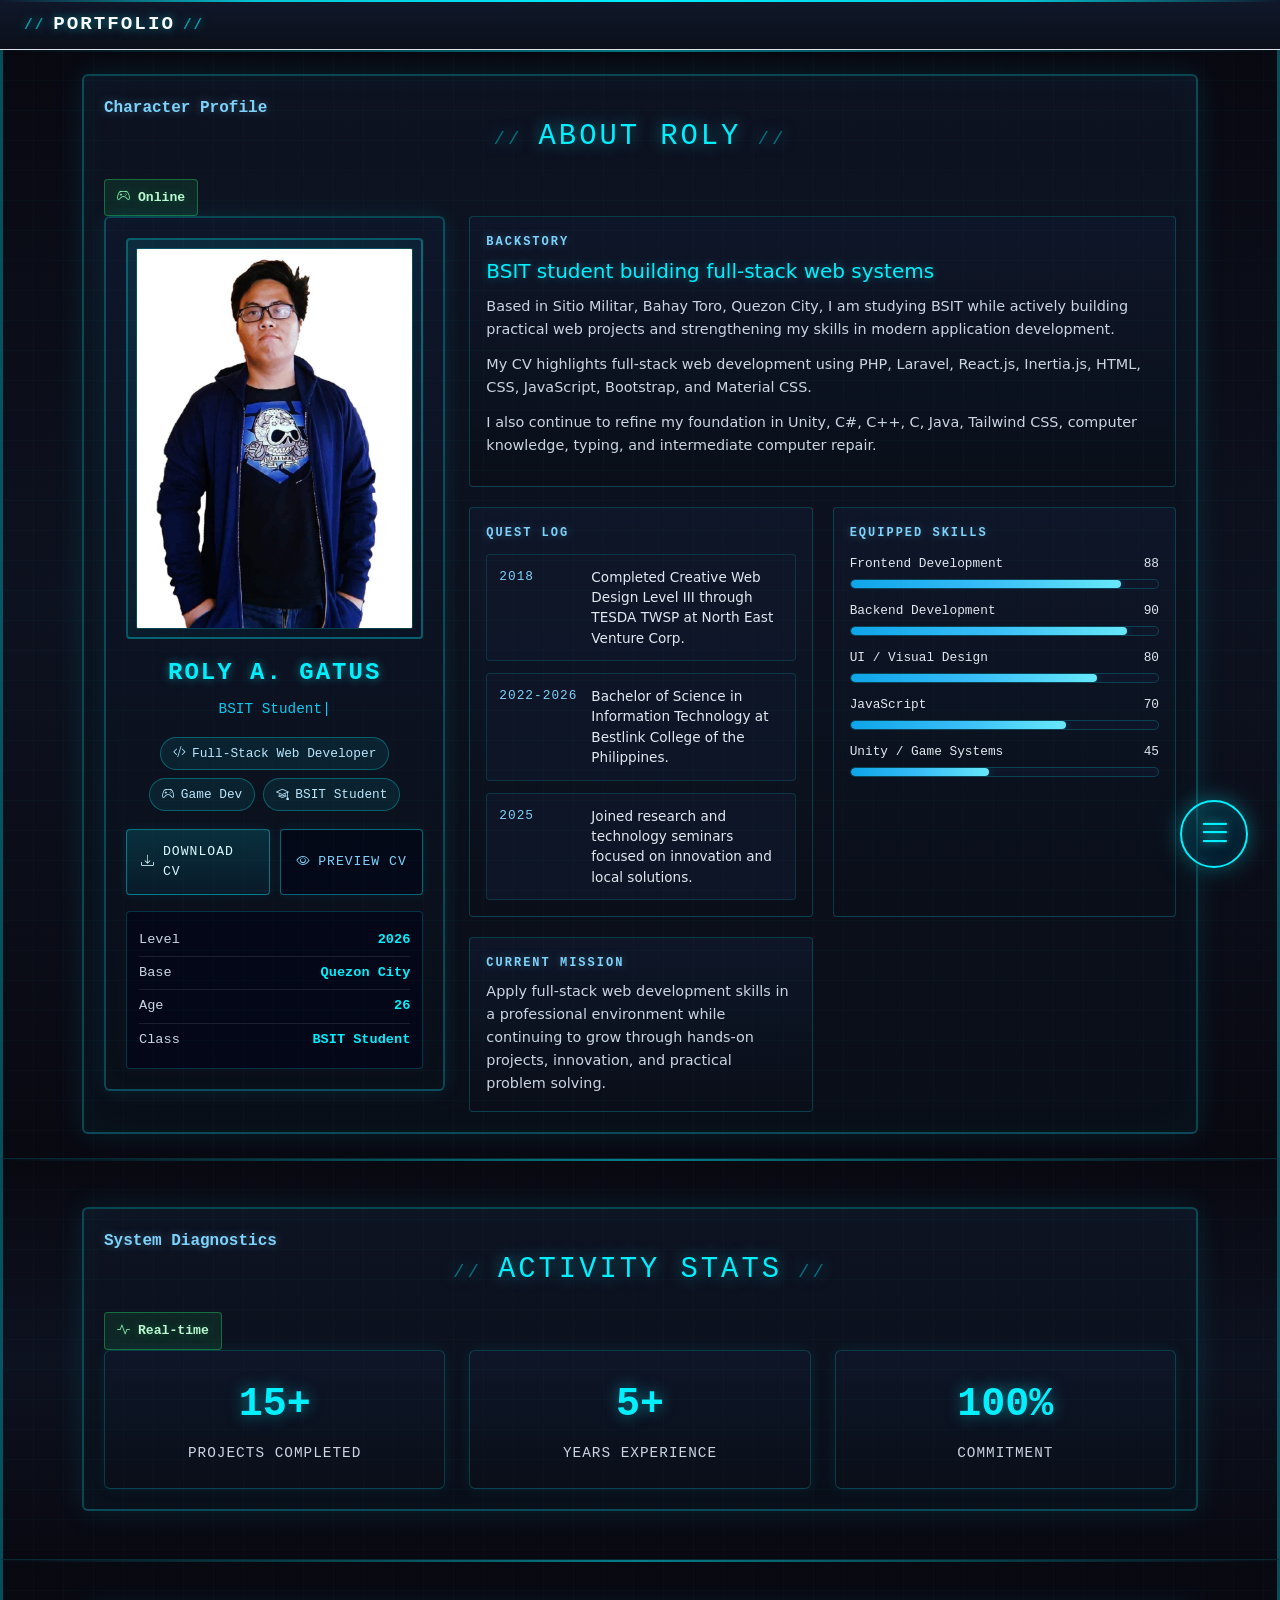
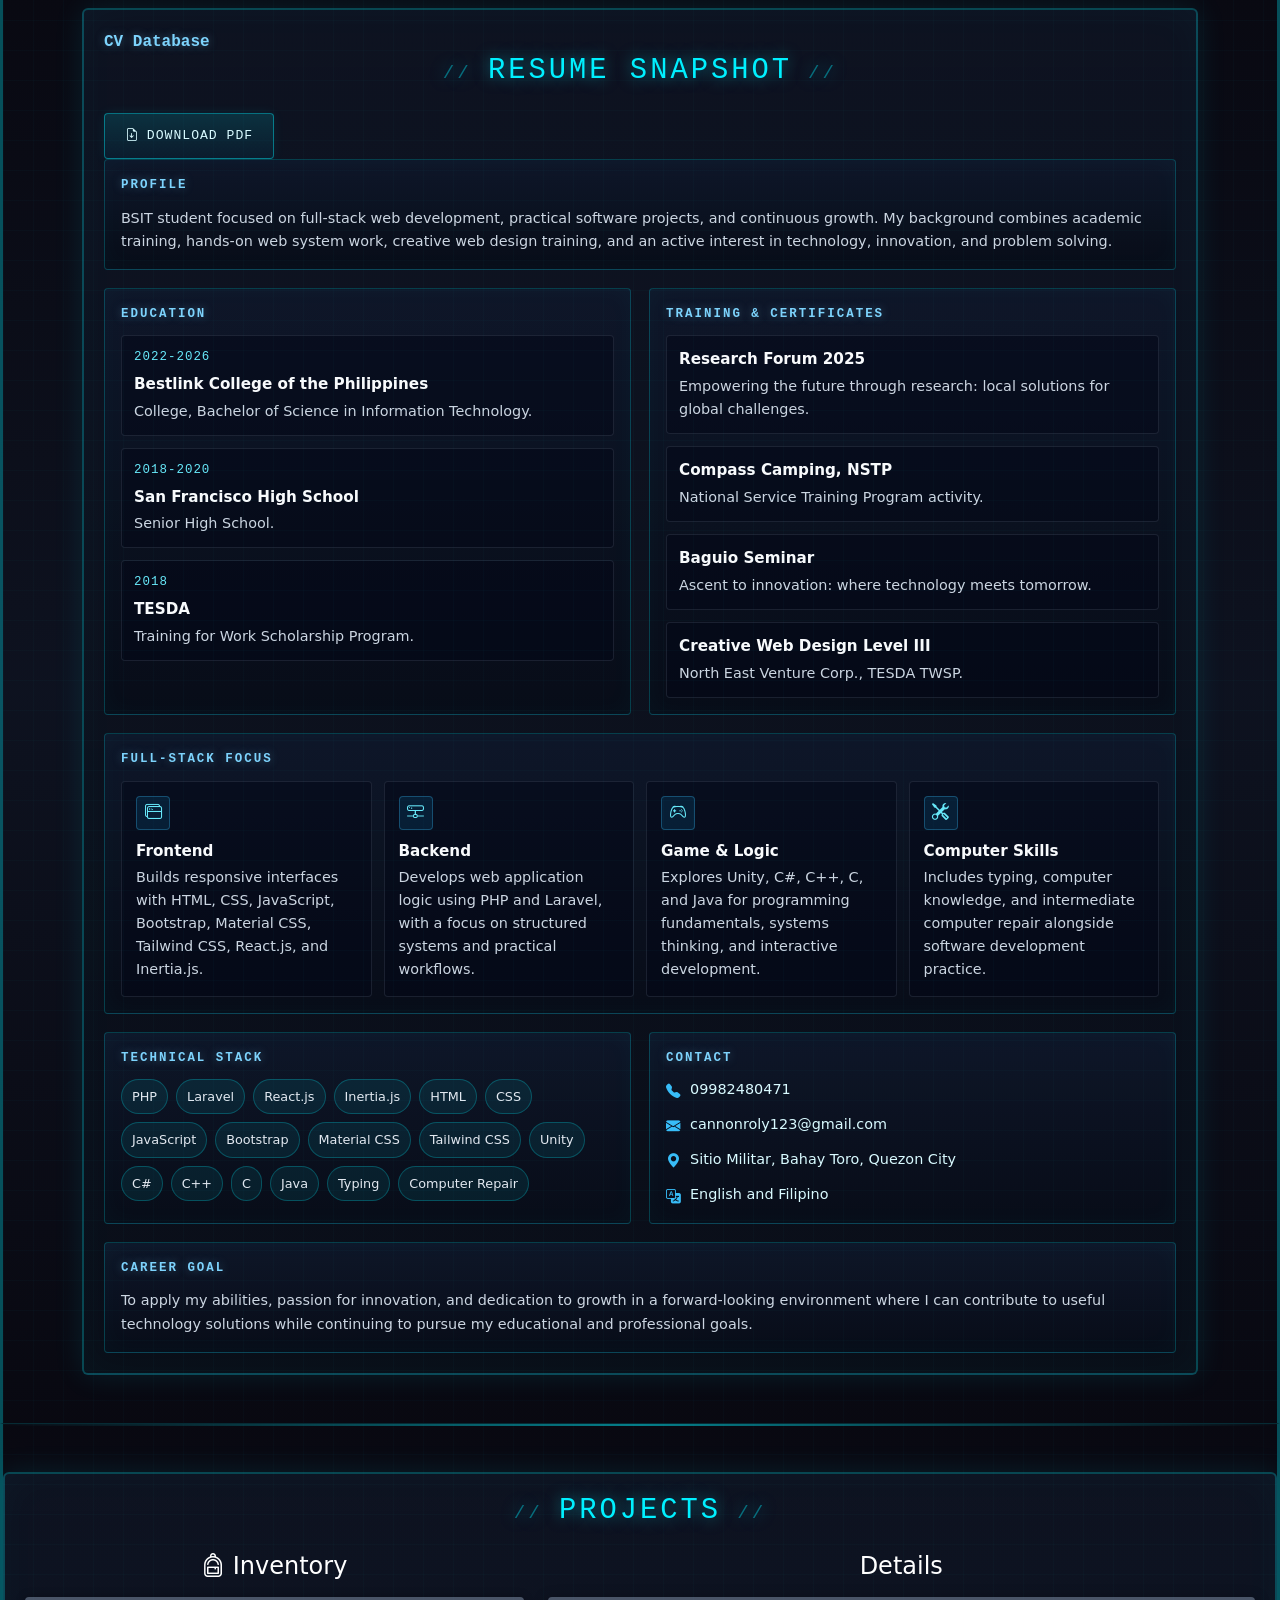
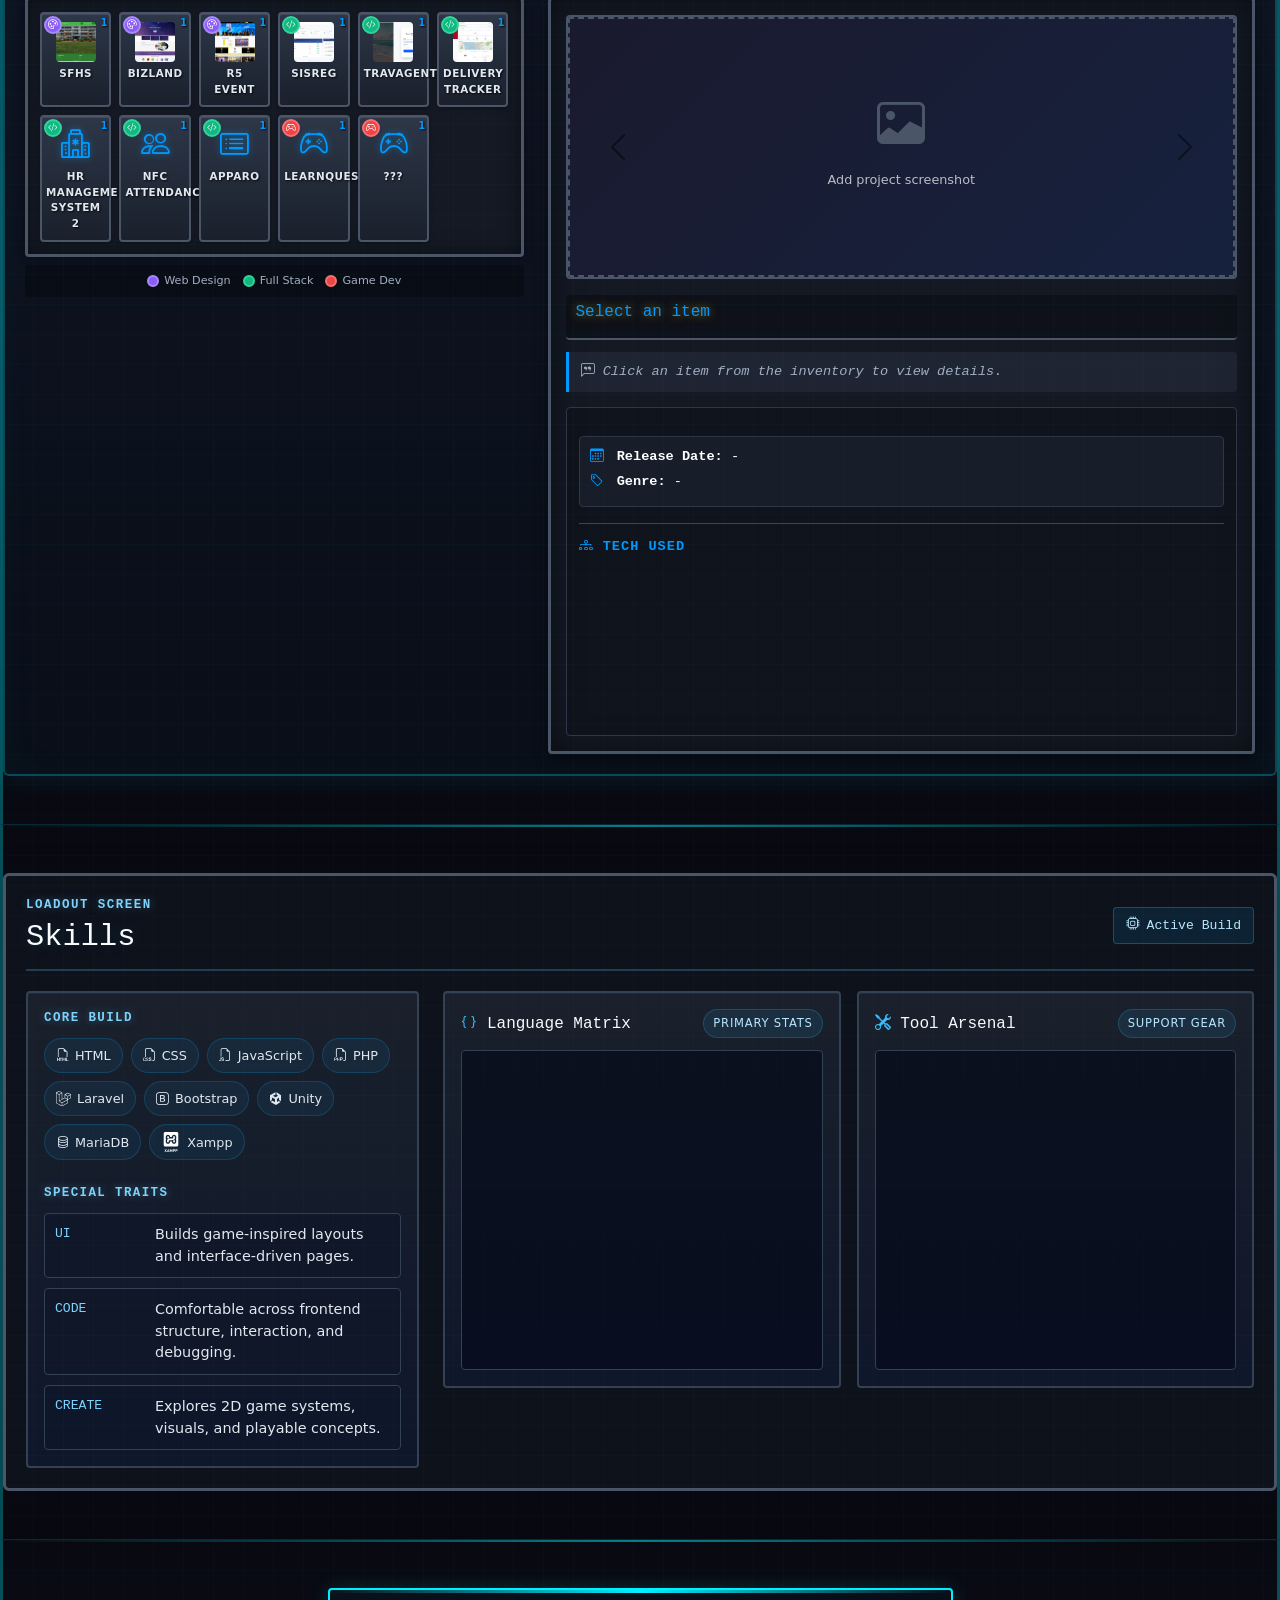
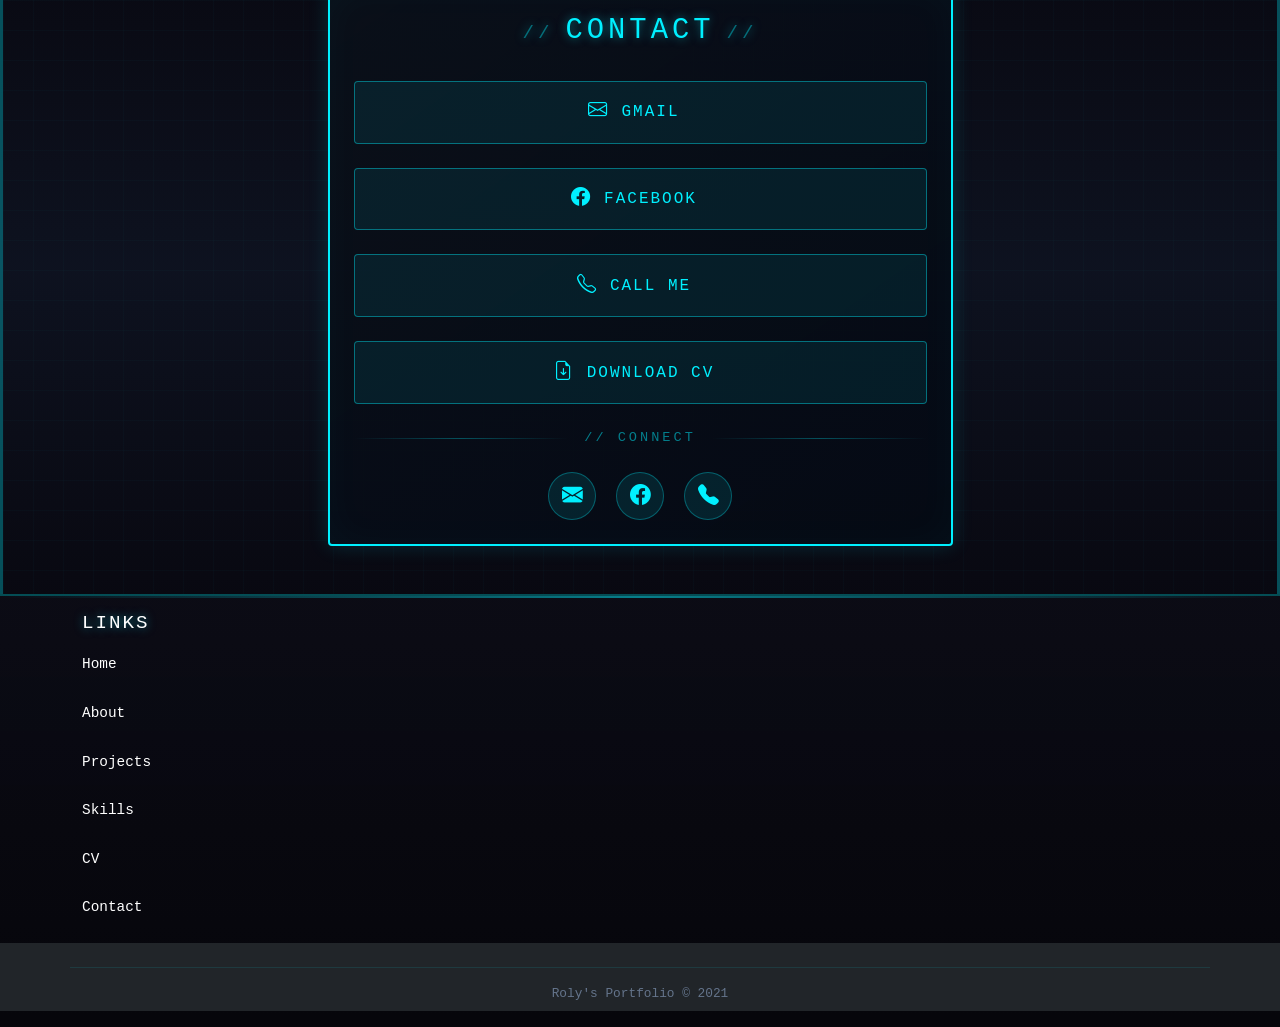
==== index.html @ f499dcb3 "finalize image" ====
<!DOCTYPE html>
<html>

<head>
    <!--Import Google Icon Font-->
    <link href="https://fonts.googleapis.com/icon?family=Material+Icons" rel="stylesheet">
    <!--Import materialize.css-->
    <link href="https://cdn.jsdelivr.net/npm/bootstrap@5.3.8/dist/css/bootstrap.min.css" rel="stylesheet"
        integrity="sha384-sRIl4kxILFvY47J16cr9ZwB07vP4J8+LH7qKQnuqkuIAvNWLzeN8tE5YBujZqJLB" crossorigin="anonymous">
    <link type="text/css" rel="stylesheet" href="css/main.css?v=1.6" />
    <link rel="stylesheet" href="https://cdn.jsdelivr.net/npm/bootstrap-icons@1.11.3/font/bootstrap-icons.min.css">
    <script src="https://cdn.jsdelivr.net/npm/chart.js"></script>


    <!--Let browser know website is optimized for mobile-->
    <meta name="viewport" content="width=device-width, initial-scale=1.0" />
    <title>Roly's Portfolio</title>
</head>

<body class="bg-black" style="background-color: #0a0a0f;">

    <nav id="navbar" class="navbar navbar-light fixed-top   border-bottom px-4 py-2 shadow-sm"
        style="position:sticky; top:0; z-index:1020; height: 50px; background-color: #212529;">
        <div class="d-flex w-100 justify-content-between align-items-center">
            <div class="d-flex align-items-center">

                <h5 class="fw-bold mb-0 text-light">Portfolio</h5>
            </div>

        </div>
    </nav>




    <div class="fab-radial-container">
        <!-- Main toggle button -->
        <button class="main-fab-btn" id="radialMainFab" aria-label="Open circular menu">
            <i class="bi bi-list"></i>
        </button>

        <!-- Circular positioned menu wrapper -->
        <div class="circular-menu" id="circularMenu">
            <!-- 5 action buttons, will be positioned dynamically in a circle -->

            <a href="#projects" class="circular-action text-white" data-action="Projects" data-bs-toggle="tooltip"
                data-bs-placement="left" title="Projects" aria-label="Projects">
                <i class="bi bi-briefcase-fill"></i>
            </a>
            <a href="#skills" class="circular-action text-white" data-action="Skills" data-bs-toggle="tooltip"
                data-bs-placement="left" title="Skills" aria-label="Skills">
                <i class="bi bi-gem"></i>
            </a>
            <a href="#cv" class="circular-action text-white" data-action="CV" data-bs-toggle="tooltip"
                data-bs-placement="left" title="CV" aria-label="CV">
                <i class="bi bi-file-earmark-person-fill"></i>
            </a>
            <a href="#contact" class="circular-action text-white" data-action="Contact" data-bs-toggle="tooltip"
                data-bs-placement="left" title="Contact" aria-label="Contact">
                <i class="bi bi-rss"></i>
            </a>
            <a href="#about" class="circular-action text-white" data-action="About" data-bs-toggle="tooltip"
                data-bs-placement="left" title="About" aria-label="About">
                <i class="bi bi-person-badge-fill"></i>
            </a>
        </div>
    </div>

    <div id="sidebarOverlay" class="position-fixed"
        style="top:0; left:0; width:100%; height:100%; background:rgba(0,0,0,0.5); z-index:1025; display:none;"></div>

    <div class="modal fade" id="projectLightboxModal" tabindex="-1" aria-labelledby="projectLightboxTitle"
        aria-hidden="true">
        <div class="modal-dialog modal-dialog-centered modal-xl">
            <div class="modal-content bg-dark border-secondary">
                <div class="modal-header border-secondary">
                    <h5 class="modal-title text-white" id="projectLightboxTitle">Project Preview</h5>
                    <button type="button" class="btn-close btn-close-white" data-bs-dismiss="modal"
                        aria-label="Close"></button>
                </div>
                <div class="modal-body text-center p-0">
                    <img id="projectLightboxImage" src="" alt="Project preview" class="img-fluid w-100">
                </div>
            </div>
        </div>
    </div>

    <main class="fadein" data-bs-spy="scroll" data-bs-target="#navbar" data-bs-offset="10">

        <!-- <div class="row scrollspy" id="home">
           
        </div> -->

        <section class="cyber-section py-2">
            <div class=" container scrollspy" id="about">
                <div class="row">
                    <div class="col-12">
                        <div class="py-3">
                            <div class="cyber-section-card">
                                <div class="cyber-section-card__header">
                                    <div>
                                        <div class="cyber-section-card__eyebrow">Character Profile</div>
                                        <h2 class="cyber-section-title">About Roly</h2>
                                    </div>
                                    <div class="cyber-section-card__signal">
                                        <i class="bi  bi-controller"></i> Online
                                    </div>
                                </div>

                                <div class="row g-4">
                                    <div class="col-12 col-lg-4">
                                        <div class="cyber-profile-card">
                                            <div class="cyber-profile-card__frame">
                                                <img src="img/optimized/profile_pic.jpg" alt="Profile picture of Roly Gatus"
                                                    class="cyber-profile-card__image img-fluid">
                                            </div>

                                            <div class="cyber-profile-card__name">Roly A. Gatus</div>
                                            <div class="cyber-profile-card__class">
                                                <span class="text-info" id="text"></span><span
                                                    class="blinking text-info">|</span>
                                            </div>

                                            <div class="cyber-profile-tags">
                                                <span class="cyber-profile-tag"><i class="bi bi-code-slash"></i>
                                                    Full-Stack Web Developer</span>
                                                <span class="cyber-profile-tag"><i class="bi bi-controller"></i> Game
                                                    Dev</span>
                                                <span class="cyber-profile-tag"><i class="bi bi-mortarboard"></i> BSIT
                                                    Student</span>
                                            </div>

                                            <div class="cyber-profile-actions">
                                                <a href="img/roly-gatus-cv.pdf" class="cyber-download-btn"
                                                    download aria-label="Download CV">
                                                    <i class="bi bi-download"></i>
                                                    <span>Download CV</span>
                                                </a>
                                                <a href="img/roly-gatus-cv.pdf" class="cyber-download-btn cyber-download-btn--ghost"
                                                    target="_blank" rel="noopener noreferrer" aria-label="Preview CV">
                                                    <i class="bi bi-eye"></i>
                                                    <span>Preview CV</span>
                                                </a>
                                            </div>

                                            <div class="cyber-status-card">
                                                <div class="cyber-status-card__row">
                                                    <span>Level</span>
                                                    <strong>2026</strong>
                                                </div>
                                                <div class="cyber-status-card__row">
                                                    <span>Base</span>
                                                    <strong>Quezon City</strong>
                                                </div>
                                                <div class="cyber-status-card__row">
                                                    <span>Age</span>
                                                    <strong><span id="age"></span></strong>
                                                </div>
                                                <div class="cyber-status-card__row">
                                                    <span>Class</span>
                                                    <strong>BSIT Student</strong>
                                                </div>
                                            </div>
                                        </div>
                                    </div>

                                    <div class="col-12 col-lg-8">
                                        <div class="cyber-about-grid ">
                                            <div class="cyber-about-card cyber-about-card--wide">
                                                <div class="cyber-about-card__label ">Backstory</div>
                                                <h3 class="cyber-about-card__heading">BSIT student building full-stack
                                                    web systems</h3>
                                                <p class="cyber-about-card__text">
                                                    Based in Sitio Militar, Bahay Toro, Quezon City, I am studying BSIT
                                                    while actively building practical web projects and strengthening my
                                                    skills in modern application development.
                                                </p>
                                                <p class="cyber-about-card__text">
                                                    My CV highlights full-stack web development using PHP, Laravel,
                                                    React.js, Inertia.js, HTML, CSS, JavaScript, Bootstrap, and
                                                    Material CSS.
                                                </p>
                                                <p class="cyber-about-card__text">
                                                    I also continue to refine my foundation in Unity, C#, C++, C,
                                                    Java, Tailwind CSS, computer knowledge, typing, and intermediate
                                                    computer repair.
                                                </p>
                                            </div>

                                            <div class="cyber-about-card">
                                                <div class="cyber-about-card__label">Quest Log</div>
                                                <div class="cyber-quest-list">
                                                    <div class="cyber-quest-item">
                                                        <span class="cyber-quest-item__year">2018</span>
                                                        <span class="cyber-quest-item__text">Completed Creative Web
                                                            Design Level III through TESDA TWSP at North East Venture
                                                            Corp.</span>
                                                    </div>
                                                    <div class="cyber-quest-item">
                                                        <span class="cyber-quest-item__year">2022-2026</span>
                                                        <span class="cyber-quest-item__text">Bachelor of Science in
                                                            Information Technology at Bestlink College of the
                                                            Philippines.</span>
                                                    </div>
                                                    <div class="cyber-quest-item">
                                                        <span class="cyber-quest-item__year">2025</span>
                                                        <span class="cyber-quest-item__text">Joined research and
                                                            technology seminars focused on innovation and local
                                                            solutions.</span>
                                                    </div>
                                                </div>
                                            </div>

                                            <div class="cyber-about-card">
                                                <div class="cyber-about-card__label">Equipped Skills</div>
                                                <div class="cyber-skill-meter">
                                                    <div class="cyber-skill-meter__top"><span>Frontend
                                                            Development</span><span>88</span></div>
                                                    <div class="cyber-skill-meter__bar"><span style="width: 88%"></span></div>
                                                </div>
                                                <div class="cyber-skill-meter">
                                                    <div class="cyber-skill-meter__top"><span>Backend
                                                            Development</span><span>90</span></div>
                                                    <div class="cyber-skill-meter__bar"><span style="width: 90%"></span></div>
                                                </div>
                                                <div class="cyber-skill-meter">
                                                    <div class="cyber-skill-meter__top"><span>UI / Visual
                                                            Design</span><span>80</span></div>
                                                    <div class="cyber-skill-meter__bar"><span style="width: 80%"></span></div>
                                                </div>
                                                <div class="cyber-skill-meter">
                                                    <div class="cyber-skill-meter__top"><span>JavaScript</span><span>70</span>
                                                    </div>
                                                    <div class="cyber-skill-meter__bar"><span style="width: 70%"></span></div>
                                                </div>
                                                <div class="cyber-skill-meter">
                                                    <div class="cyber-skill-meter__top"><span>Unity / Game
                                                            Systems</span><span>45</span></div>
                                                    <div class="cyber-skill-meter__bar"><span style="width: 45%"></span></div>
                                                </div>
                                            </div>

                                            <div class="cyber-about-card">
                                                <div class="cyber-about-card__label">Current Mission</div>
                                                <p class="cyber-about-card__text mb-0">
                                                    Apply full-stack web development skills in a professional
                                                    environment while continuing to grow through hands-on projects,
                                                    innovation, and practical problem solving.
                                                </p>
                                            </div>
                                        </div>
                                    </div>
                                </div>
                            </div>
                        </div>
                    </div>

                </div>
        </section>      
          <section class="cyber-section py-5">
            <div class="container scrollspy" id="stats">
                <div class="row">
                    <div class="col-12">
                        <div class="cyber-section-card">
                            <div class="cyber-section-card__header">
                                <div>
                                    <div class="cyber-section-card__eyebrow">System Diagnostics</div>
                                    <h2 class="cyber-section-title">Activity Stats</h2>
                                </div>
                                <div class="cyber-section-card__signal">
                                    <i class="bi bi-activity"></i> Real-time
                                </div>
                            </div>
                            <div class="row g-4">
                                <div class="col-12 col-md-4">
                                    <div class="cyber-stat-box">
                                        <div class="cyber-stat-box__value">15+</div>
                                        <div class="cyber-stat-box__label">Projects Completed</div>
                                    </div>
                                </div>
                                <div class="col-12 col-md-4">
                                    <div class="cyber-stat-box">
                                        <div class="cyber-stat-box__value">5+</div>
                                        <div class="cyber-stat-box__label">Years Experience</div>
                                    </div>
                                </div>
                                <div class="col-12 col-md-4">
                                    <div class="cyber-stat-box">
                                        <div class="cyber-stat-box__value">100%</div>
                                        <div class="cyber-stat-box__label">Commitment</div>
                                    </div>
                                </div>
                            </div>
                        </div>
                    </div>
                </div>
            </div>
        </section>
        <section class="cyber-section py-5">
            <div class="container scrollspy" id="cv">
                <div class="row">
                    <div class="col-12">
                        <div class="cyber-section-card">
                            <div class="cyber-section-card__header">
                                <div>
                                    <div class="cyber-section-card__eyebrow">CV Database</div>
                                    <h2 class="cyber-section-title">Resume Snapshot</h2>
                                </div>
                                <a href="img/roly-gatus-cv.pdf" class="cyber-download-btn cyber-cv-header-btn" download>
                                    <i class="bi bi-file-earmark-arrow-down"></i>
                                    <span>Download PDF</span>
                                </a>
                            </div>

                            <div class="cv-grid">
                                <div class="cv-panel cv-panel--wide">
                                    <div class="cv-panel__label">Profile</div>
                                    <p>
                                        BSIT student focused on full-stack web development, practical software
                                        projects, and continuous growth. My background combines academic training,
                                        hands-on web system work, creative web design training, and an active interest
                                        in technology, innovation, and problem solving.
                                    </p>
                                </div>

                                <div class="cv-panel">
                                    <div class="cv-panel__label">Education</div>
                                    <div class="cv-timeline">
                                        <div class="cv-timeline__item">
                                            <span>2022-2026</span>
                                            <strong>Bestlink College of the Philippines</strong>
                                            <p>College, Bachelor of Science in Information Technology.</p>
                                        </div>
                                        <div class="cv-timeline__item">
                                            <span>2018-2020</span>
                                            <strong>San Francisco High School</strong>
                                            <p>Senior High School.</p>
                                        </div>
                                        <div class="cv-timeline__item">
                                            <span>2018</span>
                                            <strong>TESDA</strong>
                                            <p>Training for Work Scholarship Program.</p>
                                        </div>
                                    </div>
                                </div>

                                <div class="cv-panel">
                                    <div class="cv-panel__label">Training & Certificates</div>
                                    <div class="cv-list">
                                        <div>
                                            <strong>Research Forum 2025</strong>
                                            <p>Empowering the future through research: local solutions for global
                                                challenges.</p>
                                        </div>
                                        <div>
                                            <strong>Compass Camping, NSTP</strong>
                                            <p>National Service Training Program activity.</p>
                                        </div>
                                        <div>
                                            <strong>Baguio Seminar</strong>
                                            <p>Ascent to innovation: where technology meets tomorrow.</p>
                                        </div>
                                        <div>
                                            <strong>Creative Web Design Level III</strong>
                                            <p>North East Venture Corp., TESDA TWSP.</p>
                                        </div>
                                    </div>
                                </div>

                                <div class="cv-panel cv-panel--wide">
                                    <div class="cv-panel__label">Full-Stack Focus</div>
                                    <div class="cv-feature-grid">
                                        <div>
                                            <i class="bi bi-window-stack"></i>
                                            <strong>Frontend</strong>
                                            <p>Builds responsive interfaces with HTML, CSS, JavaScript, Bootstrap,
                                                Material CSS, Tailwind CSS, React.js, and Inertia.js.</p>
                                        </div>
                                        <div>
                                            <i class="bi bi-hdd-network"></i>
                                            <strong>Backend</strong>
                                            <p>Develops web application logic using PHP and Laravel, with a focus on
                                                structured systems and practical workflows.</p>
                                        </div>
                                        <div>
                                            <i class="bi bi-controller"></i>
                                            <strong>Game & Logic</strong>
                                            <p>Explores Unity, C#, C++, C, and Java for programming fundamentals,
                                                systems thinking, and interactive development.</p>
                                        </div>
                                        <div>
                                            <i class="bi bi-tools"></i>
                                            <strong>Computer Skills</strong>
                                            <p>Includes typing, computer knowledge, and intermediate computer repair
                                                alongside software development practice.</p>
                                        </div>
                                    </div>
                                </div>

                                <div class="cv-panel">
                                    <div class="cv-panel__label">Technical Stack</div>
                                    <div class="cv-chip-list">
                                        <span>PHP</span>
                                        <span>Laravel</span>
                                        <span>React.js</span>
                                        <span>Inertia.js</span>
                                        <span>HTML</span>
                                        <span>CSS</span>
                                        <span>JavaScript</span>
                                        <span>Bootstrap</span>
                                        <span>Material CSS</span>
                                        <span>Tailwind CSS</span>
                                        <span>Unity</span>
                                        <span>C#</span>
                                        <span>C++</span>
                                        <span>C</span>
                                        <span>Java</span>
                                        <span>Typing</span>
                                        <span>Computer Repair</span>
                                    </div>
                                </div>

                                <div class="cv-panel">
                                    <div class="cv-panel__label">Contact</div>
                                    <div class="cv-contact-list">
                                        <a href="tel:09982480471"><i class="bi bi-telephone-fill"></i> 09982480471</a>
                                        <a href="mailto:cannonroly123@gmail.com"><i class="bi bi-envelope-fill"></i>
                                            cannonroly123@gmail.com</a>
                                        <span><i class="bi bi-geo-alt-fill"></i> Sitio Militar, Bahay Toro, Quezon City</span>
                                        <span><i class="bi bi-translate"></i> English and Filipino</span>
                                    </div>
                                </div>

                                <div class="cv-panel cv-panel--wide">
                                    <div class="cv-panel__label">Career Goal</div>
                                    <p>
                                        To apply my abilities, passion for innovation, and dedication to growth in a
                                        forward-looking environment where I can contribute to useful technology
                                        solutions while continuing to pursue my educational and professional goals.
                                    </p>
                                </div>
                            </div>
                        </div>
                    </div>
                </div>
            </div>
        </section>
        

        <section class="cyber-section py-5">
            <div class="row scrollspy" id="projects">
                <div class="col-12">
                    <div class="cyber-section-card">
                        <h3 class="cyber-section-title">Projects</h3>
                        <div class="row">
                            <!-- Left: Inventory UI -->
                            <div class="col-12 col-lg-5">
                                <h4 class="text-white text-center mb-3"><i class="bi bi-backpack"></i> Inventory</h4>
                                <div class="inventory-grid" id="projectInventory">
                                    <!-- Web Design Projects -->
                                    <div class="inventory-item" data-project="sfhs" data-category="web-design">
                                        <div class="item-category-badge web-design"><i class="bi bi-palette"></i></div>
                                        <div class="item-icon">
                                            <img src="img/optimized/sfhs/FireShot Capture 083 - San Francisco High School - [sfhs.netlify.app].jpg" alt="SFHS" class="item-img"
                                                onerror="this.style.display='none';this.nextElementSibling.style.display='block'">
                                            <i class="bi bi-globe" style="display:none"></i>
                                        </div>
                                        <div class="item-name">SFHS</div>
                                        <div class="item-qty">1</div>
                                    </div>
                                    <div class="inventory-item" data-project="bizland" data-category="web-design">
                                        <div class="item-category-badge web-design"><i class="bi bi-palette"></i></div>
                                        <div class="item-icon">
                                            <img src="img/optimized/bizland/FireShot Capture 080 - Quazzu Theme test - [objective-mccarthy-39abe1.netlify.app].jpg" alt="Bizland" class="item-img"
                                                onerror="this.style.display='none';this.nextElementSibling.style.display='block'">
                                            <i class="bi bi-building" style="display:none"></i>
                                        </div>
                                        <div class="item-name">Bizland</div>
                                        <div class="item-qty">1</div>
                                    </div>
                                    <div class="inventory-item" data-project="r5event" data-category="web-design">
                                        <div class="item-category-badge web-design"><i class="bi bi-palette"></i></div>
                                        <div class="item-icon">
                                            <img src="img/optimized/r5/FireShot Capture 088 - R5 Event Management - [r5eventmanagement.netlify.app].jpg" alt="R5 Event" class="item-img"
                                                onerror="this.style.display='none';this.nextElementSibling.style.display='block'">
                                            <i class="bi bi-calendar-event" style="display:none"></i>
                                        </div>
                                        <div class="item-name">R5 Event</div>
                                        <div class="item-qty">1</div>
                                    </div>
                                    <!-- Full Stack Web Development Projects -->
                                    <div class="inventory-item" data-project="fullstack1" data-category="fullstack">
                                        <div class="item-category-badge fullstack"><i class="bi bi-code-slash"></i>
                                        </div>
                                        <div class="item-icon">
                                            <img src="img/optimized/sisreg/dashboard.jpg" alt="Full Stack"
                                                class="item-img"
                                                onerror="this.style.display='none';this.nextElementSibling.style.display='block'">
                                            <i class="bi bi-mortarboard" style="display: none;"></i>
                                        </div>
                                        <div class="item-name">Sisreg</div>
                                        <div class="item-qty">1</div>
                                    </div>
                                    <!-- Travel Agent Projects -->
                                    <div class="inventory-item" data-project="travagent" data-category="fullstack">
                                        <div class="item-category-badge fullstack"><i class="bi bi-code-slash"></i>
                                        </div>
                                        <div class="item-icon">
                                            <img src="img/optimized/travagent/637226289_4195584834029692_4021430590856922467_n.jpg" alt="TravAgent" class="item-img"
                                                onerror="this.style.display='none';this.nextElementSibling.style.display='block'">
                                            <i class="bi bi-airplane" style="display: none;"></i>
                                        </div>
                                        <div class="item-name">TravAgent</div>
                                        <div class="item-qty">1</div>
                                    </div>
                                    <!-- delivery tracker -->
                                    <div class="inventory-item" data-project="delivery_tracker"
                                        data-category="fullstack">
                                        <div class="item-category-badge fullstack"><i class="bi bi-code-slash"></i>
                                        </div>
                                        <div class="item-icon">
                                            <img src="img/optimized/delivery_tracker/FireShot Capture 095 - (6) Delivery Operations Dashboard - MIS - [localhost].jpg" alt="delivery tracker" class="item-img"
                                                onerror="this.style.display='none';this.nextElementSibling.style.display='block'">
                                            <i class="bi bi-truck" style="display: none;"></i>
                                        </div>
                                        <div class="item-name">Delivery Tracker</div>
                                        <div class="item-qty">1</div>
                                    </div>
                                    <!-- HR2: Human Resource Management System -->
                                    <div class="inventory-item" data-project="hr2" data-category="fullstack">
                                        <div class="item-category-badge fullstack"><i class="bi bi-code-slash"></i>
                                        </div>
                                        <div class="item-icon">
                                            <img src="" alt="HR2" class="item-img"
                                                onerror="this.style.display='none';this.nextElementSibling.style.display='block'">
                                            <i class="bi bi-hospital" style="display: none;"></i>
                                        </div>
                                        <div class="item-name">HR Management System 2</div>
                                        <div class="item-qty">1</div>
                                    </div>
                                    <!-- NFC Attendance System -->
                                    <div class="inventory-item" data-project="nfc_attendance" data-category="fullstack">
                                        <div class="item-category-badge fullstack"><i class="bi bi-code-slash"></i>
                                        </div>
                                        <div class="item-icon">
                                            <img src="" alt="NFC Attendance"
                                                class="item-img"
                                                onerror="this.style.display='none';this.nextElementSibling.style.display='block'">
                                            <i class="bi bi-people" style="display: none;"></i>
                                        </div>
                                        <div class="item-name">NFC Attendance</div>
                                        <div class="item-qty">1</div>
                                    </div>
                                    <!-- Apparo -->
                                    <div class="inventory-item" data-project="Apparo" data-category="fullstack">
                                        <div class="item-category-badge fullstack"><i class="bi bi-code-slash"></i>
                                        </div>
                                        <div class="item-icon">
                                            <img src="" alt="Apparo" class="item-img"
                                                onerror="this.style.display='none';this.nextElementSibling.style.display='block'">
                                            <i class="bi bi-card-list" style="display: none;"></i>
                                        </div>
                                        <div class="item-name">Apparo</div>
                                        <div class="item-qty">1</div>
                                    </div>
                                    <!-- LearnQuest -->
                                    <div class="inventory-item" data-project="learnquest" data-category="game">
                                        <div class="item-category-badge game"><i class="bi bi-controller"></i></div>
                                        <div class="item-icon">
                                            <img src="" alt="LearnQuest" class="item-img"
                                                onerror="this.style.display='none';this.nextElementSibling.style.display='block'">
                                            <i class="bi bi-controller" style="display:none"></i>
                                        </div>
                                        <div class="item-name">LearnQuest</div>
                                        <div class="item-qty">1</div>
                                    </div>
                                    <!-- Game Development Projects -->
                                    <div class="inventory-item" data-project="game1" data-category="game">
                                        <div class="item-category-badge game"><i class="bi bi-controller"></i></div>
                                        <div class="item-icon">
                                            <img src="" alt="Game" class="item-img"
                                                onerror="this.style.display='none';this.nextElementSibling.style.display='block'">
                                            <i class="bi bi-controller" style="display:none"></i>
                                        </div>
                                        <div class="item-name">???</div>
                                        <div class="item-qty">1</div>
                                    </div>
                                </div>
                                <!-- Category Legend -->
                                <div class="category-legend mt-2">
                                    <span class="legend-item"><span class="legend-dot web-design"></span> Web
                                        Design</span>
                                    <span class="legend-item"><span class="legend-dot fullstack"></span> Full
                                        Stack</span>
                                    <span class="legend-item"><span class="legend-dot game"></span> Game Dev</span>
                                </div>
                            </div>
                            <!-- Right: Description Panel -->
                            <div class="col-12 col-lg-7">
                                <h4 class="text-white text-center mb-3"><i class="bi bi-scroll"></i> Details</h4>
                                <div class="project-details-panel" id="projectDetails">
                                    <!-- Project Image Slider -->
                                    <div class="details-image mb-3">
                                        <div id="projectCarousel" class="carousel slide" data-bs-ride="carousel">
                                            <div class="carousel-inner" id="projectCarouselInner">
                                                <div class="carousel-item active">
                                                    <div class="project-placeholder-img">
                                                        <i class="bi bi-image"></i>
                                                        <p class="text-white">Add project screenshot</p>
                                                    </div>
                                                </div>
                                            </div>
                                            <button class="carousel-control-prev" type="button"
                                                data-bs-target="#projectCarousel" data-bs-slide="prev">
                                                <span class="carousel-control-prev-icon"></span>
                                            </button>
                                            <button class="carousel-control-next" type="button"
                                                data-bs-target="#projectCarousel" data-bs-slide="next">
                                                <span class="carousel-control-next-icon"></span>
                                            </button>
                                        </div>
                                    </div>
                                    <div class="details-header">
                                        <h5 class="text-white" id="detailTitle">Select an item</h5>
                                        <span class="badge bg-primary" id="detailCategory"></span>
                                    </div>
                                    <div class="details-caption" id="detailCaption">
                                        <i class="bi bi-chat-left-quote"></i> Click an item from the inventory to view
                                        details.
                                    </div>
                                    <div class="details-body">
                                        <p class="text-white" id="detailDescription"></p>
                                        <div class="details-meta">
                                            <p class="text-white mb-1"><i class="bi bi-calendar3"></i> <strong>Release
                                                    Date:</strong> <span id="detailDate">-</span></p>
                                            <p class="text-white mb-1"><i class="bi bi-tag"></i> <strong>Genre:</strong>
                                                <span id="detailGenre">-</span></p>
                                        </div>
                                        <div class="details-links" id="detailLinks"></div>
                                        <!-- Radar Chart for Languages & Tools -->
                                        <div class="details-chart mt-3">
                                            <h6 class="text-white"><i class="bi bi-diagram-3"></i> Tech Used</h6>
                                            <canvas id="projectTechRadar"></canvas>
                                        </div>
                                    </div>
                                </div>
                            </div>
                        </div>
                    </div>
                </div>
            </div>
            </tbody>
            </table>
            </div>
            </div>

            </div>
            </div>
            </div>


            </div>

            </div>
            </div>
        </section>
        <section class="cyber-section py-5">
            <div class="row scrollspy" id="skills">
                <div class="col-12">
                    <div class="skills-panel shadow-lg">
                        <div class="skills-panel__header">
                            <div>
                                <div class="skills-panel__eyebrow">Loadout Screen</div>
                                <h3 class="skills-panel__title">Skills</h3>
                            </div>
                            <div class="skills-panel__status">
                                <i class="bi bi-cpu"></i> Active Build
                            </div>
                        </div>

                        <div class="row g-4">
                            <div class="col-12 col-lg-4">
                                <div class="skills-sidecard">
                                    <div class="skills-sidecard__label">Core Build</div>
                                    <div class="skills-chip-list">
                                        <span class="skills-chip"><i class="bi bi-filetype-html"></i> HTML</span>
                                        <span class="skills-chip"><i class="bi bi-filetype-css"></i> CSS</span>
                                        <span class="skills-chip"><i class="bi bi-filetype-js"></i> JavaScript</span>
                                        <span class="skills-chip"><i class="bi bi-filetype-php"></i> PHP</span>
                                        <span class="skills-chip"><?xml version="1.0" encoding="UTF-8"?>
<svg xmlns="http://www.w3.org/2000/svg" xmlns:xlink="http://www.w3.org/1999/xlink" width="15px" height="15px" viewBox="0 0 128 128" version="1.1">
<g id="surface1">
<path style=" stroke:none;fill-rule:nonzero;fill:rgb(255, 255, 255);fill-opacity:1;" d="M 26.027344 0.136719 C 25.824219 0.214844 20.085938 3.484375 13.28125 7.394531 C 5.035156 12.136719 0.800781 14.632812 0.574219 14.867188 C 0.394531 15.070312 0.191406 15.421875 0.128906 15.644531 C -0.0429688 16.21875 -0.0546875 100.347656 0.117188 100.953125 C 0.179688 101.1875 0.382812 101.53125 0.566406 101.722656 C 1.011719 102.191406 50.238281 130.496094 50.835938 130.632812 C 51.113281 130.699219 51.425781 130.6875 51.734375 130.601562 C 52.40625 130.433594 101.503906 102.191406 101.941406 101.730469 C 102.121094 101.53125 102.324219 101.1875 102.390625 100.953125 C 102.476562 100.675781 102.507812 96.277344 102.507812 87.015625 L 102.507812 73.480469 L 114.476562 66.605469 C 125.761719 60.117188 126.453125 59.710938 126.742188 59.265625 L 127.039062 58.785156 L 127.039062 44.207031 C 127.039062 28.335938 127.070312 29.230469 126.441406 28.65625 C 126.273438 28.507812 120.523438 25.152344 113.652344 21.195312 L 101.171875 14.015625 L 99.785156 14.015625 L 87.574219 21.027344 C 80.851562 24.894531 75.136719 28.199219 74.859375 28.378906 C 74.582031 28.5625 74.25 28.902344 74.113281 29.148438 L 73.867188 29.574219 L 73.8125 43.308594 L 73.761719 57.046875 L 63.679688 62.855469 C 58.132812 66.042969 53.515625 68.683594 53.417969 68.707031 C 53.238281 68.757812 53.226562 67.449219 53.226562 42.203125 L 53.226562 15.632812 L 52.960938 15.175781 C 52.628906 14.621094 54.121094 15.507812 39.136719 6.894531 C 26.570312 -0.332031 26.871094 -0.179688 26.027344 0.136719 Z M 37.578125 10.65625 C 42.835938 13.671875 47.136719 16.167969 47.136719 16.199219 C 47.136719 16.230469 42.527344 18.894531 36.894531 22.132812 L 26.644531 28.015625 L 16.414062 22.132812 C 10.792969 18.894531 6.1875 16.230469 6.1875 16.199219 C 6.1875 16.167969 10.785156 13.503906 16.40625 10.273438 L 26.613281 4.402344 L 27.316406 4.785156 C 27.710938 5 32.332031 7.640625 37.578125 10.65625 Z M 110.730469 24.191406 C 116.265625 27.378906 120.84375 30.011719 120.886719 30.054688 C 121.003906 30.160156 100.703125 41.828125 100.425781 41.816406 C 100.148438 41.808594 80.097656 30.246094 80.105469 30.105469 C 80.117188 29.945312 100.289062 18.339844 100.492188 18.371094 C 100.585938 18.394531 105.195312 21.015625 110.730469 24.191406 Z M 14.828125 25.875 L 24.585938 31.492188 L 24.640625 59.304688 L 24.691406 87.121094 L 24.929688 87.496094 C 25.054688 87.695312 25.289062 87.964844 25.460938 88.089844 C 25.621094 88.207031 31.050781 91.300781 37.523438 94.953125 L 49.28125 101.59375 L 49.28125 113.359375 C 49.28125 119.816406 49.238281 125.113281 49.183594 125.113281 C 49.140625 125.113281 38.976562 119.296875 26.601562 112.175781 L 4.105469 99.238281 L 4.074219 59.464844 L 4.054688 19.703125 L 4.554688 19.980469 C 4.84375 20.132812 9.460938 22.785156 14.828125 25.875 Z M 49.28125 45.453125 L 49.28125 71.082031 L 48.886719 71.339844 C 48.351562 71.679688 28.8125 82.910156 28.746094 82.910156 C 28.714844 82.910156 28.691406 71.339844 28.691406 57.195312 L 28.703125 31.492188 L 38.910156 25.621094 C 44.523438 22.390625 49.152344 19.769531 49.207031 19.789062 C 49.246094 19.8125 49.28125 31.363281 49.28125 45.453125 Z M 88.222656 39.558594 L 98.453125 45.441406 L 98.453125 57.101562 C 98.453125 68.164062 98.441406 68.757812 98.273438 68.695312 C 98.164062 68.652344 93.535156 66 87.980469 62.800781 L 77.867188 56.992188 L 77.867188 45.335938 C 77.867188 38.917969 77.898438 33.675781 77.929688 33.675781 C 77.972656 33.675781 82.601562 36.320312 88.222656 39.558594 Z M 123.09375 45.261719 C 123.09375 51.644531 123.050781 56.910156 123.007812 56.960938 C 122.933594 57.078125 102.699219 68.738281 102.570312 68.738281 C 102.539062 68.738281 102.507812 63.496094 102.507812 57.078125 L 102.507812 45.421875 L 112.714844 39.546875 C 118.335938 36.320312 122.964844 33.675781 123.007812 33.675781 C 123.0625 33.675781 123.09375 38.886719 123.09375 45.261719 Z M 86.230469 66.46875 C 94.835938 71.421875 96.320312 72.308594 96.171875 72.425781 C 96.074219 72.488281 92.8125 74.363281 88.929688 76.582031 C 85.046875 78.796875 74.988281 84.53125 66.570312 89.328125 L 51.273438 98.054688 L 50.785156 97.789062 C 47.863281 96.191406 30.910156 86.546875 30.910156 86.472656 C 30.902344 86.3125 75.765625 60.53125 75.945312 60.597656 C 76.03125 60.628906 80.660156 63.269531 86.230469 66.46875 Z M 98.433594 87.558594 L 98.398438 99.238281 L 75.914062 112.175781 C 63.542969 119.296875 53.375 125.113281 53.324219 125.113281 C 53.269531 125.113281 53.226562 120.359375 53.226562 113.359375 L 53.226562 101.59375 L 75.765625 88.742188 C 88.148438 81.675781 98.324219 75.890625 98.378906 75.878906 C 98.421875 75.878906 98.441406 81.132812 98.433594 87.558594 Z M 98.433594 87.558594 "/>
</g>
</svg>
Laravel
</span>
                                        <span class="skills-chip"><i class="bi bi-bootstrap"></i> Bootstrap</span>
                                        <span class="skills-chip"><i class="bi bi-unity"></i> Unity</span>
                                        <span class="skills-chip"><i class="bi bi-database"></i> MariaDB</span>
                                        <span class="skills-chip"><img src="img/XAMPP logo free icon 2.svg" alt="" srcset="" style="width: 20px; height: 20px; color: aliceblue;">Xampp</span>
                                    </div>

                                    <div class="skills-sidecard__label mt-4">Special Traits</div>
                                    <div class="quest-list">
                                        <div class="quest-item">
                                            <span class="quest-item__year">UI</span>
                                            <span class="quest-item__text">Builds game-inspired layouts and
                                                interface-driven pages.</span>
                                        </div>
                                        <div class="quest-item">
                                            <span class="quest-item__year">Code</span>
                                            <span class="quest-item__text">Comfortable across frontend structure,
                                                interaction, and debugging.</span>
                                        </div>
                                        <div class="quest-item">
                                            <span class="quest-item__year">Create</span>
                                            <span class="quest-item__text">Explores 2D game systems, visuals, and
                                                playable concepts.</span>
                                        </div>
                                    </div>
                                </div>
                            </div>

                            <div class="col-12 col-lg-8">
                                <div class="skills-grid">
                                    <div class="skills-chart-card">
                                        <div class="skills-chart-card__header">
                                            <h4 class="skills-chart-card__title"><i class="bi bi-braces"></i> Language
                                                Matrix</h4>
                                            <span class="skills-chart-card__tag">Primary Stats</span>
                                        </div>
                                        <div class="chart-container skills-chart-box">
                                            <canvas id="languageRadar"></canvas>
                                        </div>
                                    </div>

                                    <div class="skills-chart-card">
                                        <div class="skills-chart-card__header">
                                            <h4 class="skills-chart-card__title"><i class="bi bi-tools"></i> Tool
                                                Arsenal</h4>
                                            <span class="skills-chart-card__tag">Support Gear</span>
                                        </div>
                                        <div class="chart-container skills-chart-box">
                                            <canvas id="toolsRadar"></canvas>
                                        </div>
                                    </div>
                                </div>
                            </div>
                        </div>
                    </div>
                </div>
            </div>
        </section>
        <section class="cyber-section py-5">
            <div class="row scrollspy" id="contact">
                <div class="col-12 col-lg-6 offset-lg-3">
                    <div class="cyberpunk-card">
                        <div class="cyberpunk-card__header">
                            <h3 class="cyberpunk-title">Contact</h3>
                            <div class="cyberpunk-title__glitch"></div>
                        </div>
                        <div class="cyberpunk-card__body">
                            <div class="row g-4">
                                <div class="col-12">
                                    <a href="mailto:cannonroly123@gmail.com" class="cyberpunk-btn">
                                        <i class="bi bi-envelope"></i>
                                        <span>Gmail</span>
                                        <div class="cyberpunk-btn__glitch"></div>
                                    </a>
                                </div>
                                <div class="col-12">
                                    <a href="https://www.facebook.com/gatus.roly/" class="cyberpunk-btn">
                                        <i class="bi bi-facebook"></i>
                                        <span>Facebook</span>
                                        <div class="cyberpunk-btn__glitch"></div>
                                    </a>
                                </div>
                                <div class="col-12">
                                    <a href="tel:09982480471" class="cyberpunk-btn">
                                        <i class="bi bi-telephone"></i>
                                        <span>Call Me</span>
                                        <div class="cyberpunk-btn__glitch"></div>
                                    </a>
                                </div>
                                <div class="col-12">
                                    <a href="img/roly-gatus-cv.pdf" class="cyberpunk-btn" download>
                                        <i class="bi bi-file-earmark-arrow-down"></i>
                                        <span>Download CV</span>
                                        <div class="cyberpunk-btn__glitch"></div>
                                    </a>
                                </div>
                            </div>
                            <div class="cyberpunk-divider">
                                <span class="cyberpunk-divider__text">// CONNECT</span>
                            </div>
                            <div class="cyberpunk-social">
                                <a href="mailto:cannonroly123@gmail.com" class="cyberpunk-social__link"><i class="bi bi-envelope-fill"></i></a>
                                <a href="https://www.facebook.com/gatus.roly/" class="cyberpunk-social__link"><i class="bi bi-facebook"></i></a>
                                <a href="tel:09982480471" class="cyberpunk-social__link"><i class="bi bi-telephone-fill"></i></a>
                            </div>
                        </div>
                    </div>
                </div>
            </div>
        </section>
    </main>
    <footer class="bg-dark py-3">
        <div class="container">
            <h5 class="text-white">Links</h5>
            <ul>
                <li>
                    <a href="#home">
                        <p class="text-white">Home</p>
                    </a>
                </li>
                <li>
                    <a href="#about">
                        <p class="text-white">About</p>
                    </a>
                </li>
                <li>
                    <a href="#projects">
                        <p class="text-white">Projects</p>
                    </a>
                </li>
                <li>
                    <a href="#skills">
                        <p class="text-white">Skills</p>
                    </a>
                </li>
                <li>
                    <a href="#cv">
                        <p class="text-white">CV</p>
                    </a>
                </li>
                <li>
                    <a href="#contact">
                        <p class="text-white">Contact</p>
                    </a>
                </li>
            </ul>

        </div>
        <div class="bg-dark py-2">
            <div class="container text-center"> Roly's Portfolio &copy; 2021</div>

        </div>
    </footer>






    </div>


    <!--Import jQuery before materialize.js-->
    <script type="text/javascript " src="https://code.jquery.com/jquery-3.2.1.min.js "></script>

    <script src="https://cdn.jsdelivr.net/npm/bootstrap@5.3.8/dist/js/bootstrap.bundle.min.js"
        integrity="sha384-FKyoEForCGlyvwx9Hj09JcYn3nv7wiPVlz7YYwJrWVcXK/BmnVDxM+D2scQbITxI"
        crossorigin="anonymous"></script>
    <script src="style.js "></script>
    <script src="js/js.js"></script>
    <script src="style2.js"></script>
    <script src="fab.js"></script>

    <script>
        // Radar Charts for Skills
        document.addEventListener('DOMContentLoaded', function () {
            // Language Radar Chart
            const languageCtx = document.getElementById('languageRadar').getContext('2d');
            new Chart(languageCtx, {
                type: 'radar',
                data: {
                    labels: ['HTML', 'CSS', 'Javascript', 'JQuery', 'C#', 'bootstrap', 'Materialize CSS', 'react', 'node.js', 'MariaDB','PHP', 'Laravel'],
                    datasets: [{
                        label: 'Proficiency',
                        data: [90, 85, 75, 70, 65, 80, 70, 60, 55, 50,70,50],
                        backgroundColor: 'rgba(54, 162, 235, 0.3)',
                        borderColor: 'rgba(54, 162, 235, 1)',
                        borderWidth: 2,
                        pointBackgroundColor: 'rgba(54, 162, 235, 1)',
                        pointBorderColor: '#fff',
                        pointHoverBackgroundColor: '#fff',
                        pointHoverBorderColor: 'rgba(54, 162, 235, 1)'
                    }]
                },
                options: {
                    scales: {
                        r: {
                            angleLines: { color: 'rgba(255, 255, 255, 0.2)' },
                            grid: { color: 'rgba(255, 255, 255, 0.2)' },
                            pointLabels: {
                                color: '#fff',
                                font: { size: 14, weight: 'bold' }
                            },
                            ticks: { display: false },
                            suggestedMin: 0,
                            suggestedMax: 100
                        }
                    },
                    plugins: {
                        legend: { display: false }
                    }
                }
            });

            // Tools Radar Chart
            const toolsCtx = document.getElementById('toolsRadar').getContext('2d');
            new Chart(toolsCtx, {
                type: 'radar',
                data: {
                    labels: ['VS Code', 'Unity', 'Photoshop', 'Adobe Animate', 'Git/GitHub', 'Netlify', 'Trello', 'Postman', 'XAMPP'],
                    datasets: [{
                        label: 'Proficiency',
                        data: [90, 75, 60, 55, 50, 45, 35, 30, 80],
                        backgroundColor: 'rgba(75, 192, 192, 0.3)',
                        borderColor: 'rgba(75, 192, 192, 1)',
                        borderWidth: 3,
                        pointBackgroundColor: 'rgba(75, 192, 192, 1)',
                        pointBorderColor: '#fff',
                        pointHoverBackgroundColor: '#fff',
                        pointHoverBorderColor: 'rgba(75, 192, 192, 1)'
                    }]
                },
                options: {
                    scales: {
                        r: {
                            angleLines: { color: 'rgba(255, 255, 255, 0.2)' },
                            grid: { color: 'rgba(255, 255, 255, 0.2)' },
                            pointLabels: {
                                color: '#fff',
                                font: { size: 14, weight: 'bold' }
                            },
                            ticks: { display: false },
                            suggestedMin: 0,
                            suggestedMax: 100
                        }
                    },
                    plugins: {
                        legend: { display: false }
                    }
                }
            });

            // Project Inventory System
            const projectData = {
                 learnquest: {
                    title: 'LearnQuest',
                    category: 'Game Project',
                    caption: 'A game where it contains mini games that can help students learn different subjects in a fun and interactive way.',
                    description: 'LearnQuest is an engaging educational game that incorporates mini-games to make learning subjects like math, science, and history enjoyable and interactive for students. The game features a variety of challenges and activities designed to reinforce key concepts while keeping students motivated and engaged. Built with a focus on education and fun, LearnQuest aims to enhance the learning experience while promoting critical thinking and problem-solving skills.',
                    date: 'April 24, 2025',
                    genre: 'Educational Game',
                    link: null,
                    images: [''],
                    tech: { labels: ['Unity', 'C#', 'Adobe Photoshop'], data: [90, 85, 40] }
                },
                Apparo: {
                    title: 'Apparo',
                    category: 'Full Stack Web Development',
                    caption: 'A tasklist with a pomodoro timer with tasklist and pomodoro timer features, calendar event maker, and note taking features with a freedom wall for users to write and post their thoughts and feelings.',
                    description: 'Apparo is a comprehensive productivity web application that combines a task list, pomodoro timer, calendar event maker, note-taking features, and a unique freedom wall for users to express their thoughts and feelings. The task list allows users to organize their daily tasks with due dates and priorities. The pomodoro timer helps users manage their time effectively by breaking work into intervals. The calendar event maker enables users to schedule appointments and reminders. The note-taking feature provides a space for jotting down ideas and important information. The freedom wall fosters a supportive community where users can share their experiences and connect with others. Built with a focus on user experience and functionality, Apparo aims to enhance productivity while promoting mental well-being.',
                    date: 'April 8, 2025',
                    genre: 'Productivity Web App',
                    link: null,
                    images: [''],
                    tech: { labels: ['HTML', 'CSS', 'JavaScript', 'Bootstrap', 'PHP', 'MySQL', 'Xampp'], data: [95, 90, 80, 90, 85, 80, 95] }
                },
                hr2: {
                    title: 'HR2: Human Resource Management System for Hospital',
                    category: 'Full Stack Web Development',
                    caption: 'For managing hospital staff, schedules, training plan, succession planning, and resources',
                    description: 'A comprehensive human resource management system designed for hospital administration. This project includes features for managing staff information, scheduling, training plans, succession planning, and resource allocation. Built with a focus on usability and efficiency to streamline HR processes in a healthcare setting.',
                    date: 'April 22, 2025',
                    genre: 'HR Management System',
                    link: null,
                    images: [],
                    tech: { labels: ['HTML', 'CSS', 'JavaScript', 'Bootstrap', 'PHP', 'MySQL', 'Xampp'], data: [95, 90, 80, 90, 85, 80, 95] }
                },
                sfhs: {
                    title: 'San Francisco High School',
                    category: 'Web Design',
                    caption: 'Official school website for SFHS',
                    description: 'A responsive school website featuring information about courses, faculty, and student activities. Built with modern web technologies.',
                    date: 'August 13, 2019',
                    genre: 'Educational Website',
                    link: 'https://sfhs.netlify.app/index.html',
                    images: [
                        'img/optimized/sfhs/FireShot Capture 083 - San Francisco High School - [sfhs.netlify.app].jpg',
                        'img/optimized/sfhs/FireShot Capture 084 - San Francisco High School - [sfhs.netlify.app].jpg',
                        'img/optimized/sfhs/FireShot Capture 085 - San Francisco High School - [sfhs.netlify.app].jpg',
                        'img/optimized/sfhs/FireShot Capture 086 - San Francisco High School - [sfhs.netlify.app].jpg',
                        'img/optimized/sfhs/FireShot Capture 087 - San Francisco High School - [sfhs.netlify.app].jpg'
                    ],
                    tech: { labels: ['HTML', 'CSS', 'JavaScript', 'Materialize CSS'], data: [95, 90, 70, 80] }
                },
                bizland: {
                    title: 'Bizland',
                    category: 'Web Design',
                    caption: 'Business landing page template',
                    description: 'A professional business landing page created during TESDA training. Features modern design with service showcases.',
                    date: 'July 20, 2019',
                    genre: 'Business Website',
                    link: 'https://objective-mccarthy-39abe1.netlify.app',
                    images: [
                        'img/optimized/bizland/FireShot Capture 080 - Quazzu Theme test - [objective-mccarthy-39abe1.netlify.app].jpg',
                        'img/optimized/bizland/FireShot Capture 081 - Quazzu Theme - [objective-mccarthy-39abe1.netlify.app].jpg',
                        'img/optimized/bizland/FireShot Capture 082 - Quazzu Theme - [objective-mccarthy-39abe1.netlify.app].jpg'
                    ],
                    tech: { labels: ['HTML', 'CSS', 'Materialize CSS'], data: [90, 85, 85] }
                },
                r5event: {
                    title: 'R5 Event Management',
                    category: 'Web Design',
                    caption: 'Event management company website',
                    description: 'A sleek event management website for R5 Events. Includes event showcase, booking forms, and contact information.',
                    date: 'July 22, 2019',
                    genre: 'Event Website',
                    link: 'https://r5eventmanagement.netlify.app/index.html',
                    images: [
                        'img/optimized/r5/FireShot Capture 088 - R5 Event Management - [r5eventmanagement.netlify.app].jpg',
                        'img/optimized/r5/FireShot Capture 089 - About Us - [r5eventmanagement.netlify.app].jpg',
                        'img/optimized/r5/FireShot Capture 090 - Gallery - [r5eventmanagement.netlify.app].jpg',
                        'img/optimized/r5/FireShot Capture 091 - R5 Event Management - [r5eventmanagement.netlify.app].jpg',
                        'img/optimized/r5/FireShot Capture 092 - R5 Event Management - [r5eventmanagement.netlify.app].jpg'
                    ],
                    tech: { labels: ['HTML', 'CSS', 'JavaScript', 'Materialize CSS'], data: [85, 80, 65, 85] }
                },
                travagent: {
                    title: 'TravAgent',
                    category: 'Full Stack Web Development',
                    caption: 'Back office for Travel and tour agency',
                    description: 'A Back office for Travel and tour agency where users can manage bookings, customer information, and travel itineraries.',
                    date: 'February 15, 2026',
                    genre: 'Full Stack Web App',
                    link: '',
                    images: [
                        'img/optimized/travagent/637226289_4195584834029692_4021430590856922467_n.jpg',
                        'img/optimized/travagent/638451453_1086529860293134_8995333264658321811_n.jpg',
                        'img/optimized/travagent/638496011_918351361163950_1523873571834643833_n.jpg',
                        'img/optimized/travagent/641115070_1586059699277126_6951396611312359710_n.jpg',
                        'img/optimized/travagent/645125207_860402940376310_8027623415361577857_n.jpg'
                    ],
                    tech: { labels: ['Laravel', 'React', 'Node.js', 'PHP', 'Xampp', 'MySQL', 'SQLyog', 'Hostinger'], data: [85, 80, 65, 85, 80, 75, 70, 65] }
                },
                delivery_tracker: {
                    title: 'Delivery Tracker',
                    category: 'Full Stack Web Development',
                    caption: 'Real-time delivery tracking system',
                    description: 'A real-time delivery tracking system for managing and monitoring package deliveries.',
                    date: 'TBA',
                    genre: 'Full Stack Web App',
                    link: null,
                    images: [
                        'img/optimized/delivery_tracker/FireShot Capture 093 - Sign In · MIS 4.0 - [localhost].jpg',
                        'img/optimized/delivery_tracker/FireShot Capture 094 - Verify OTP · MIS - [localhost].jpg',
                        'img/optimized/delivery_tracker/FireShot Capture 095 - (6) Delivery Operations Dashboard - MIS - [localhost].jpg',
                        'img/optimized/delivery_tracker/FireShot Capture 096 - (6) Masterlist Management - MIS - [localhost].jpg',
                        'img/optimized/delivery_tracker/FireShot Capture 097 - (6) Route Plan Management - MIS - [localhost].jpg',
                        'img/optimized/delivery_tracker/FireShot Capture 098 - (6) Real-time Document & Delivery Tracker - MIS - [localhost].jpg',
                        'img/optimized/delivery_tracker/FireShot Capture 099 - (6) Notifications - MIS System - [localhost].jpg',
                        'img/optimized/delivery_tracker/FireShot Capture 100 - Tracking Devices - MIS - [localhost].jpg',
                        'img/optimized/delivery_tracker/FireShot Capture 101 - Document Reports - MIS - [localhost].jpg',
                        'img/optimized/delivery_tracker/FireShot Capture 102 - User Management - MIS - [localhost].jpg',
                        'img/optimized/delivery_tracker/FireShot Capture 104 - Document Reports - MIS - [localhost].jpg',
                        'img/optimized/delivery_tracker/FireShot Capture 106 - Document Reports - MIS - [localhost].jpg',
                        'img/optimized/delivery_tracker/FireShot Capture 107 - Document Import System - MIS - [localhost].jpg',
                        'img/optimized/delivery_tracker/FireShot Capture 108 - MIS - Activity & Incident Logs - [localhost].jpg',
                        'img/optimized/delivery_tracker/FireShot Capture 109 - MIS - Activity & Incident Logs - [localhost].jpg',
                        'img/optimized/delivery_tracker/FireShot Capture 110 - MIS - View Incident Report - [localhost].jpg'
                    ],
                    tech: { labels: ['HTML', 'CSS', 'JavaScript', 'PHP', 'Xampp', 'MySQL'], data: [92, 80, 75, 85, 90, 75] }
                },
                nfc_attendance: {
                    title: 'NFC Attendance System',
                    category: 'Full Stack Web Development',
                    caption: 'Contactless attendance tracking',
                    description: 'A contactless attendance tracking system using NFC technology.',
                    date: 'TBA',
                    genre: 'Full Stack Web App',
                    link: null,
                    images: [],
                    tech: { labels: ['HTML', 'CSS', 'JavaScript', 'PHP', 'Xampp', 'MySQL', 'Arduino', 'C++', 'Hardware Components'], data: [92, 80, 40, 85, 90, 75, 80, 75, 70] }
                },
                fullstack1: {
                    title: 'School Management System: Registrar Portal',
                    category: 'Full Stack Web Development',
                    caption: 'Domain not affiliated with School Registrar Portal',
                    description: 'A full stack web application for the School Registrar Portal. This project is currently in development and will feature student management, course scheduling, and administrative tools. This project is for School Purposes only for CAPSTONE 2, and will not be published until the project is finished.',
                    date: 'TBA',
                    genre: 'Full Stack Web App',
                    link: null,
                    images: [
                        'img/optimized/sisreg/acad.jpg',
                        'img/optimized/sisreg/account.jpg',
                        'img/optimized/sisreg/dashboard.jpg',
                        'img/optimized/sisreg/docreq.jpg',
                        'img/optimized/sisreg/filestorage.jpg',
                        'img/optimized/sisreg/guardian.jpg',
                        'img/optimized/sisreg/health.jpg',
                        'img/optimized/sisreg/home.jpg',
                        'img/optimized/sisreg/idgen.jpg',
                        'img/optimized/sisreg/masterlistgen.jpg',
                        'img/optimized/sisreg/otp.jpg',
                        'img/optimized/sisreg/rfid.jpg',
                        'img/optimized/sisreg/student.jpg',
                        'img/optimized/sisreg/studenttrack.jpg'
                    ],
                    tech: { labels: ['HTML', 'CSS', 'JavaScript', 'Bootstrap', 'PHP', 'MySQL'], data: [100, 100, 70, 80, 90, 75] }
                },
                game1: {
                    title: 'Untitled Game',
                    category: 'Game Project',
                    caption: 'Upcoming 2D Platformer/Horror',
                    description: 'An original 2D platformer horror game currently in development. More details to be announced.',
                    date: 'TBA',
                    genre: '2D Platformer/Horror',
                    link: null,
                    images: [''],
                    tech: { labels: ['Unity', 'C#', 'Adobe Photoshop', 'Adobe Animation'], data: [60, 55, 50, 45] }
                }
            };

            let projectTechChart = null;

            function selectProject(projectId) {
                const data = projectData[projectId];
                if (!data) return;

                // Get category from the clicked item
                const clickedItem = document.querySelector(`.inventory-item[data-project="${projectId}"]`);
                const category = clickedItem ? clickedItem.dataset.category : data.category;

                // Update UI
                document.getElementById('detailTitle').textContent = data.title;

                // Update category badge with color based on type
                const categoryBadge = document.getElementById('detailCategory');
                let categoryText, categoryClass;
                if (category === 'web-design') {
                    categoryText = 'Web Design';
                    categoryClass = 'badge';
                    categoryBadge.style.backgroundColor = '#8b5cf6';
                } else if (category === 'fullstack') {
                    categoryText = 'Full Stack';
                    categoryClass = 'badge';
                    categoryBadge.style.backgroundColor = '#10b981';
                } else if (category === 'game') {
                    categoryText = 'Game Dev';
                    categoryClass = 'badge';
                    categoryBadge.style.backgroundColor = '#ef4444';
                } else {
                    categoryText = category;
                    categoryClass = 'badge bg-secondary';
                }
                categoryBadge.textContent = categoryText;
                categoryBadge.className = categoryClass;

                document.getElementById('detailCaption').textContent = data.caption;
                document.getElementById('detailDescription').textContent = data.description;
                document.getElementById('detailDate').textContent = data.date;
                document.getElementById('detailGenre').textContent = data.genre;

                // Update carousel with project images
                const carouselInner = document.getElementById('projectCarouselInner');
                if (data.images && data.images.length > 0) {
                    carouselInner.innerHTML = data.images.map((img, index) => `
                        <div class="carousel-item ${index === 0 ? 'active' : ''}">
                            <img src="${img}" class="d-block w-100 project-lightbox-trigger" alt="${data.title} screenshot" data-project-title="${data.title}" loading="lazy" decoding="async" style="cursor: zoom-in;" onerror="this.parentElement.innerHTML='<div class=\\'project-placeholder-img\\'><i class=\\'bi bi-image\\'></i><p class=\\'text-white\\'>Image not found</p></div>'">
                        </div>
                    `).join('');
                } else {
                    carouselInner.innerHTML = `
                        <div class="carousel-item active">
                            <div class="project-placeholder-img">
                                <i class="bi bi-image"></i>
                                <p class="text-white">No images available</p>
                            </div>
                        </div>
                    `;
                }

                // Update links
                const linksContainer = document.getElementById('detailLinks');
                if (data.link) {
                    linksContainer.innerHTML = `<a href="${data.link}" target="_blank" class="btn btn-info btn-sm"><i class="bi bi-box-arrow-up-right"></i> View Project</a>`;
                } else {
                    linksContainer.innerHTML = `<span class="badge bg-warning text-dark"><i class="bi bi-hourglass-split"></i> Coming Soon</span>`;
                }

                // Update selected state
                document.querySelectorAll('.inventory-item').forEach(item => {
                    item.classList.remove('selected');
                    if (item.dataset.project === projectId) {
                        item.classList.add('selected');
                    }
                });

                // Update radar chart (smaller size)
                const ctx = document.getElementById('projectTechRadar').getContext('2d');
                if (projectTechChart) {
                    projectTechChart.destroy();
                }
                projectTechChart = new Chart(ctx, {
                    type: 'radar',
                    data: {
                        labels: data.tech.labels,
                        datasets: [{
                            label: 'Tech Used',
                            data: data.tech.data,
                            backgroundColor: 'rgba(0, 225, 255, 0.25)',
                            borderColor: '#00CCFF',
                            borderWidth: 2,
                            pointBackgroundColor: '#00FFFF',
                            pointBorderColor: '#fff',
                            pointRadius: 4
                        }]
                    },
                    options: {
                        responsive: true,
                        maintainAspectRatio: true,
                        scales: {
                            r: {
                                angleLines: { color: 'rgba(255, 255, 255, 0.15)' },
                                grid: { color: 'rgba(255, 255, 255, 0.15)' },
                                pointLabels: { color: '#00E1FF', font: { size: 10, weight: 'bold' } },
                                ticks: { display: false, stepSize: 25 },
                                suggestedMin: 0,
                                suggestedMax: 100
                            }
                        },
                        plugins: { legend: { display: false } }
                    }
                });
            }

            // Add click handlers to inventory items
            document.querySelectorAll('.inventory-item').forEach(item => {
                item.addEventListener('click', () => {
                    selectProject(item.dataset.project);
                });
            });

            const lightboxModalElement = document.getElementById('projectLightboxModal');
            const lightboxImage = document.getElementById('projectLightboxImage');
            const lightboxTitle = document.getElementById('projectLightboxTitle');
            const projectLightbox = new bootstrap.Modal(lightboxModalElement);

            document.addEventListener('click', function (event) {
                const trigger = event.target.closest('.project-lightbox-trigger');
                if (!trigger) return;

                lightboxImage.src = trigger.src;
                lightboxImage.alt = trigger.alt;
                lightboxTitle.textContent = trigger.dataset.projectTitle || 'Project Preview';
                projectLightbox.show();
            });

            lightboxModalElement.addEventListener('hidden.bs.modal', function () {
                lightboxImage.src = '';
                lightboxImage.alt = 'Project preview';
            });

            selectProject('sfhs');
        });

        (function () {
            // Set birth date: November 27, 2000 (month is 0-indexed, so 10 = November)
            const birthDate = new Date(2000, 10, 27);

            function calculateAge() {
                const today = new Date();
                let years = today.getFullYear() - birthDate.getFullYear();
                const monthDiff = today.getMonth() - birthDate.getMonth();
                const dayDiff = today.getDate() - birthDate.getDate();

                // Adjust if birthday hasn't occurred yet this year
                if (monthDiff < 0 || (monthDiff === 0 && dayDiff < 0)) {
                    years--;
                }

                return years;
            }

            function updateAge() {
                const ageSpan = document.getElementById('age');
                if (ageSpan) {
                    ageSpan.textContent = calculateAge();
                }
            }

            // Run immediately
            updateAge();

            // Optional: update automatically at midnight or when needed
            // Calculate milliseconds until next midnight to update precisely
            const now = new Date();
            const msUntilMidnight = new Date(now.getFullYear(), now.getMonth(), now.getDate() + 1) - now;
            setTimeout(() => {
                updateAge();
                // Then update once per day
                setInterval(updateAge, 86400000);
            }, msUntilMidnight);
        })();
        document.getElementById('toggleSidebarBtn').addEventListener('click', function () {
            const sidebar = document.getElementById('sidebar');
            const overlay = document.getElementById('sidebarOverlay');
            if (sidebar.style.left === '0px') {
                sidebar.style.left = '-250px';
                overlay.style.display = 'none';
            } else {
                sidebar.style.left = '0px';
                overlay.style.display = 'block';
            }
        });

        document.getElementById('closeSidebar').addEventListener('click', function () {
            document.getElementById('sidebar').style.left = '-250px';
            document.getElementById('sidebarOverlay').style.display = 'none';
        });

        document.getElementById('sidebarOverlay').addEventListener('click', function () {
            document.getElementById('sidebar').style.left = '-250px';
            this.style.display = 'none';
        });

        // Smooth scroll for anchor links
        document.querySelectorAll('a[href^="#"]').forEach(anchor => {
            anchor.addEventListener('click', function (e) {
                e.preventDefault();
                const target = document.querySelector(this.getAttribute('href'));
                if (target) {
                    target.scrollIntoView({
                        behavior: 'smooth'
                    });
                }
                // Close sidebar if open
                const sidebar = document.getElementById('sidebar');
                const overlay = document.getElementById('sidebarOverlay');
                if (sidebar.style.left === '0px') {
                    sidebar.style.left = '-250px';
                    overlay.style.display = 'none';
                }
            });
        });

    </script>
</body>

</html>
---- css/main.css ----
/* ============================================
   ABOUT PANEL - CHARACTER SCREEN
   ============================================ */

.about-panel {
    background:
        linear-gradient(rgba(14, 18, 27, 0.98), rgba(14, 18, 27, 0.98)),
        repeating-linear-gradient(0deg, rgba(255,255,255,0.03) 0px, rgba(255,255,255,0.03) 1px, transparent 1px, transparent 5px);
    border: 3px solid #4a5568;
    border-radius: 6px;
    padding: 20px;
    box-shadow:
        inset 0 0 30px rgba(0, 0, 0, 0.5),
        0 8px 24px rgba(0, 0, 0, 0.35);
}

.about-panel__header {
    display: flex;
    justify-content: space-between;
    align-items: center;
    gap: 16px;
    margin-bottom: 20px;
    padding-bottom: 14px;
    border-bottom: 2px solid rgba(91, 195, 247, 0.25);
}

.about-panel__eyebrow,
.about-card__label {
    font-family: 'Courier New', monospace;
    font-size: 0.78rem;
    text-transform: uppercase;
    letter-spacing: 1.5px;
    color: #7dd3fc;
}

.about-panel__title {
    margin: 4px 0 0;
    color: #f8fafc;
    font-family: 'Courier New', monospace;
    font-size: 1.9rem;
    text-shadow: 0 0 16px rgba(0, 195, 255, 0.18);
}

.about-panel__signal {
    display: inline-flex;
    align-items: center;
    gap: 8px;
    padding: 8px 12px;
    border: 1px solid rgba(34, 197, 94, 0.45);
    background: rgba(34, 197, 94, 0.12);
    color: #86efac;
    border-radius: 4px;
    font-family: 'Courier New', monospace;
    font-size: 0.82rem;
}

.profile-card,
.about-card {
    background: linear-gradient(180deg, rgba(26, 32, 44, 0.96) 0%, rgba(15, 23, 42, 0.98) 100%);
    border: 2px solid #334155;
    border-radius: 4px;
    box-shadow: inset 0 1px 0 rgba(255, 255, 255, 0.05);
}

.profile-card {
    padding: 16px;
    height: 100%;
}

.profile-card__frame {
    padding: 10px;
    background:
        linear-gradient(135deg, rgba(14, 165, 233, 0.18), rgba(59, 130, 246, 0.08)),
        #0f172a;
    border: 2px solid #475569;
    border-radius: 4px;
    margin-bottom: 14px;
}

.profile-card__image {
    width: 100%;
    display: block;
    border-radius: 2px;
    border: 2px solid #0f172a;
    object-fit: cover;
}

.profile-card__name {
    color: #f8fafc;
    font-size: 1.5rem;
    font-weight: 700;
    text-transform: uppercase;
    letter-spacing: 1px;
}

.profile-card__class {
    margin-top: 4px;
    font-family: 'Courier New', monospace;
    font-size: 0.95rem;
    min-height: 24px;
}

.profile-tags {
    display: flex;
    flex-wrap: wrap;
    gap: 8px;
    margin-top: 14px;
}

.profile-tag {
    display: inline-flex;
    align-items: center;
    gap: 6px;
    padding: 6px 10px;
    border-radius: 999px;
    border: 1px solid rgba(14, 165, 233, 0.25);
    background: rgba(14, 165, 233, 0.08);
    color: #e2e8f0;
    font-size: 0.78rem;
}

.status-card {
    margin-top: 16px;
    padding: 10px 12px;
    background: rgba(2, 6, 23, 0.75);
    border: 1px solid #334155;
    border-radius: 4px;
}

.status-card__row {
    display: flex;
    justify-content: space-between;
    gap: 12px;
    padding: 8px 0;
    color: #cbd5e1;
    font-family: 'Courier New', monospace;
    font-size: 0.86rem;
    border-bottom: 1px solid rgba(148, 163, 184, 0.14);
}

.status-card__row:last-child {
    border-bottom: 0;
}

.status-card__row strong {
    color: #f8fafc;
    text-align: right;
}

.about-grid {
    display: grid;
    grid-template-columns: repeat(2, minmax(0, 1fr));
    gap: 16px;
}

.about-card {
    padding: 16px;
}

.about-card--wide {
    grid-column: 1 / -1;
}

.about-card__heading {
    margin: 8px 0 12px;
    color: #f8fafc;
    font-size: 1.35rem;
}

.about-card__text {
    color: #cbd5e1;
    font-size: 0.95rem;
    line-height: 1.65;
    margin-bottom: 12px;
}

.quest-list {
    display: grid;
    gap: 10px;
    margin-top: 10px;
}

.quest-item {
    display: grid;
    grid-template-columns: 90px minmax(0, 1fr);
    gap: 10px;
    align-items: start;
    padding: 10px;
    background: rgba(15, 23, 42, 0.85);
    border: 1px solid #334155;
    border-radius: 4px;
}

.quest-item__year {
    color: #7dd3fc;
    font-family: 'Courier New', monospace;
    font-size: 0.82rem;
    text-transform: uppercase;
}

.quest-item__text {
    color: #e2e8f0;
    font-size: 0.9rem;
    line-height: 1.5;
}

.skill-meter {
    margin-top: 12px;
}

.skill-meter__top {
    display: flex;
    justify-content: space-between;
    gap: 12px;
    margin-bottom: 6px;
    color: #e2e8f0;
    font-size: 0.86rem;
    font-family: 'Courier New', monospace;
}

.skill-meter__bar {
    height: 12px;
    background: rgba(15, 23, 42, 0.95);
    border: 1px solid #334155;
    border-radius: 999px;
    overflow: hidden;
}

.skill-meter__bar span {
    display: block;
    height: 100%;
    border-radius: 999px;
    background: linear-gradient(90deg, #0ea5e9 0%, #38bdf8 55%, #67e8f9 100%);
    box-shadow: 0 0 12px rgba(14, 165, 233, 0.45);
}

/* ============================================
   SKILLS PANEL - LOADOUT SCREEN
   ============================================ */

.skills-panel {
    background:
        linear-gradient(rgba(14, 18, 27, 0.98), rgba(14, 18, 27, 0.98)),
        repeating-linear-gradient(90deg, rgba(255,255,255,0.025) 0px, rgba(255,255,255,0.025) 1px, transparent 1px, transparent 6px);
    border: 3px solid #4a5568;
    border-radius: 6px;
    padding: 20px;
    box-shadow:
        inset 0 0 30px rgba(0, 0, 0, 0.45),
        0 8px 24px rgba(0, 0, 0, 0.35);
}

.skills-panel__header {
    display: flex;
    justify-content: space-between;
    align-items: center;
    gap: 16px;
    margin-bottom: 20px;
    padding-bottom: 14px;
    border-bottom: 2px solid rgba(91, 195, 247, 0.25);
}

.skills-panel__eyebrow {
    font-family: 'Courier New', monospace;
    font-size: 0.78rem;
    text-transform: uppercase;
    letter-spacing: 1.5px;
    color: #7dd3fc;
}

.skills-panel__title {
    margin: 4px 0 0;
    color: #f8fafc;
    font-family: 'Courier New', monospace;
    font-size: 1.9rem;
    text-shadow: 0 0 16px rgba(0, 195, 255, 0.18);
}

.skills-panel__status {
    display: inline-flex;
    align-items: center;
    gap: 8px;
    padding: 8px 12px;
    border: 1px solid rgba(14, 165, 233, 0.35);
    background: rgba(14, 165, 233, 0.12);
    color: #bae6fd;
    border-radius: 4px;
    font-family: 'Courier New', monospace;
    font-size: 0.82rem;
}

.skills-sidecard,
.skills-chart-card {
    background: linear-gradient(180deg, rgba(26, 32, 44, 0.96) 0%, rgba(15, 23, 42, 0.98) 100%);
    border: 2px solid #334155;
    border-radius: 4px;
    box-shadow: inset 0 1px 0 rgba(255, 255, 255, 0.05);
}

.skills-sidecard {
    padding: 16px;
    height: 100%;
}

.skills-sidecard__label {
    font-family: 'Courier New', monospace;
    font-size: 0.78rem;
    text-transform: uppercase;
    letter-spacing: 1.4px;
    color: #7dd3fc;
    margin-bottom: 10px;
}

.skills-chip-list {
    display: flex;
    flex-wrap: wrap;
    gap: 8px;
}

.skills-chip {
    display: inline-flex;
    align-items: center;
    gap: 6px;
    padding: 7px 11px;
    border-radius: 999px;
    border: 1px solid rgba(14, 165, 233, 0.22);
    background: rgba(14, 165, 233, 0.08);
    color: #e2e8f0;
    font-size: 0.8rem;
}

.skills-grid {
    display: grid;
    grid-template-columns: repeat(2, minmax(0, 1fr));
    gap: 16px;
}

.skills-chart-card {
    padding: 16px;
}

.skills-chart-card__header {
    display: flex;
    justify-content: space-between;
    align-items: center;
    gap: 12px;
    margin-bottom: 12px;
}

.skills-chart-card__title {
    margin: 0;
    color: #f8fafc;
    font-size: 1rem;
    font-family: 'Courier New', monospace;
}

.skills-chart-card__title i {
    color: #38bdf8;
}

.skills-chart-card__tag {
    padding: 5px 9px;
    border-radius: 999px;
    background: rgba(56, 189, 248, 0.1);
    border: 1px solid rgba(56, 189, 248, 0.2);
    color: #bae6fd;
    font-size: 0.72rem;
    text-transform: uppercase;
    letter-spacing: 0.8px;
}

.skills-chart-box {
    position: relative;
    height: 320px;
    width: 100%;
    padding: 10px;
    background: rgba(2, 6, 23, 0.55);
    border: 1px solid #334155;
    border-radius: 4px;
}

@media (max-width: 991px) {
    .about-grid {
        grid-template-columns: 1fr;
    }

    .about-panel__header {
        flex-direction: column;
        align-items: flex-start;
    }

    .skills-grid {
        grid-template-columns: 1fr;
    }

    .skills-panel__header {
        flex-direction: column;
        align-items: flex-start;
    }
}

@media (max-width: 576px) {
    .about-panel {
        padding: 14px;
    }

    .about-panel__title {
        font-size: 1.5rem;
    }

    .profile-card__name {
        font-size: 1.25rem;
    }

    .quest-item {
        grid-template-columns: 1fr;
    }

    .skills-panel {
        padding: 14px;
    }

    .skills-panel__title {
        font-size: 1.5rem;
    }

    .skills-chart-card__header {
        flex-direction: column;
        align-items: flex-start;
    }

    .skills-chart-box {
        height: 280px;
    }
}

/* ============================================
   GAME-STYLE INVENTORY UI STYLES
   ============================================ */

/* Category Badge on Inventory Items */
.inventory-item .item-category-badge {
    position: absolute;
    top: 2px;
    left: 2px;
    width: 18px;
    height: 18px;
    border-radius: 50%;
    display: flex;
    align-items: center;
    justify-content: center;
    font-size: 0.6rem;
    z-index: 2;
}

.inventory-item .item-category-badge.web-design {
    background: #8b5cf6;
    border: 2px solid #a78bfa;
    color: #fff;
}

.inventory-item .item-category-badge.fullstack {
    background: #10b981;
    border: 2px solid #34d399;
    color: #fff;
}

.inventory-item .item-category-badge.game {
    background: #ef4444;
    border: 2px solid #f87171;
    color: #fff;
}

/* Category Legend */
.category-legend {
    display: flex;
    justify-content: center;
    gap: 12px;
    padding: 8px;
    background: rgba(0, 0, 0, 0.3);
    border-radius: 4px;
    font-size: 0.7rem;
    flex-wrap: wrap;
}

.category-legend .legend-item {
    display: flex;
    align-items: center;
    gap: 5px;
    color: #a0aec0;
}

.category-legend .legend-dot {
    width: 12px;
    height: 12px;
    border-radius: 50%;
    border: 2px solid;
}

.category-legend .legend-dot.web-design {
    background: #8b5cf6;
    border-color: #a78bfa;
}

.category-legend .legend-dot.fullstack {
    background: #10b981;
    border-color: #34d399;
}

.category-legend .legend-dot.game {
    background: #ef4444;
    border-color: #f87171;
}

.category-legend .legend-dot.game {
    background: #ef4444;
    border-color: #f87171;
}

/* Inventory Grid - Game Slot Style */
.inventory-grid {
    display: grid;
    grid-template-columns: repeat(auto-fill, minmax(70px, 1fr));
    gap: 8px;
    padding: 12px;
    background: 
        linear-gradient(rgba(20, 25, 35, 0.95), rgba(20, 25, 35, 0.95)),
        repeating-linear-gradient(45deg, #1a1a2e 0px, #1a1a2e 2px, #16213e 2px, #16213e 4px);
    border: 3px solid #4a5568;
    border-radius: 4px;
    box-shadow: 
        inset 0 0 20px rgba(0, 0, 0, 0.5),
        0 0 10px rgba(0, 0, 0, 0.3);
    max-height: 280px;
    overflow-y: auto;
}

/* Scrollbar styling for inventory */
.inventory-grid::-webkit-scrollbar {
    width: 8px;
}
.inventory-grid::-webkit-scrollbar-track {
    background: #1a1a2e;
}
.inventory-grid::-webkit-scrollbar-thumb {
    background: #4a5568;
    border-radius: 4px;
}

/* Inventory Item - Game Item Slot */
.inventory-item {
    position: relative;
    background: linear-gradient(180deg, #2d3748 0%, #1a202c 100%);
    border: 2px solid #4a5568;
    border-radius: 4px;
    padding: 8px 4px;
    cursor: pointer;
    text-align: center;
    transition: all 0.15s ease;
    box-shadow: 
        inset 0 1px 0 rgba(255, 255, 255, 0.1),
        0 2px 4px rgba(0, 0, 0, 0.3);
}

.inventory-item:hover {
    border-color: #0099ff;
    transform: translateY(-2px);
    box-shadow: 
        0 0 15px rgba(1, 167, 243, 0.89),
        inset 0 1px 0 rgba(255, 255, 255, 0.2);
}

.inventory-item.selected {
    border-color: #00c3ff;
    background: linear-gradient(180deg, #4a5568 0%, #2d3748 100%);
    box-shadow: 
        0 0 20px rgb(0, 255, 255),
        inset 0 0 10px rgba(255, 215, 0, 0.2);
    animation: selectedPulse 1.5s infinite;
}

@keyframes selectedPulse {
    0%, 100% { box-shadow: 0 0 15px rgba(0, 174, 255, 0.5); }
    50% { box-shadow: 0 0 25px rgb(0, 204, 255); }
}

/* Item Icon/Image */
.inventory-item .item-icon {
    width: 40px;
    height: 40px;
    margin: 0 auto 4px;
    display: flex;
    align-items: center;
    justify-content: center;
}

.inventory-item .item-img {
    width: 100%;
    height: 100%;
    object-fit: cover;
    object-position: top center;
    border-radius: 4px;
}

.inventory-item .item-icon i {
    font-size: 1.8rem;
    color: #0099ff;
    filter: drop-shadow(0 0 3px rgba(2, 162, 255, 0.5));
}

/* Item Name */
.inventory-item .item-name {
    font-size: 0.65rem;
    color: #e2e8f0;
    font-weight: bold;
    text-transform: uppercase;
    letter-spacing: 0.5px;
    text-shadow: 1px 1px 2px rgba(0, 0, 0, 0.8);
}

/* Item Quantity Badge */
.inventory-item .item-qty {
    position: absolute;
    top: 2px;
    right: 2px;
    font-size: 0.6rem;
    color: #0099ff;
    font-weight: bold;
    text-shadow: 1px 1px 2px #000;
}

/* ============================================
   PROJECT DETAILS PANEL - GAME STYLE
   ============================================ */

.project-details-panel {
    background: 
        linear-gradient(rgba(20, 25, 35, 0.98), rgba(20, 25, 35, 0.98)),
        repeating-linear-gradient(0deg, transparent 0px, transparent 2px, rgba(255,255,255,0.02) 2px, rgba(255,255,255,0.02) 4px);
    border: 3px solid #4a5568;
    border-radius: 4px;
    padding: 15px;
    min-height: 350px;
    box-shadow: 
        inset 0 0 30px rgba(0, 0, 0, 0.5),
        0 4px 15px rgba(0, 0, 0, 0.4);
}

/* Details Image / Carousel */
.project-details-panel .details-image {
    border: 2px solid #4a5568;
    border-radius: 4px;
    overflow: hidden;
    background: #0d0d15;
}

.project-details-panel .carousel {
    max-height: 280px;
}

.project-details-panel .carousel-inner {
    max-height: 280px;
}

.project-details-panel .carousel-item img {
    height: 280px;
    object-fit: cover;
    object-position: top center;
}

.project-placeholder-img {
    height: 260px;
    display: flex;
    flex-direction: column;
    align-items: center;
    justify-content: center;
    background: linear-gradient(135deg, #1a1a2e 0%, #16213e 100%);
    border: 2px dashed #4a5568;
}

.project-placeholder-img i {
    font-size: 3rem;
    color: #4a5568;
}

.project-placeholder-img p {
    font-size: 0.8rem;
    margin-top: 10px;
    opacity: 0.7;
}

.project-details-panel .carousel-control-prev-icon,
.project-details-panel .carousel-control-next-icon {
    filter: invert(1);
}

/* Details Header */
.project-details-panel .details-header {
    display: flex;
    justify-content: space-between;
    align-items: center;
    margin-bottom: 12px;
    padding-bottom: 8px;
    border-bottom: 2px solid #4a5568;
    background: rgba(0, 0, 0, 0.3);
    padding: 8px 10px;
    border-radius: 4px;
}

.project-details-panel .details-header h5 {
    font-family: 'Courier New', monospace;
    color: #0099ff !important;
    text-shadow: 0 0 10px rgba(255, 215, 0, 0.5);
    font-size: 1rem;
}

.project-details-panel .details-header .badge {
    font-size: 0.7rem;
    text-transform: uppercase;
    letter-spacing: 1px;
}

/* Details Caption - Quest Style */
.project-details-panel .details-caption {
    font-style: italic;
    color: #a0aec0;
    margin-bottom: 15px;
    padding: 10px 12px;
    background: rgba(74, 85, 104, 0.2);
    border-left: 3px solid #0099ff;
    border-radius: 0 4px 4px 0;
    font-family: 'Courier New', monospace;
    font-size: 0.85rem;
}

/* Details Body */
.project-details-panel .details-body {
    background: rgba(0, 0, 0, 0.2);
    padding: 12px;
    border-radius: 4px;
    border: 1px solid #2d3748;
}

.project-details-panel .details-body p {
    font-size: 0.9rem;
    line-height: 1.5;
}

.project-details-panel .details-meta {
    margin: 12px 0;
    padding: 10px;
    background: rgba(26, 32, 44, 0.8);
    border-radius: 4px;
    border: 1px solid #2d3748;
}

.project-details-panel .details-meta p {
    font-size: 0.85rem;
    font-family: 'Courier New', monospace;
}

.project-details-panel .details-meta i {
    color: #0099ff;
    margin-right: 5px;
}

.project-details-panel .details-links {
    margin-top: 12px;
}

/* Tech Radar Chart - Smaller */
.project-details-panel .details-chart {
    border-top: 2px solid #4a5568;
    padding-top: 12px;
    margin-top: 12px;
}

.project-details-panel .details-chart h6 {
    color: #0099ff !important;
    font-family: 'Courier New', monospace;
    font-size: 0.85rem;
    text-transform: uppercase;
    letter-spacing: 1px;
    margin-bottom: 8px;
}

.project-details-panel #projectTechRadar {
    max-height: 150px !important;
}


.project-details-panel .details-links {
    margin-top: 15px;
}

.project-details-panel .details-chart {
    border-top: 1px solid #444;
    padding-top: 15px;
}

.project-details-panel .details-chart h6 {
    margin-bottom: 10px;
    font-weight: bold;
}

.waves-effect.waves-dark .waves-ripple {
    background-color: rgba(0, 0, 0, 0.5);
}

.blinking {
    animation: blink 1s infinite;
}

@keyframes blink {
    50% {
        opacity: 0;
    }
}
.nav-link.active{
    color: #5bc3f7 !important;
}
.grey {
    transition: 0.3s;
}
nav{
    background-color: #1f2a3e;
}
.glow-blue {
    color: #bde1ec;
    animation: glow-blue 1s ease-in-out infinite alternate;
}

@keyframes glow-blue {
    from {
        text-shadow: 0 0 10px #2196F3, 0 0 20px #2196F3, 0 0 30px #ADE5FC, 0 0 40px #ADE5FC, 0 0 50px #ADE5FC;
    }
    to {
        text-shadow: 0 0 20px #2196F3, 0 0 30px #2196F3, 0 0 40px #ADE5FC, 0 0 50px #ADE5FC, 0 0 60px #ADE5FC;
    }
}

.linear-grey {
    transition: 0.3s;
    background: linear-gradient(0deg, #303030, #707070);
}

.transparent {
    transition: 0.3s;
}

.width-anim {
    width: 0%;
    animation: change-width 9.4s;
}

@keyframes change-width {
    from {
        width: 0%;
    }
    to {
        width: 100%;
    }
}

 .fab-radial-container {
      position: fixed;
      bottom: 2rem;
      right: 2rem;
      z-index: 1060;
    }

    /* The main toggle button (circular) - Game UI Theme */
    .main-fab-btn {
      width: 68px;
      height: 68px;
      border-radius: 50% !important;
      background: linear-gradient(145deg, rgba(0, 240, 255, 0.15) 0%, rgba(0, 20, 40, 0.95) 100%);
      border: 2px solid #00f0ff;
      box-shadow: 
        0 0 20px rgba(0, 240, 255, 0.3),
        0 0 40px rgba(0, 240, 255, 0.1),
        inset 0 0 20px rgba(0, 240, 255, 0.1),
        0 12px 24px -8px rgba(0, 0, 0, 0.5);
      display: flex;
      align-items: center;
      justify-content: center;
      transition: all 0.3s cubic-bezier(0.2, 0.9, 0.4, 1.2);
      cursor: pointer;
      color: #00f0ff;
      font-size: 2.2rem;
      position: relative;
      z-index: 2;
    }

    .main-fab-btn:hover {
      transform: scale(1.05);
      background: linear-gradient(145deg, rgba(0, 240, 255, 0.25) 0%, rgba(0, 40, 60, 0.95) 100%);
      box-shadow: 
        0 0 30px rgba(0, 240, 255, 0.5),
        0 0 60px rgba(0, 240, 255, 0.2),
        inset 0 0 30px rgba(0, 240, 255, 0.2);
    }

    .main-fab-btn:active {
      transform: scale(0.96);
    }

    /* rotation of plus icon when menu is open */
    .main-fab-btn.open i {
      transform: rotate(135deg);
      transition: transform 0.35s ease;
    }

    .main-fab-btn i {
      transition: transform 0.35s ease;
      display: inline-block;
      text-shadow: 0 0 10px rgba(0, 240, 255, 0.8);
    }

    /* Container for the circularly positioned buttons */
    .circular-menu {
      position: absolute;
      bottom: 34px;    /* center relative to main FAB */
      right: 34px;
      width: 0;
      height: 0;
      pointer-events: none;
      z-index: 1;
    }

    /* Each action button absolutely positioned in a circle - Game UI */
    .circular-action {
      position: absolute;
      width: 52px;
      height: 52px;
      border-radius: 8px;
      background: linear-gradient(180deg, rgba(20, 30, 50, 0.95) 0%, rgba(10, 15, 25, 0.98) 100%);
      border: 2px solid rgba(0, 240, 255, 0.4);
      display: flex;
      align-items: center;
      justify-content: center;
      color: #00f0ff;
      font-size: 1.4rem;
      text-decoration: none;
      transition: all 0.25s ease;
      cursor: pointer;
      pointer-events: none;
      opacity: 0;
      transform: scale(0.4);
      backdrop-filter: blur(2px);
      left: 0;
      top: 0;
      will-change: transform, opacity;
      box-shadow: 
        0 0 15px rgba(0, 240, 255, 0.2),
        inset 0 0 10px rgba(0, 240, 255, 0.05);
    }

    /* When menu is active, show buttons with circular translation */
    .circular-menu.active .circular-action {
      pointer-events: auto;
      opacity: 1;
      transform: scale(1);
    }

    /* Individual hover effects - Game UI colors */
    .circular-action[data-action="Projects"]:hover { 
      background: linear-gradient(180deg, rgba(139, 92, 246, 0.3) 0%, rgba(90, 30, 180, 0.5) 100%); 
      border-color: #8b5cf6;
      color: #4000ff; 
      transform: scale(1.08) !important;
      box-shadow: 0 0 20px rgba(139, 92, 246, 0.5);
    }
    .circular-action[data-action="Skills"]:hover { 
      background: linear-gradient(180deg, rgba(239, 68, 68, 0.3) 0%, rgba(180, 30, 30, 0.5) 100%); 
      border-color: #ef4444;
      color: #f87171; 
      transform: scale(1.08) !important;
      box-shadow: 0 0 20px rgba(239, 68, 68, 0.5);
    }
    .circular-action[data-action="Contact"]:hover { 
      background: linear-gradient(180deg, rgba(16, 185, 129, 0.3) 0%, rgba(30, 120, 80, 0.5) 100%); 
      border-color: #10b981;
      color: #34d399; 
      transform: scale(1.08) !important;
      box-shadow: 0 0 20px rgba(16, 185, 129, 0.5);
    }
    .circular-action[data-action="About"]:hover { 
      background: linear-gradient(180deg, rgba(59, 130, 246, 0.3) 0%, rgba(30, 80, 180, 0.5) 100%); 
      border-color: #3b82f6;
      color: #60a5fa; 
      transform: scale(1.08) !important;
      box-shadow: 0 0 20px rgba(59, 130, 246, 0.5);
    }

    .circular-action:active {
      transform: scale(0.94) !important;
    }

    /* Tooltip custom style (Bootstrap) */
    .tooltip-inner {
      background-color: rgba(0, 240, 255, 0.15);
      border: 1px solid #00f0ff;
      font-weight: 500;
      font-size: 0.75rem;
      padding: 0.4rem 1rem;
      border-radius: 4px;
      font-family: 'Courier New', monospace;
      color: #00f0ff;
      text-shadow: 0 0 5px rgba(0, 240, 255, 0.5);
    }
    .tooltip.bs-tooltip-auto .tooltip-arrow::before,
    .tooltip.bs-tooltip-left .tooltip-arrow::before {
      border-left-color: #00f0ff;
    }

    /* responsive: smaller circle radius on mobile */
    @media (max-width: 576px) {
      .fab-radial-container {
        bottom: 1.25rem;
        right: 1.25rem;
      }
      .main-fab-btn {
        width: 56px;
        height: 56px;
        font-size: 1.8rem;
      }
      .circular-action {
        width: 46px;
        height: 46px;
        font-size: 1.3rem;
      }
      /* radius will be recalculated via JS but we set default smaller radius via style */
    }

    /* animation delay for each button */
    .circular-menu.active .circular-action:nth-child(1) { transition-delay: 0.01s; }
    .circular-menu.active .circular-action:nth-child(2) { transition-delay: 0.04s; }
    .circular-menu.active .circular-action:nth-child(3) { transition-delay: 0.07s; }
    .circular-menu.active .circular-action:nth-child(4) { transition-delay: 0.10s; }
    .circular-menu.active .circular-action:nth-child(5) { transition-delay: 0.13s; }

    /* subtle backdrop fade (optional) */
    .fab-backdrop {
      display: none;
    }

    /* focus rings */
    .main-fab-btn:focus-visible, .circular-action:focus-visible {
      outline: 3px solid #0d6efd;
      outline-offset: 2px;
    }
    .fab-radial-container {
    position: fixed;
    bottom: 2rem;
    right: 2rem;
  }
  .circular-menu {
    position: absolute;
    bottom: 0;
    right: 0;
    width: auto;
    height: auto;
    pointer-events: none;
    overflow: visible;
  }
  .circular-action {
    transition: opacity 0.25s cubic-bezier(0.2, 0.9, 0.4, 1.2), transform 0.25s cubic-bezier(0.2, 0.9, 0.4, 1.2), left 0.2s, top 0.2s;
    will-change: transform, left, top, opacity;
    backface-visibility: hidden;
  }
  /* ensure initial hidden state */
  .circular-menu:not(.active) .circular-action {
    opacity: 0;
    pointer-events: none;
    transform: scale(0.4);
  }
  /* custom tooltip z-index */
  .tooltip {
    z-index: 1090;
  }
  @media (max-width: 576px) {
    .fab-radial-container {
      bottom: 1rem;
      right: 1rem;
    }
  }

  /* ============================================
     CYBER GRID BACKGROUND
     ============================================ */

  body {
    background: 
      linear-gradient(rgba(0, 240, 255, 0.03) 1px, transparent 1px),
      linear-gradient(90deg, rgba(0, 240, 255, 0.03) 1px, transparent 1px),
      #0a0a0f;
    background-size: 50px 50px, 50px 50px, 100% 100%;
    background-attachment: fixed;
  }

  .cyber-section {
    position: relative;
    background: linear-gradient(180deg, 
      rgba(10, 10, 20, 0.85) 0%, 
      rgba(15, 20, 35, 0.9) 50%, 
      rgba(10, 10, 20, 0.85) 100%);
    border-left: 3px solid rgba(0, 240, 255, 0.3);
    border-right: 3px solid rgba(0, 240, 255, 0.3);
    margin: 0 0 0 0;
  }

  .cyber-section::before {
    content: '';
    position: absolute;
    top: 0;
    left: 0;
    right: 0;
    bottom: 0;
    background: 
      linear-gradient(rgba(0, 240, 255, 0.02) 1px, transparent 1px),
      linear-gradient(90deg, rgba(0, 240, 255, 0.02) 1px, transparent 1px);
    background-size: 30px 30px, 30px 30px;
    pointer-events: none;
  }

  .cyber-section::after {
    content: '';
    position: absolute;
    top: 0;
    left: 0;
    width: 100%;
    height: 2px;
    background: linear-gradient(90deg, 
      transparent 0%, 
      rgba(0, 240, 255, 0.5) 50%, 
      transparent 100%);
  }

  /* Section dividers with glow */
  .cyber-section + .cyber-section {
    border-top: 1px solid rgba(0, 240, 255, 0.15);
  }

  /* Cyber section card for projects */
  .cyber-section-card {
    background: linear-gradient(180deg, rgba(15, 20, 35, 0.9) 0%, rgba(10, 15, 25, 0.95) 100%);
    border: 2px solid rgba(0, 240, 255, 0.25);
    border-radius: 6px;
    padding: 20px;
    box-shadow: 
      0 0 30px rgba(0, 240, 255, 0.1),
      inset 0 0 40px rgba(0, 240, 255, 0.03);
  }

  .cyber-section-title {
    color: #00f0ff;
    font-family: 'Courier New', monospace;
    font-size: 1.8rem;
    text-transform: uppercase;
    letter-spacing: 3px;
    text-align: center;
    margin-bottom: 24px;
    text-shadow: 0 0 15px rgba(0, 240, 255, 0.5);
    position: relative;
    display: inline-block;
    width: 100%;
  }

  .cyber-section-title::before,
  .cyber-section-title::after {
    content: '//';
    color: rgba(0, 240, 255, 0.4);
    margin: 0 16px;
    font-size: 1.2rem;
  }

  .cyber-section-card__signal {
    display: inline-flex;
    align-items: center;
    gap: 8px;
    padding: 8px 12px;
    border: 1px solid rgba(34, 197, 94, 0.45);
    border-radius: 4px;
    background: rgba(34, 197, 94, 0.12);
    color: #bbf7d0 !important;
    font-family: 'Courier New', monospace;
    font-size: 0.82rem;
    font-weight: 700;
    text-shadow: 0 0 10px rgba(34, 197, 94, 0.35);
  }

  .cyber-section-card__signal i {
    color: #86efac !important;
  }

  /* ============================================
     CYBER ABOUT SECTION
     ============================================ */

  .cyber-profile-card {
    background: linear-gradient(180deg, rgba(15, 23, 42, 0.95) 0%, rgba(10, 15, 25, 0.98) 100%);
    border: 2px solid rgba(0, 240, 255, 0.25);
    border-radius: 6px;
    padding: 20px;
    box-shadow:
      0 0 20px rgba(0, 240, 255, 0.1),
      inset 0 0 30px rgba(0, 240, 255, 0.02);
  }

  .cyber-profile-card__frame {
    position: relative;
    padding: 8px;
    background: linear-gradient(135deg, rgba(0, 240, 255, 0.1) 0%, rgba(0, 20, 40, 0.2) 100%);
    border: 2px solid rgba(0, 240, 255, 0.3);
    border-radius: 4px;
    margin-bottom: 16px;
  }

  .cyber-profile-card__image {
    width: 100%;
    height: auto;
    border-radius: 2px;
    border: 1px solid rgba(0, 240, 255, 0.2);
    object-fit: cover;
  }

  .cyber-profile-card__name {
    color: #00f0ff;
    font-family: 'Courier New', monospace;
    font-size: 1.5rem;
    font-weight: 700;
    text-transform: uppercase;
    letter-spacing: 2px;
    text-align: center;
    margin-bottom: 8px;
    text-shadow: 0 0 10px rgba(0, 240, 255, 0.5);
  }

  .cyber-profile-card__class {
    font-family: 'Courier New', monospace;
    font-size: 0.9rem;
    color: #7dd3fc;
    text-align: center;
    min-height: 20px;
  }

  .cyber-profile-tags {
    display: flex;
    flex-wrap: wrap;
    gap: 8px;
    justify-content: center;
    margin-top: 16px;
  }

  .cyber-profile-actions {
    display: grid;
    grid-template-columns: repeat(2, minmax(0, 1fr));
    gap: 10px;
    margin-top: 18px;
  }

  .cyber-profile-tag {
    display: inline-flex;
    align-items: center;
    gap: 6px;
    padding: 6px 12px;
    border-radius: 20px;
    border: 1px solid rgba(0, 240, 255, 0.3);
    background: rgba(0, 240, 255, 0.08);
    color: #bae6fd;
    font-size: 0.8rem;
    font-family: 'Courier New', monospace;
  }

  .cyber-download-btn {
    display: inline-flex;
    align-items: center;
    justify-content: center;
    gap: 8px;
    min-height: 46px;
    padding: 12px 14px;
    border: 1px solid rgba(0, 240, 255, 0.4);
    border-radius: 4px;
    background: linear-gradient(180deg, rgba(0, 240, 255, 0.14) 0%, rgba(0, 100, 140, 0.12) 100%);
    color: #d9faff;
    text-decoration: none;
    font-family: 'Courier New', monospace;
    font-size: 0.82rem;
    text-transform: uppercase;
    letter-spacing: 1px;
    transition: transform 0.25s ease, box-shadow 0.25s ease, border-color 0.25s ease, color 0.25s ease, background 0.25s ease;
    box-shadow: 0 0 12px rgba(0, 240, 255, 0.08);
  }

  .cyber-download-btn:hover {
    color: #ffffff;
    border-color: rgba(103, 232, 249, 0.85);
    background: linear-gradient(180deg, rgba(0, 240, 255, 0.22) 0%, rgba(0, 100, 140, 0.18) 100%);
    box-shadow: 0 0 18px rgba(0, 240, 255, 0.18);
    transform: translateY(-1px);
  }

  .cyber-download-btn--ghost {
    background: rgba(2, 6, 23, 0.7);
    color: #7dd3fc;
  }

  .cyber-status-card {
    margin-top: 16px;
    padding: 12px;
    background: rgba(2, 6, 23, 0.8);
    border: 1px solid rgba(0, 240, 255, 0.2);
    border-radius: 4px;
  }

  .cyber-status-card__row {
    display: flex;
    justify-content: space-between;
    align-items: center;
    padding: 6px 0;
    color: #cbd5e1;
    font-family: 'Courier New', monospace;
    font-size: 0.85rem;
    border-bottom: 1px solid rgba(148, 163, 184, 0.15);
  }

  .cyber-status-card__row:last-child {
    border-bottom: 0;
  }

  .cyber-status-card__row strong {
    color: #00f0ff;
    text-align: right;
  }

  .cyber-about-grid {
    display: grid;
    grid-template-columns: repeat(2, 1fr);
    gap: 20px;
  }

  .cyber-about-card {
    background: linear-gradient(180deg, rgba(15, 23, 42, 0.9) 0%, rgba(10, 15, 25, 0.95) 100%);
    border: 1px solid rgba(0, 240, 255, 0.2);
    border-radius: 4px;
    padding: 16px;
  }

  .cyber-about-card--wide {
    grid-column: 1 / -1;
  }

  .cyber-about-card__label {
    font-family: 'Courier New', monospace;
    font-size: 0.75rem;
    text-transform: uppercase;
    letter-spacing: 2px;
    color: #7dd3fc;
    margin-bottom: 8px;
  }

  .cyber-about-card__heading {
    color: #00f0ff;
    font-size: 1.25rem;
    margin-bottom: 12px;
    text-shadow: 0 0 8px rgba(0, 240, 255, 0.4);
  }

  .cyber-about-card__text {
    color: #cbd5e1;
    font-size: 0.9rem;
    line-height: 1.6;
    margin-bottom: 12px;
  }

  .cyber-quest-list {
    display: flex;
    flex-direction: column;
    gap: 12px;
    margin-top: 12px;
  }

  .cyber-quest-item {
    display: grid;
    grid-template-columns: 80px 1fr;
    gap: 12px;
    align-items: flex-start;
    padding: 12px;
    background: rgba(15, 23, 42, 0.8);
    border: 1px solid rgba(0, 240, 255, 0.15);
    border-radius: 4px;
  }

  .cyber-quest-item__year {
    color: #7dd3fc;
    font-family: 'Courier New', monospace;
    font-size: 0.8rem;
    text-transform: uppercase;
    letter-spacing: 1px;
  }

  .cyber-quest-item__text {
    color: #e2e8f0;
    font-size: 0.85rem;
    line-height: 1.5;
  }

  .cyber-skill-meter {
    margin-top: 12px;
  }

  .cyber-skill-meter__top {
    display: flex;
    justify-content: space-between;
    align-items: center;
    margin-bottom: 6px;
    color: #e2e8f0;
    font-size: 0.8rem;
    font-family: 'Courier New', monospace;
  }

  .cyber-skill-meter__bar {
    height: 10px;
    background: rgba(15, 23, 42, 0.9);
    border: 1px solid rgba(0, 240, 255, 0.2);
    border-radius: 20px;
    overflow: hidden;
  }

  .cyber-skill-meter__bar span {
    display: block;
    height: 100%;
    border-radius: 20px;
    background: linear-gradient(90deg, #0ea5e9 0%, #38bdf8 50%, #67e8f9 100%);
    box-shadow: 0 0 10px rgba(14, 165, 233, 0.4);
  }

  /* ============================================
     CYBER STATS SECTION
     ============================================ */

  .cyber-stat-box {
    background: linear-gradient(180deg, rgba(15, 23, 42, 0.9) 0%, rgba(10, 15, 25, 0.95) 100%);
    border: 1px solid rgba(0, 240, 255, 0.2);
    border-radius: 6px;
    padding: 24px 20px;
    text-align: center;
    box-shadow: 0 0 15px rgba(0, 240, 255, 0.08);
    transition: all 0.3s ease;
  }

  .cyber-stat-box:hover {
    border-color: rgba(0, 240, 255, 0.4);
    box-shadow: 0 0 25px rgba(0, 240, 255, 0.2);
    transform: translateY(-2px);
  }

  .cyber-stat-box__value {
    color: #00f0ff;
    font-family: 'Courier New', monospace;
    font-size: 2.5rem;
    font-weight: 700;
    text-shadow: 0 0 15px rgba(0, 240, 255, 0.5);
    margin-bottom: 8px;
  }

  .cyber-stat-box__label {
    color: #cbd5e1;
    font-family: 'Courier New', monospace;
    font-size: 0.9rem;
    text-transform: uppercase;
    letter-spacing: 1px;
  }

  /* ============================================
     CV SNAPSHOT SECTION
     ============================================ */

  .cyber-cv-header-btn {
    width: auto;
    min-width: 170px;
  }

  .cv-grid {
    display: grid;
    grid-template-columns: repeat(2, minmax(0, 1fr));
    gap: 18px;
  }

  .cv-panel {
    background: linear-gradient(180deg, rgba(15, 23, 42, 0.92) 0%, rgba(8, 13, 24, 0.96) 100%);
    border: 1px solid rgba(0, 240, 255, 0.22);
    border-radius: 4px;
    color: #e2e8f0;
    padding: 16px;
    box-shadow: inset 0 0 24px rgba(0, 240, 255, 0.03);
  }

  .cv-panel div,
  .cv-panel li {
    color: #e2e8f0;
  }

  .cv-panel--wide {
    grid-column: 1 / -1;
  }

  .cv-panel__label {
    margin-bottom: 12px;
    color: #7dd3fc;
    font-family: 'Courier New', monospace;
    font-size: 0.78rem;
    letter-spacing: 2px;
    text-transform: uppercase;
  }

  .cv-panel p {
    color: #cbd5e1 !important;
    font-size: 0.9rem;
    line-height: 1.6;
    margin-bottom: 0;
  }

  .cv-timeline,
  .cv-list,
  .cv-contact-list {
    display: grid;
    gap: 12px;
  }

  .cv-timeline__item,
  .cv-list > div {
    padding: 12px;
    background: rgba(2, 6, 23, 0.5);
    border: 1px solid rgba(148, 163, 184, 0.15);
    border-radius: 4px;
  }

  .cv-timeline__item span {
    display: block;
    margin-bottom: 6px;
    color: #67e8f9;
    font-family: 'Courier New', monospace;
    font-size: 0.78rem;
    letter-spacing: 1px;
  }

  .cv-timeline__item strong,
  .cv-list strong,
  .cv-feature-grid strong {
    display: block;
    margin-bottom: 4px;
    color: #f8fafc !important;
    font-size: 0.95rem;
  }

  .cv-chip-list {
    display: flex;
    flex-wrap: wrap;
    gap: 8px;
  }

  .cv-feature-grid {
    display: grid;
    grid-template-columns: repeat(4, minmax(0, 1fr));
    gap: 12px;
  }

  .cv-feature-grid > div {
    min-height: 160px;
    padding: 14px;
    background: rgba(2, 6, 23, 0.5);
    border: 1px solid rgba(148, 163, 184, 0.15);
    border-radius: 4px;
  }

  .cv-feature-grid i {
    display: inline-flex;
    align-items: center;
    justify-content: center;
    width: 34px;
    height: 34px;
    margin-bottom: 10px;
    border: 1px solid rgba(56, 189, 248, 0.3);
    border-radius: 4px;
    background: rgba(14, 165, 233, 0.12);
    color: #67e8f9;
    font-size: 1.05rem;
  }

  .cv-chip-list span {
    display: inline-flex;
    align-items: center;
    min-height: 32px;
    padding: 7px 10px;
    border: 1px solid rgba(0, 240, 255, 0.24);
    border-radius: 999px;
    background: rgba(0, 240, 255, 0.08);
    color: #e2e8f0 !important;
    font-size: 0.8rem;
  }

  .cv-contact-list a,
  .cv-contact-list span {
    display: flex;
    align-items: flex-start;
    gap: 10px;
    color: #d9faff !important;
    font-size: 0.9rem;
    line-height: 1.45;
    text-decoration: none;
    overflow-wrap: anywhere;
  }

  .cv-contact-list i {
    color: #38bdf8;
    margin-top: 2px;
  }

  .cv-contact-list a:hover {
    color: #ffffff;
  }

  .cyber-section-card__eyebrow,
  .cyber-about-card__label,
  .skills-panel__eyebrow,
  .skills-sidecard__label,
  .cv-panel .cv-panel__label {
    color: #7dd3fc !important;
    font-family: 'Courier New', monospace;
    font-weight: 700;
    text-shadow: 0 0 10px rgba(125, 211, 252, 0.35);
  }

  /* ============================================
     CYBERPUNK CONTACT SECTION
     ============================================ */

  .cyberpunk-card {
    background: linear-gradient(145deg, rgba(10, 15, 25, 0.95) 0%, rgba(5, 10, 20, 0.98) 100%);
    border: 2px solid #00f0ff;
    border-radius: 4px;
    padding: 24px;
    box-shadow: 
      0 0 20px rgba(0, 240, 255, 0.15),
      inset 0 0 40px rgba(0, 240, 255, 0.03);
    position: relative;
    overflow: hidden;
  }

  .cyberpunk-card::before {
    content: '';
    position: absolute;
    top: 0;
    left: 0;
    right: 0;
    height: 3px;
    background: linear-gradient(90deg, transparent, #00f0ff, transparent);
    animation: scanline 2s linear infinite;
  }

  @keyframes scanline {
    0% { transform: translateX(-100%); }
    100% { transform: translateX(100%); }
  }

  .cyberpunk-card__header {
    text-align: center;
    margin-bottom: 24px;
  }

  .cyberpunk-title {
    color: #00f0ff;
    font-family: 'Courier New', monospace;
    font-size: 1.8rem;
    text-transform: uppercase;
    letter-spacing: 4px;
    text-shadow: 0 0 10px rgba(0, 240, 255, 0.5);
    position: relative;
    display: inline-block;
  }

  .cyberpunk-title::before,
  .cyberpunk-title::after {
    content: '//';
    color: rgba(0, 240, 255, 0.4);
    margin: 0 12px;
    font-size: 1.2rem;
  }

  .cyberpunk-btn {
    display: flex;
    align-items: center;
    justify-content: center;
    gap: 12px;
    padding: 16px 24px;
    background: rgba(0, 240, 255, 0.08);
    border: 1px solid rgba(0, 240, 255, 0.4);
    border-radius: 4px;
    color: #00f0ff;
    font-family: 'Courier New', monospace;
    font-size: 1rem;
    text-decoration: none;
    text-transform: uppercase;
    letter-spacing: 2px;
    transition: all 0.3s ease;
    position: relative;
    overflow: hidden;
  }

  .cyberpunk-btn::before {
    content: '';
    position: absolute;
    top: 0;
    left: -100%;
    width: 100%;
    height: 100%;
    background: linear-gradient(90deg, transparent, rgba(0, 240, 255, 0.2), transparent);
    transition: left 0.5s ease;
  }

  .cyberpunk-btn:hover {
    background: rgba(0, 240, 255, 0.15);
    border-color: #00f0ff;
    box-shadow: 0 0 20px rgba(0, 240, 255, 0.3);
    transform: translateY(-2px);
    color: #fff;
  }

  .cyberpunk-btn:hover::before {
    left: 100%;
  }

  .cyberpunk-btn i {
    font-size: 1.2rem;
  }

  .cyberpunk-divider {
    display: flex;
    align-items: center;
    margin: 24px 0;
    color: rgba(0, 240, 255, 0.5);
    font-family: 'Courier New', monospace;
    font-size: 0.85rem;
  }

  .cyberpunk-divider::before,
  .cyberpunk-divider::after {
    content: '';
    flex: 1;
    height: 1px;
    background: linear-gradient(90deg, transparent, rgba(0, 240, 255, 0.3), transparent);
  }

  .cyberpunk-divider__text {
    padding: 0 16px;
    text-transform: uppercase;
    letter-spacing: 3px;
  }

  .cyberpunk-social {
    display: flex;
    justify-content: center;
    gap: 20px;
  }

  .cyberpunk-social__link {
    display: flex;
    align-items: center;
    justify-content: center;
    width: 48px;
    height: 48px;
    background: rgba(0, 240, 255, 0.1);
    border: 1px solid rgba(0, 240, 255, 0.3);
    border-radius: 50%;
    color: #00f0ff;
    font-size: 1.3rem;
    transition: all 0.3s ease;
  }

  .cyberpunk-social__link:hover {
    background: rgba(0, 240, 255, 0.2);
    border-color: #00f0ff;
    box-shadow: 0 0 15px rgba(0, 240, 255, 0.4);
    transform: scale(1.1);
    color: #fff;
  }

  /* ============================================
     CYBER NAVIGATION BAR
     ============================================ */

  #navbar {
    background: linear-gradient(180deg, rgba(15, 23, 42, 0.95) 0%, rgba(10, 15, 25, 0.98) 100%);
    border-bottom: 2px solid rgba(0, 240, 255, 0.3);
    backdrop-filter: blur(10px);
    box-shadow:
      0 2px 20px rgba(0, 240, 255, 0.1),
      0 0 40px rgba(0, 240, 255, 0.05);
    position: sticky !important;
    top: 0 !important;
    z-index: 1020 !important;
    height: 50px !important;
  }

  #navbar::before {
    content: '';
    position: absolute;
    top: 0;
    left: 0;
    right: 0;
    height: 2px;
    background: linear-gradient(90deg,
      transparent 0%,
      rgba(0, 240, 255, 0.8) 20%,
      rgba(0, 240, 255, 1) 50%,
      rgba(0, 240, 255, 0.8) 80%,
      transparent 100%);
    animation: navbarGlow 3s ease-in-out infinite;
  }

  @keyframes navbarGlow {
    0%, 100% { opacity: 0.5; }
    50% { opacity: 1; }
  }

  #navbar h5 {
    color: #00f0ff;
    font-family: 'Courier New', monospace;
    font-size: 1.2rem;
    font-weight: 700;
    text-transform: uppercase;
    letter-spacing: 2px;
    text-shadow: 0 0 10px rgba(0, 240, 255, 0.5);
    margin: 0;
    position: relative;
  }

  #navbar h5::before {
    content: '//';
    color: rgba(0, 240, 255, 0.6);
    margin-right: 8px;
    font-size: 0.9rem;
  }

  #navbar h5::after {
    content: '//';
    color: rgba(0, 240, 255, 0.6);
    margin-left: 8px;
    font-size: 0.9rem;
  }

  /* ============================================
     CYBER FOOTER
     ============================================ */

  footer {
    background: linear-gradient(180deg, rgba(10, 10, 20, 0.95) 0%, rgba(5, 5, 10, 0.98) 100%);
    border-top: 2px solid rgba(0, 240, 255, 0.3);
    position: relative;
    overflow: hidden;
  }

  footer::before {
    content: '';
    position: absolute;
    top: 0;
    left: 0;
    right: 0;
    height: 2px;
    background: linear-gradient(90deg, transparent, rgba(0, 240, 255, 0.5), transparent);
  }

  footer h5 {
    color: #00f0ff;
    font-family: 'Courier New', monospace;
    font-size: 1.2rem;
    text-transform: uppercase;
    letter-spacing: 2px;
    margin-bottom: 1rem;
    text-shadow: 0 0 10px rgba(0, 240, 255, 0.5);
  }

  footer ul {
    list-style: none;
    padding: 0;
    margin: 0;
  }

  footer li {
    margin-bottom: 0.5rem;
  }

  footer a {
    color: #cbd5e1;
    text-decoration: none;
    font-family: 'Courier New', monospace;
    font-size: 0.9rem;
    transition: all 0.3s ease;
    display: inline-block;
  }

  footer a:hover {
    color: #00f0ff;
    text-shadow: 0 0 8px rgba(0, 240, 255, 0.6);
    transform: translateX(5px);
  }

  footer .container.text-center {
    color: #64748b;
    font-family: 'Courier New', monospace;
    font-size: 0.8rem;
    border-top: 1px solid rgba(0, 240, 255, 0.1);
    margin-top: 1rem;
    padding-top: 1rem;
  }

  /* ============================================
     RESPONSIVE ADJUSTMENTS
     ============================================ */

  @media (max-width: 768px) {
    .cyber-section {
      border-left-width: 0;
      border-right-width: 0;
    }

    .cyber-section-card,
    .cyber-profile-card,
    .cyberpunk-card,
    .skills-panel,
    .skills-sidecard,
    .skills-chart-card,
    .project-details-panel,
    .cv-panel {
      padding: 16px;
    }

    .cyber-section-card__header,
    .skills-panel__header,
    .project-details-panel .details-header {
      flex-direction: column;
      align-items: flex-start;
      gap: 10px;
    }

    .cyber-section-title {
      font-size: 1.45rem;
      letter-spacing: 2px;
      margin-bottom: 18px;
    }

    .cyber-section-title::before,
    .cyber-section-title::after {
      display: none;
    }

    .cyber-about-grid,
    .skills-grid,
    .cv-grid,
    .cv-feature-grid {
      grid-template-columns: 1fr;
      gap: 16px;
    }

    .cyber-cv-header-btn {
      width: 100%;
      min-width: 0;
    }

    .cyber-quest-item,
    .quest-item {
      grid-template-columns: 1fr;
      gap: 8px;
    }

    .cyber-skill-meter__top {
      font-size: 0.76rem;
      gap: 8px;
    }

    .cyber-stat-box {
      padding: 20px 16px;
    }

    .cyber-stat-box__value {
      font-size: 2rem;
    }

    .inventory-grid {
      grid-template-columns: repeat(auto-fill, minmax(78px, 1fr));
      max-height: none;
    }

    .project-details-panel .details-body,
    .project-details-panel .details-caption,
    .project-details-panel .details-meta {
      padding: 10px;
    }

    .project-details-panel .details-header h5 {
      font-size: 0.95rem;
      margin: 0;
    }

    .project-details-panel .details-header .badge {
      white-space: normal;
    }

    .project-placeholder-img {
      height: 220px;
    }

    .cyber-profile-actions {
      grid-template-columns: 1fr;
    }

    .cyberpunk-title {
      font-size: 1.4rem;
      letter-spacing: 2px;
    }

    .cyberpunk-title::before,
    .cyberpunk-title::after {
      display: none;
    }

    .cyberpunk-btn {
      padding: 14px 20px;
      font-size: 0.9rem;
    }

    footer .container {
      text-align: center;
    }

    footer ul {
      display: flex;
      flex-wrap: wrap;
      justify-content: center;
      gap: 1rem;
      margin-bottom: 1rem;
    }

    footer li {
      margin-bottom: 0;
    }
  }

  @media (max-width: 576px) {
    .cyber-section.py-5,
    .cyber-section.py-2 {
      padding-top: 1rem !important;
      padding-bottom: 1rem !important;
    }

    .cyber-section-card,
    .cyber-profile-card,
    .cyberpunk-card,
    .skills-panel,
    .skills-sidecard,
    .skills-chart-card,
    .project-details-panel,
    .cv-panel {
      padding: 14px;
    }

    .cyber-profile-card__name,
    .cyberpunk-title {
      font-size: 1.2rem;
      letter-spacing: 1px;
    }

    .cyber-about-card,
    .cyber-stat-box,
    .cv-panel {
      padding: 14px;
    }

    .cyber-about-card__heading {
      font-size: 1.08rem;
    }

    .cyber-about-card__text,
    .cyber-quest-item__text,
    .cv-panel p,
    .cv-contact-list a,
    .cv-contact-list span,
    .project-details-panel .details-body p {
      font-size: 0.84rem;
    }

    .cyber-download-btn,
    .cyberpunk-btn {
      min-height: 44px;
      padding: 12px 14px;
      font-size: 0.82rem;
      letter-spacing: 1px;
    }

    .cyberpunk-social {
      gap: 12px;
    }

    .cyberpunk-social__link {
      width: 42px;
      height: 42px;
      font-size: 1.1rem;
    }

    .inventory-grid {
      grid-template-columns: repeat(3, minmax(0, 1fr));
      gap: 6px;
      padding: 10px;
    }

    .inventory-item {
      padding: 8px 3px;
    }

    .inventory-item .item-icon {
      width: 34px;
      height: 34px;
    }

    .inventory-item .item-name {
      font-size: 0.58rem;
    }

    .project-details-panel .carousel,
    .project-details-panel .carousel-inner,
    .project-details-panel .carousel-item img,
    .project-placeholder-img {
      max-height: 200px;
      height: 200px;
    }

    .project-details-panel #projectTechRadar,
    .skills-chart-box {
      max-height: 220px !important;
      height: 220px;
    }
  }
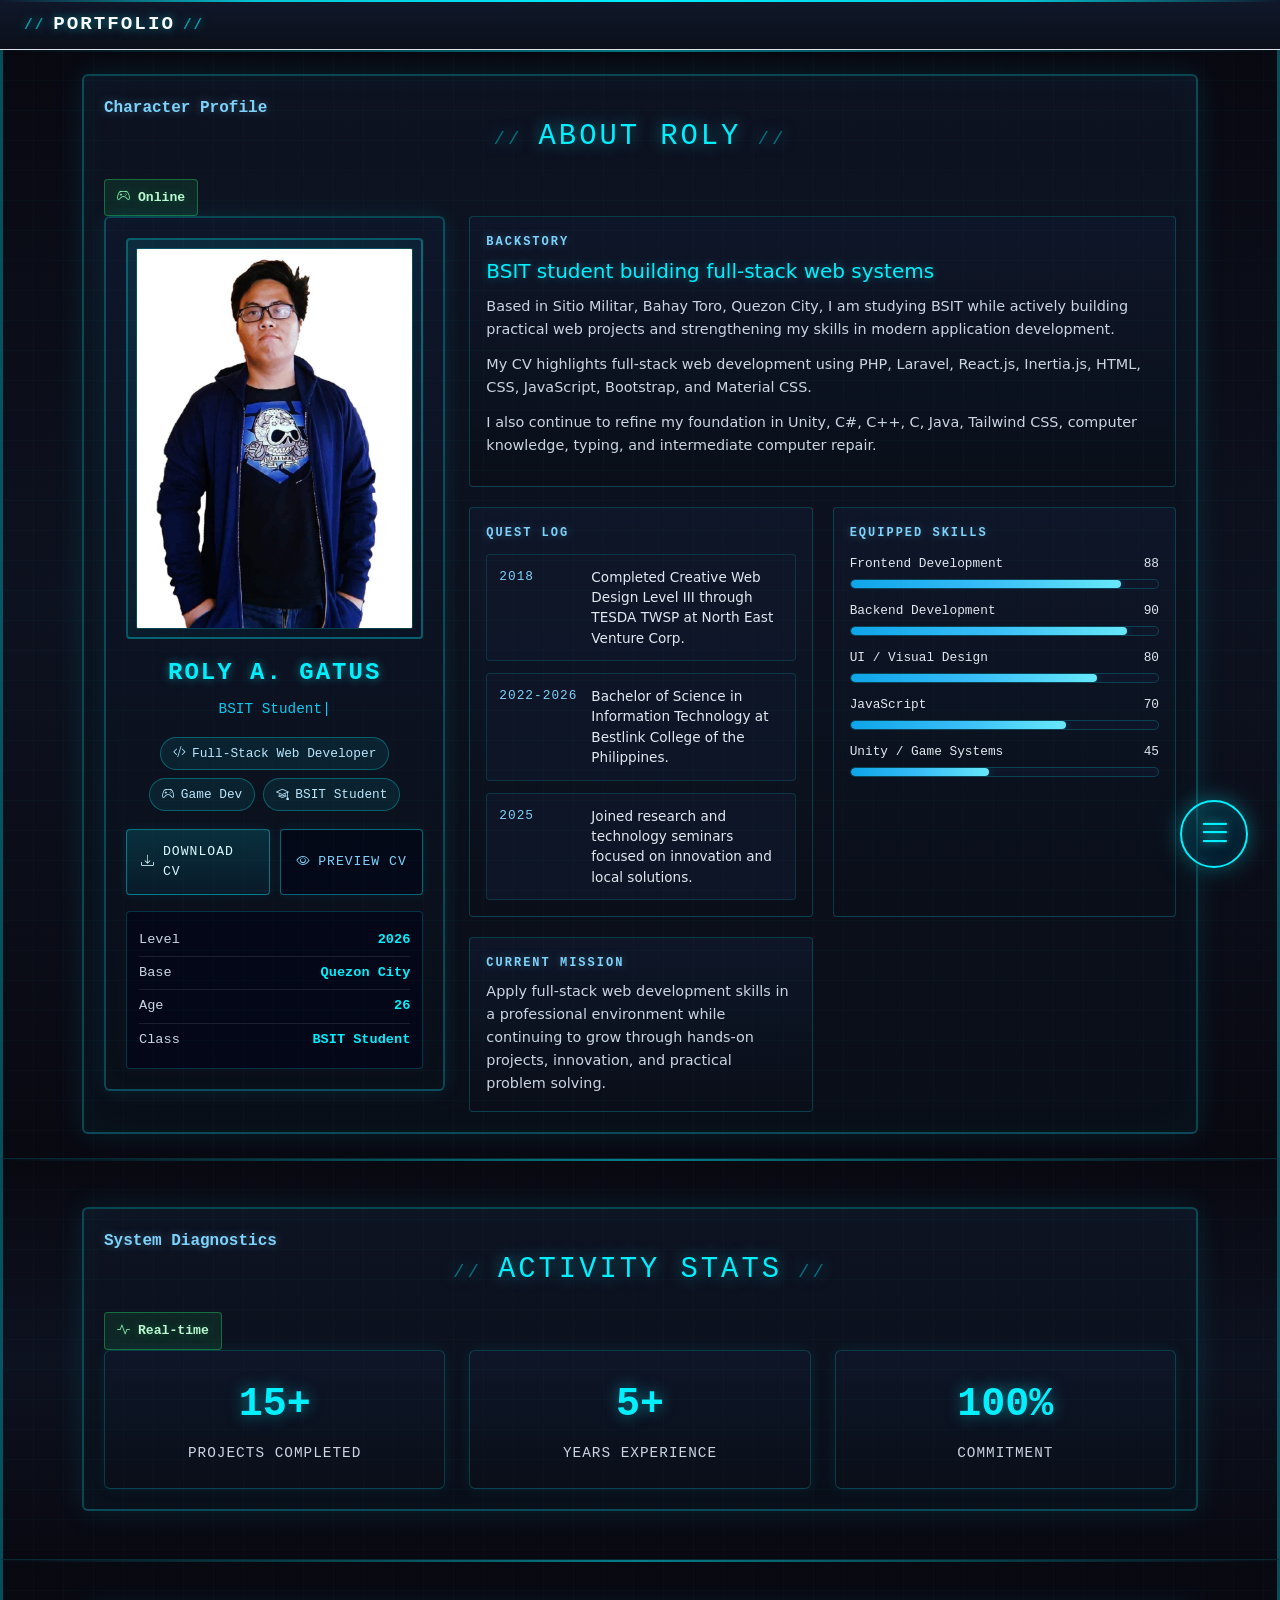
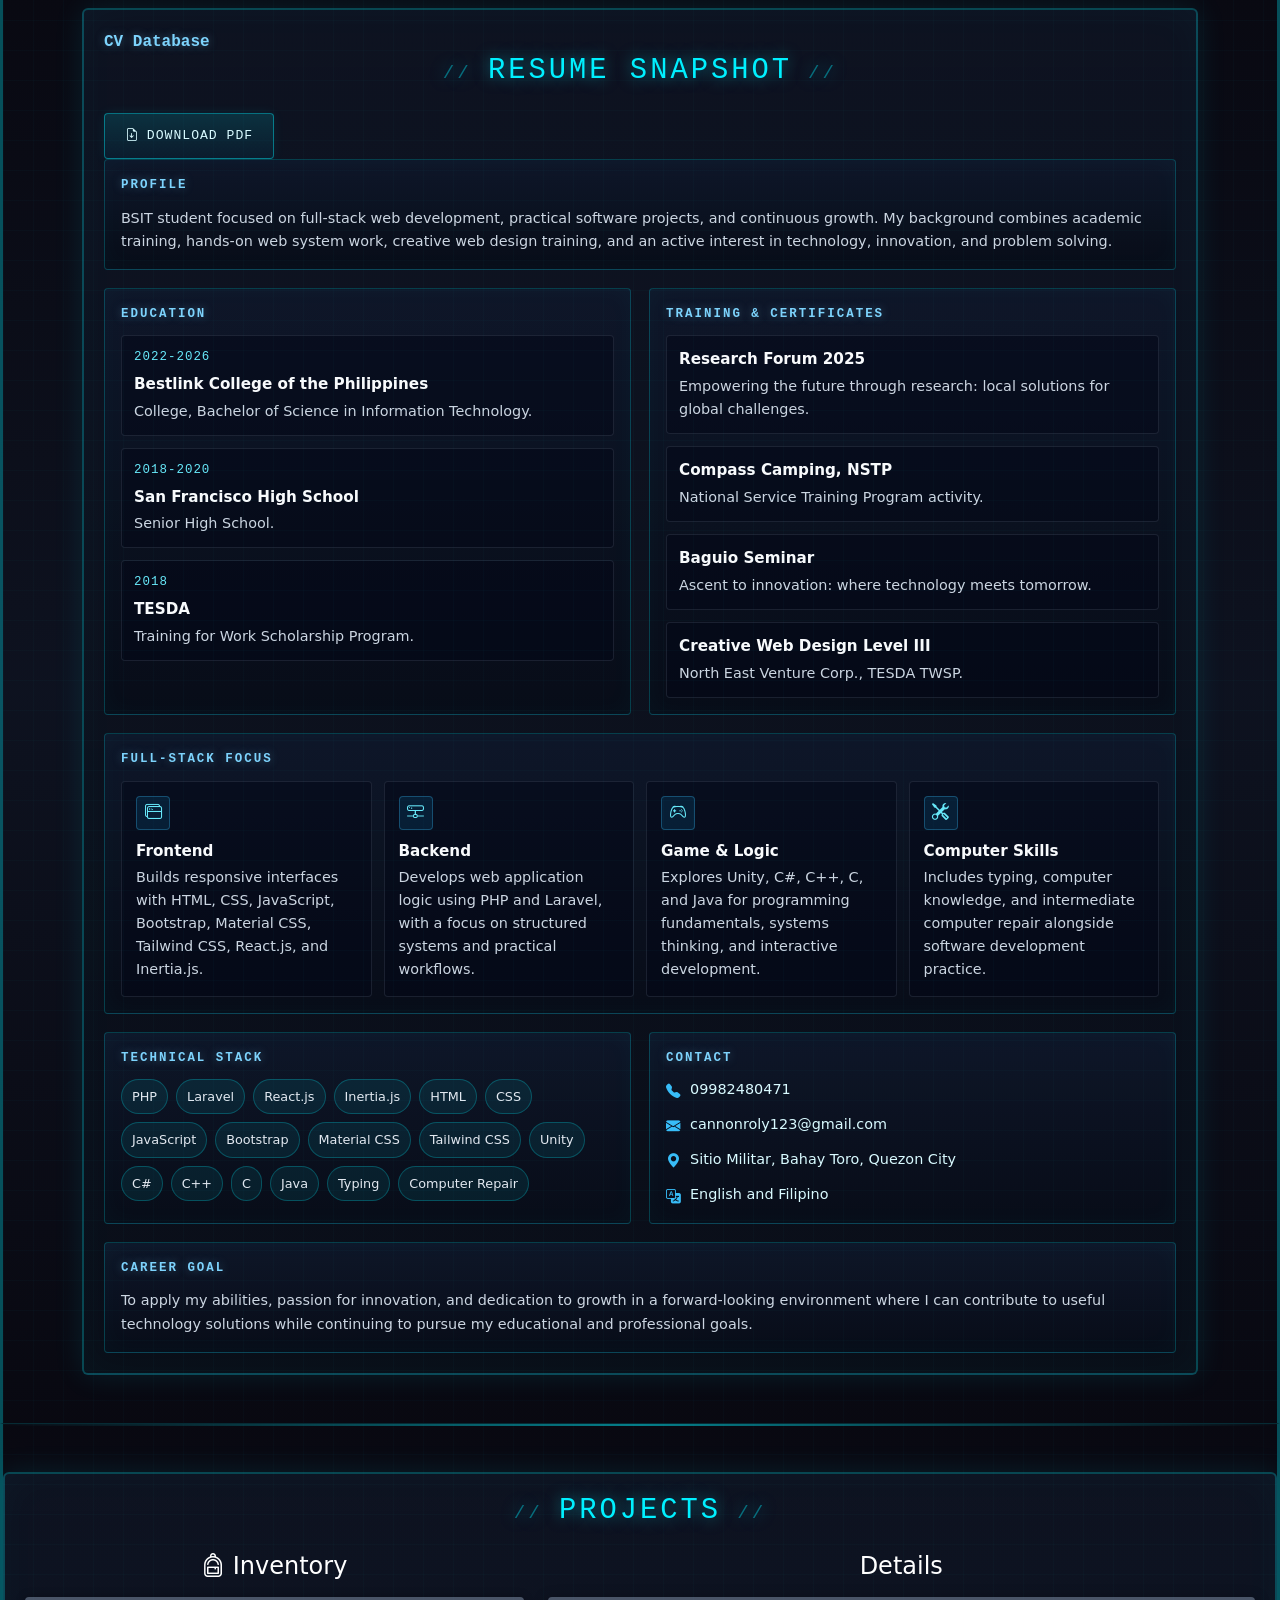
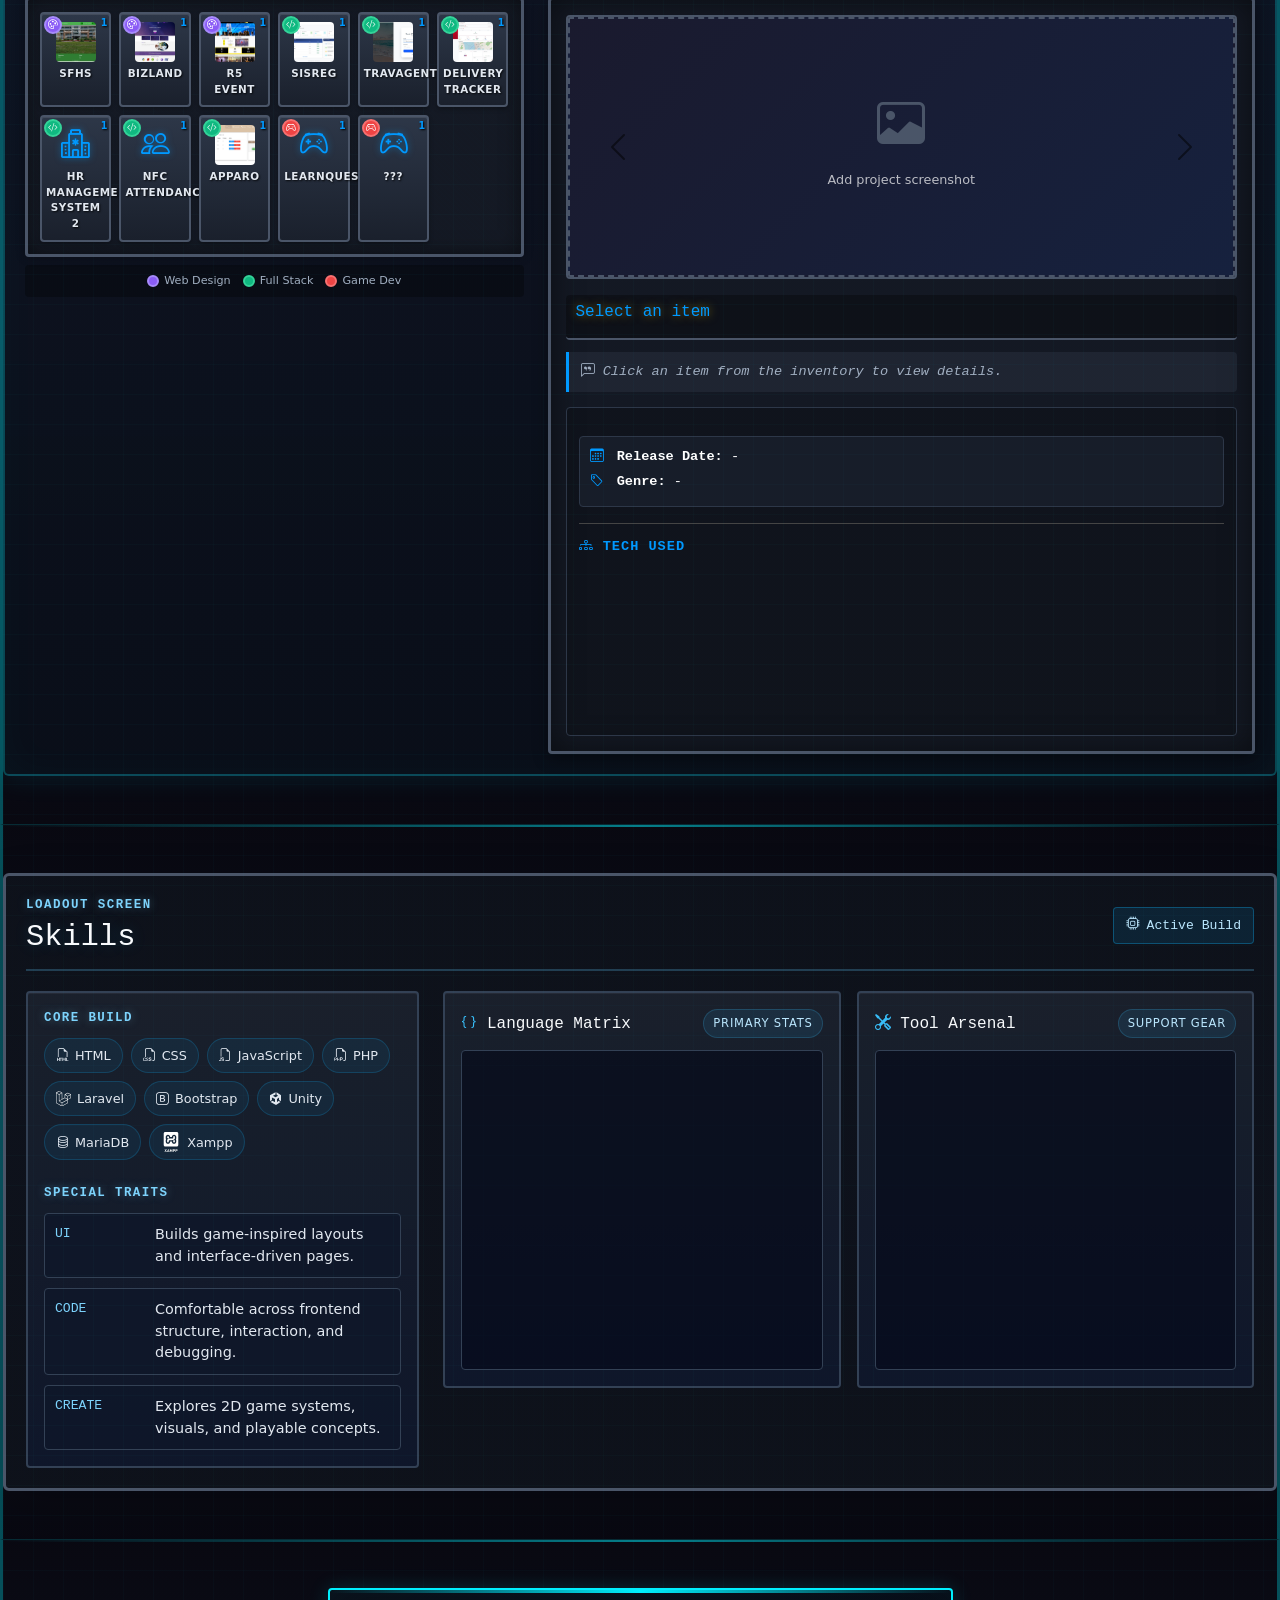
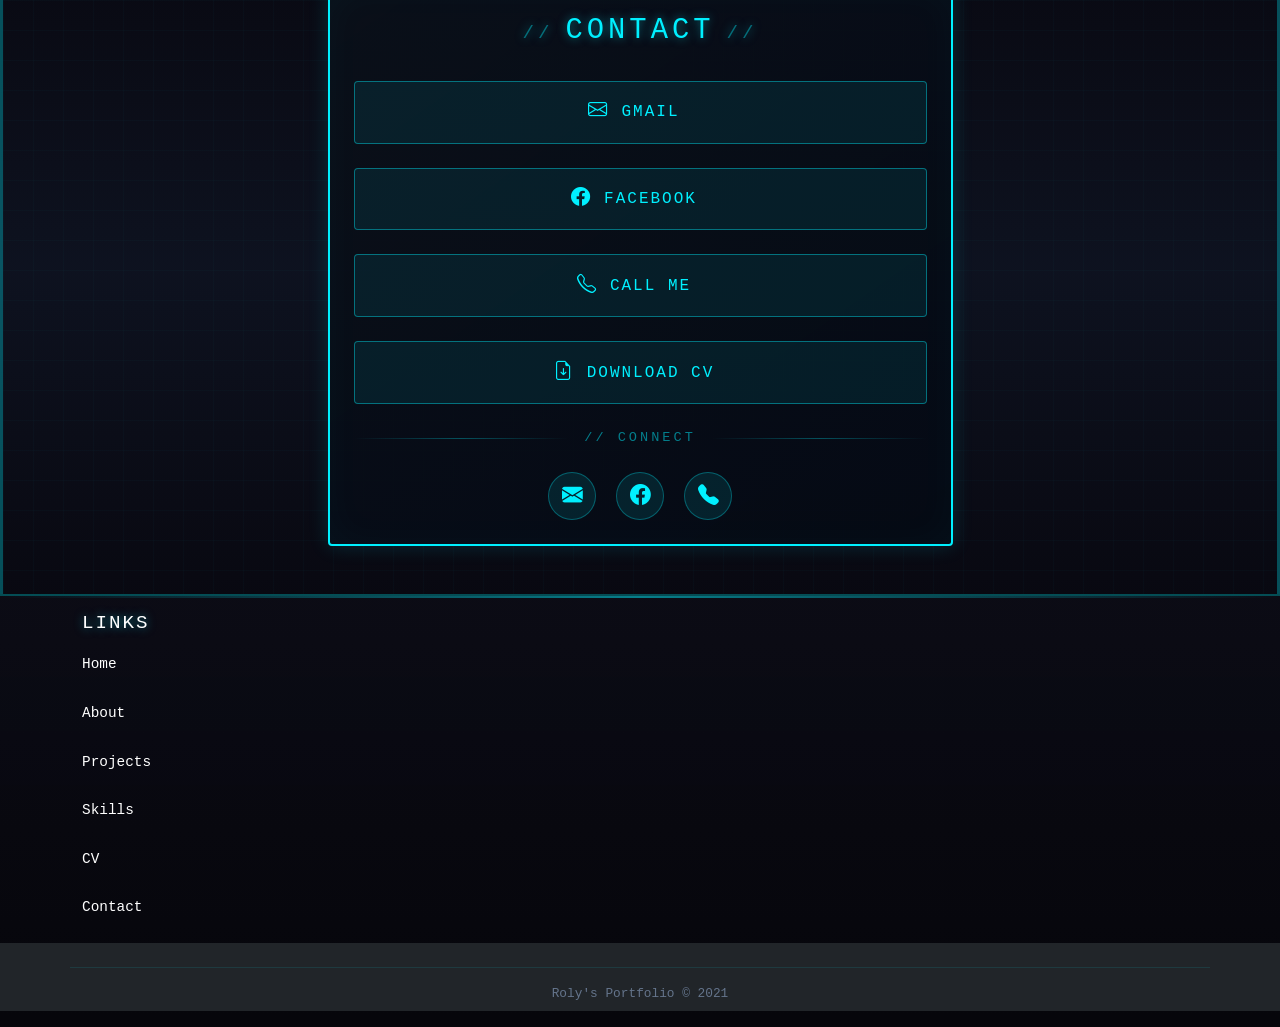
==== commit 3ed110ed: "chore: Remove GitHub Actions workflow for static content deployment and add VSCode settings for live" ====
--- a/index.html
+++ b/index.html
@@ -556,7 +556,7 @@
                                         <div class="item-category-badge fullstack"><i class="bi bi-code-slash"></i>
                                         </div>
                                         <div class="item-icon">
-                                            <img src="" alt="Apparo" class="item-img"
+                                            <img src="img/apparo/FireShot Capture 047 - Apparo - [localhost].png" alt="Apparo" class="item-img"
                                                 onerror="this.style.display='none';this.nextElementSibling.style.display='block'">
                                             <i class="bi bi-card-list" style="display: none;"></i>
                                         </div>
@@ -956,7 +956,7 @@
                     date: 'April 24, 2025',
                     genre: 'Educational Game',
                     link: null,
-                    images: [''],
+                    images: [],
                     tech: { labels: ['Unity', 'C#', 'Adobe Photoshop'], data: [90, 85, 40] }
                 },
                 Apparo: {
@@ -967,7 +967,11 @@
                     date: 'April 8, 2025',
                     genre: 'Productivity Web App',
                     link: null,
-                    images: [''],
+                    images: [
+                        'img/apparo/FireShot Capture 047 - Apparo - [localhost].png',
+                        'img/apparo/FireShot Capture 048 - Apparo - [localhost].png',
+                        'img/apparo/FireShot Capture 049 - Apparo - [localhost].png'
+                    ],
                     tech: { labels: ['HTML', 'CSS', 'JavaScript', 'Bootstrap', 'PHP', 'MySQL', 'Xampp'], data: [95, 90, 80, 90, 85, 80, 95] }
                 },
                 hr2: {
@@ -1120,7 +1124,7 @@
                     date: 'TBA',
                     genre: '2D Platformer/Horror',
                     link: null,
-                    images: [''],
+                    images: [],
                     tech: { labels: ['Unity', 'C#', 'Adobe Photoshop', 'Adobe Animation'], data: [60, 55, 50, 45] }
                 }
             };
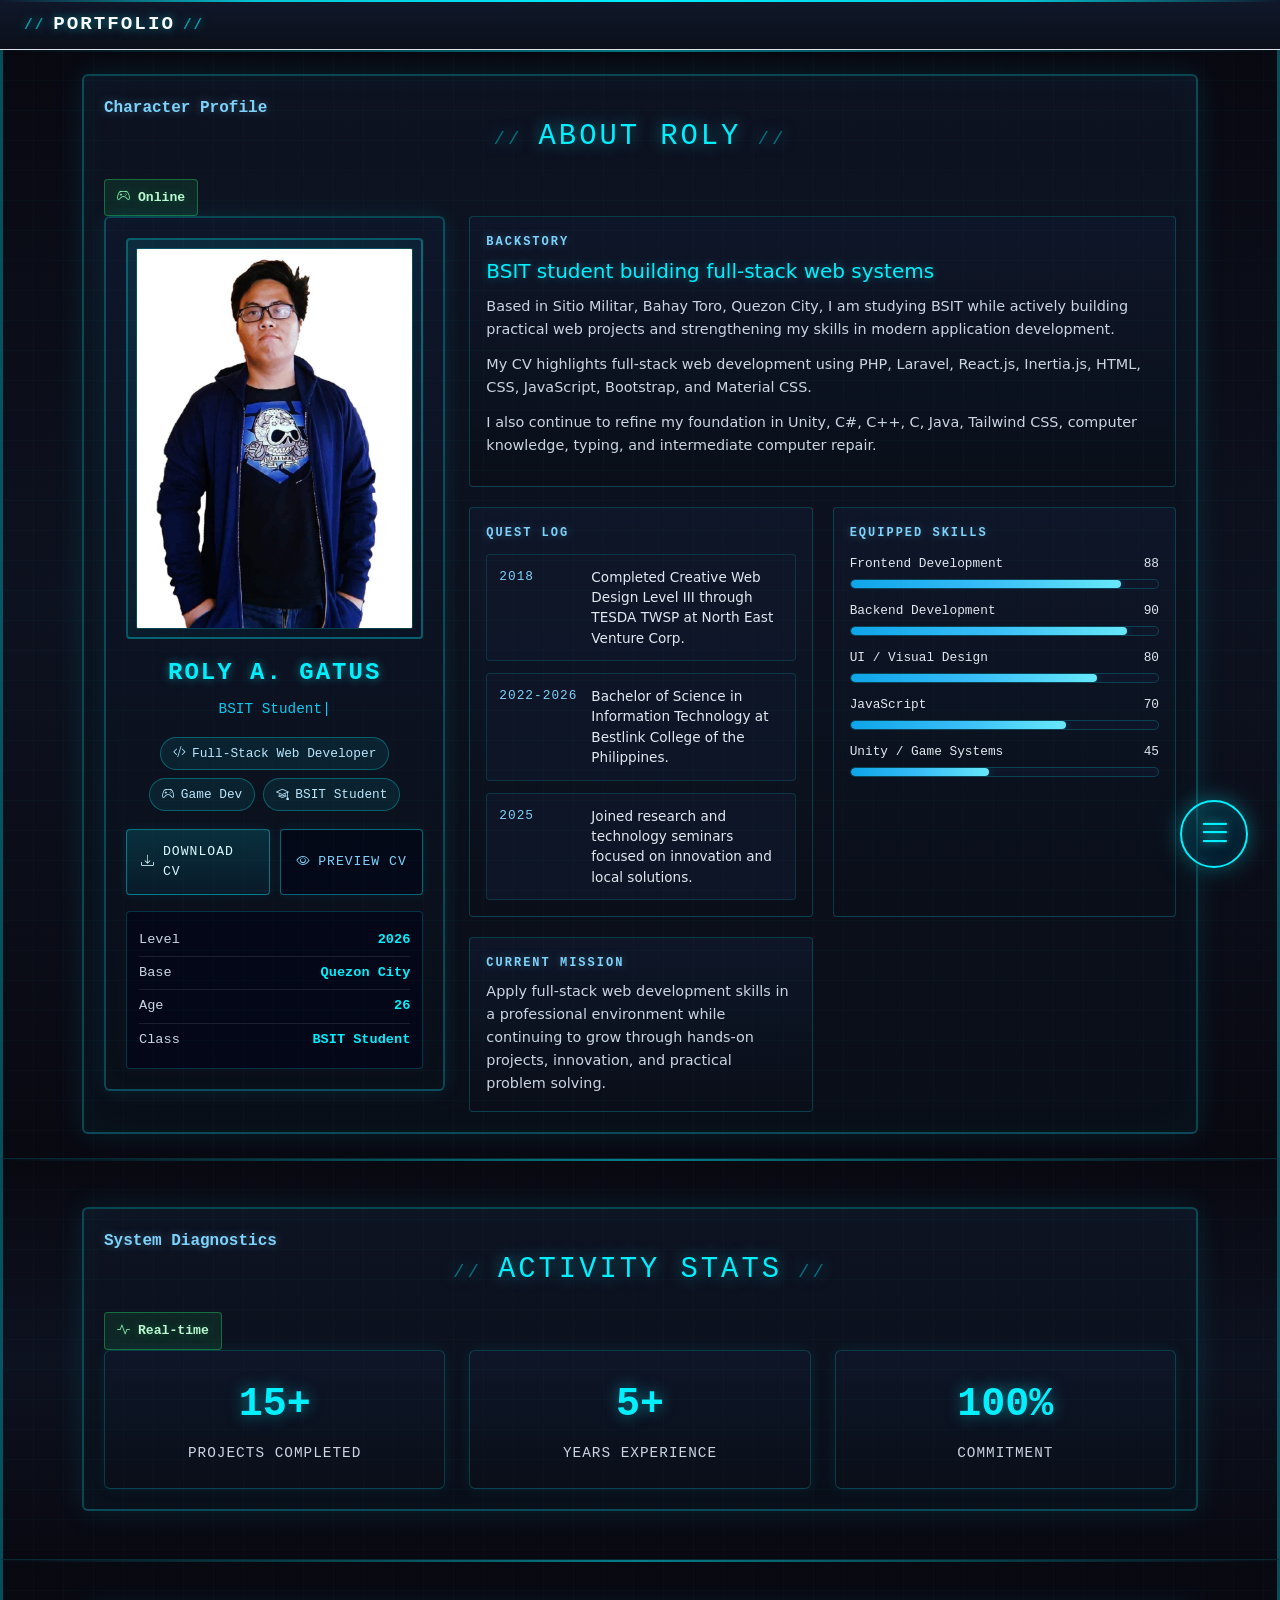
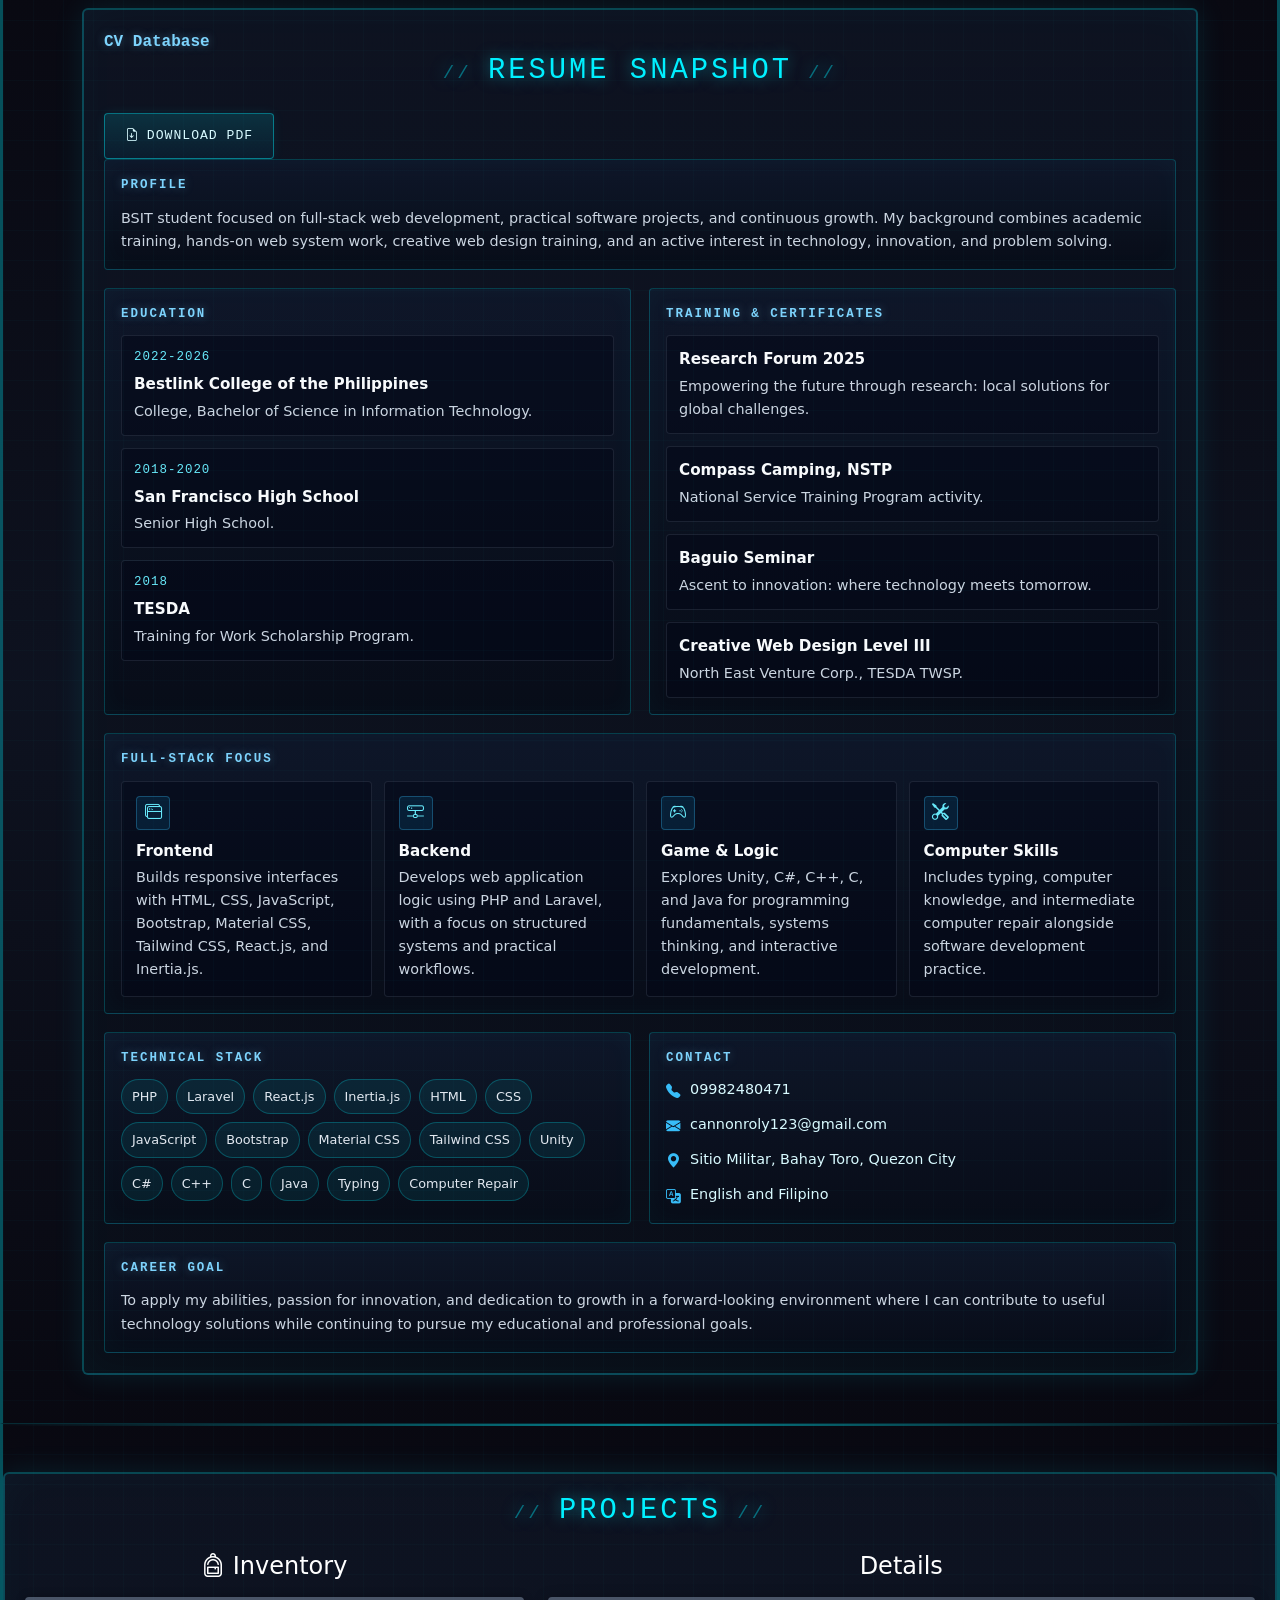
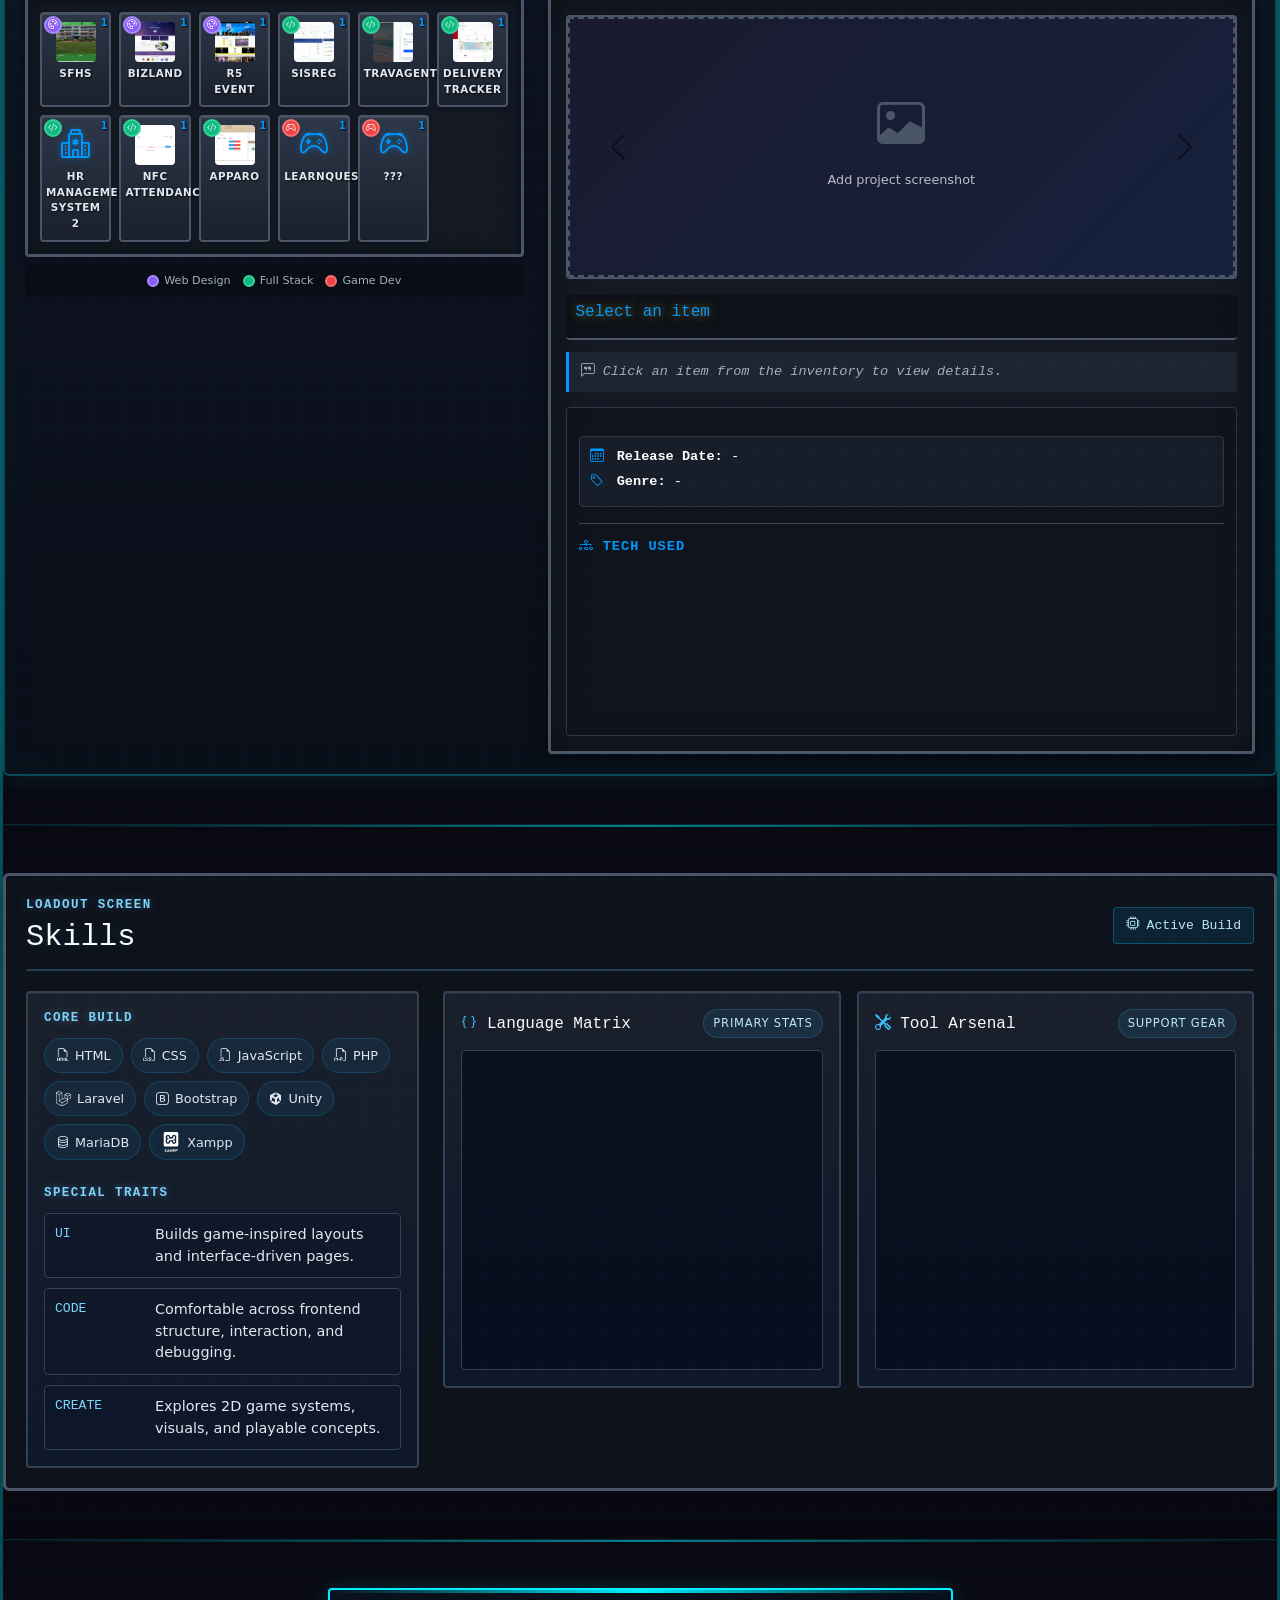
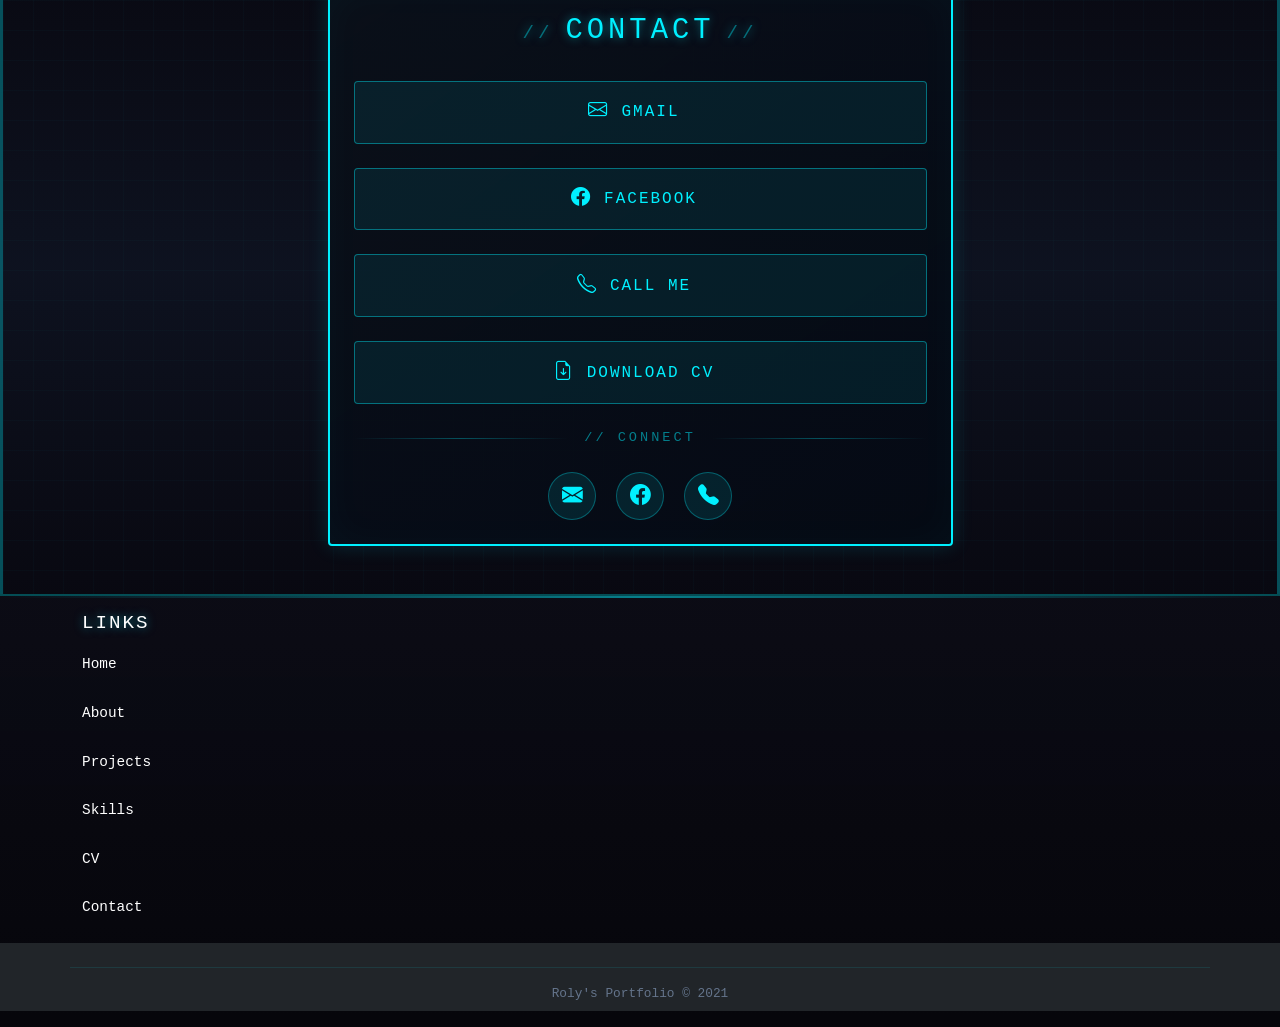
==== commit 3713b5fa: "feat: Update images for payroll admin dashboard in index.html" ====
--- a/index.html
+++ b/index.html
@@ -543,7 +543,7 @@
                                         <div class="item-category-badge fullstack"><i class="bi bi-code-slash"></i>
                                         </div>
                                         <div class="item-icon">
-                                            <img src="" alt="NFC Attendance"
+                                            <img src="img/payroll/FireShot Capture 042 - Admin Dashboard - [localhost].png" alt="NFC Attendance"
                                                 class="item-img"
                                                 onerror="this.style.display='none';this.nextElementSibling.style.display='block'">
                                             <i class="bi bi-people" style="display: none;"></i>
@@ -1087,7 +1087,13 @@
                     date: 'TBA',
                     genre: 'Full Stack Web App',
                     link: null,
-                    images: [],
+                    images: [
+                        'img/payroll/FireShot Capture 042 - Admin Dashboard - [localhost].png',
+                        'img/payroll/FireShot Capture 043 - Employee Management - [localhost].png',
+                        'img/payroll/FireShot Capture 044 - Attendance Management - [localhost].png',
+                        'img/payroll/FireShot Capture 045 - Attendance Management - [localhost].png',
+                        'img/payroll/FireShot Capture 046 - Payroll Management - [localhost].png'
+                    ],
                     tech: { labels: ['HTML', 'CSS', 'JavaScript', 'PHP', 'Xampp', 'MySQL', 'Arduino', 'C++', 'Hardware Components'], data: [92, 80, 40, 85, 90, 75, 80, 75, 70] }
                 },
                 fullstack1: {
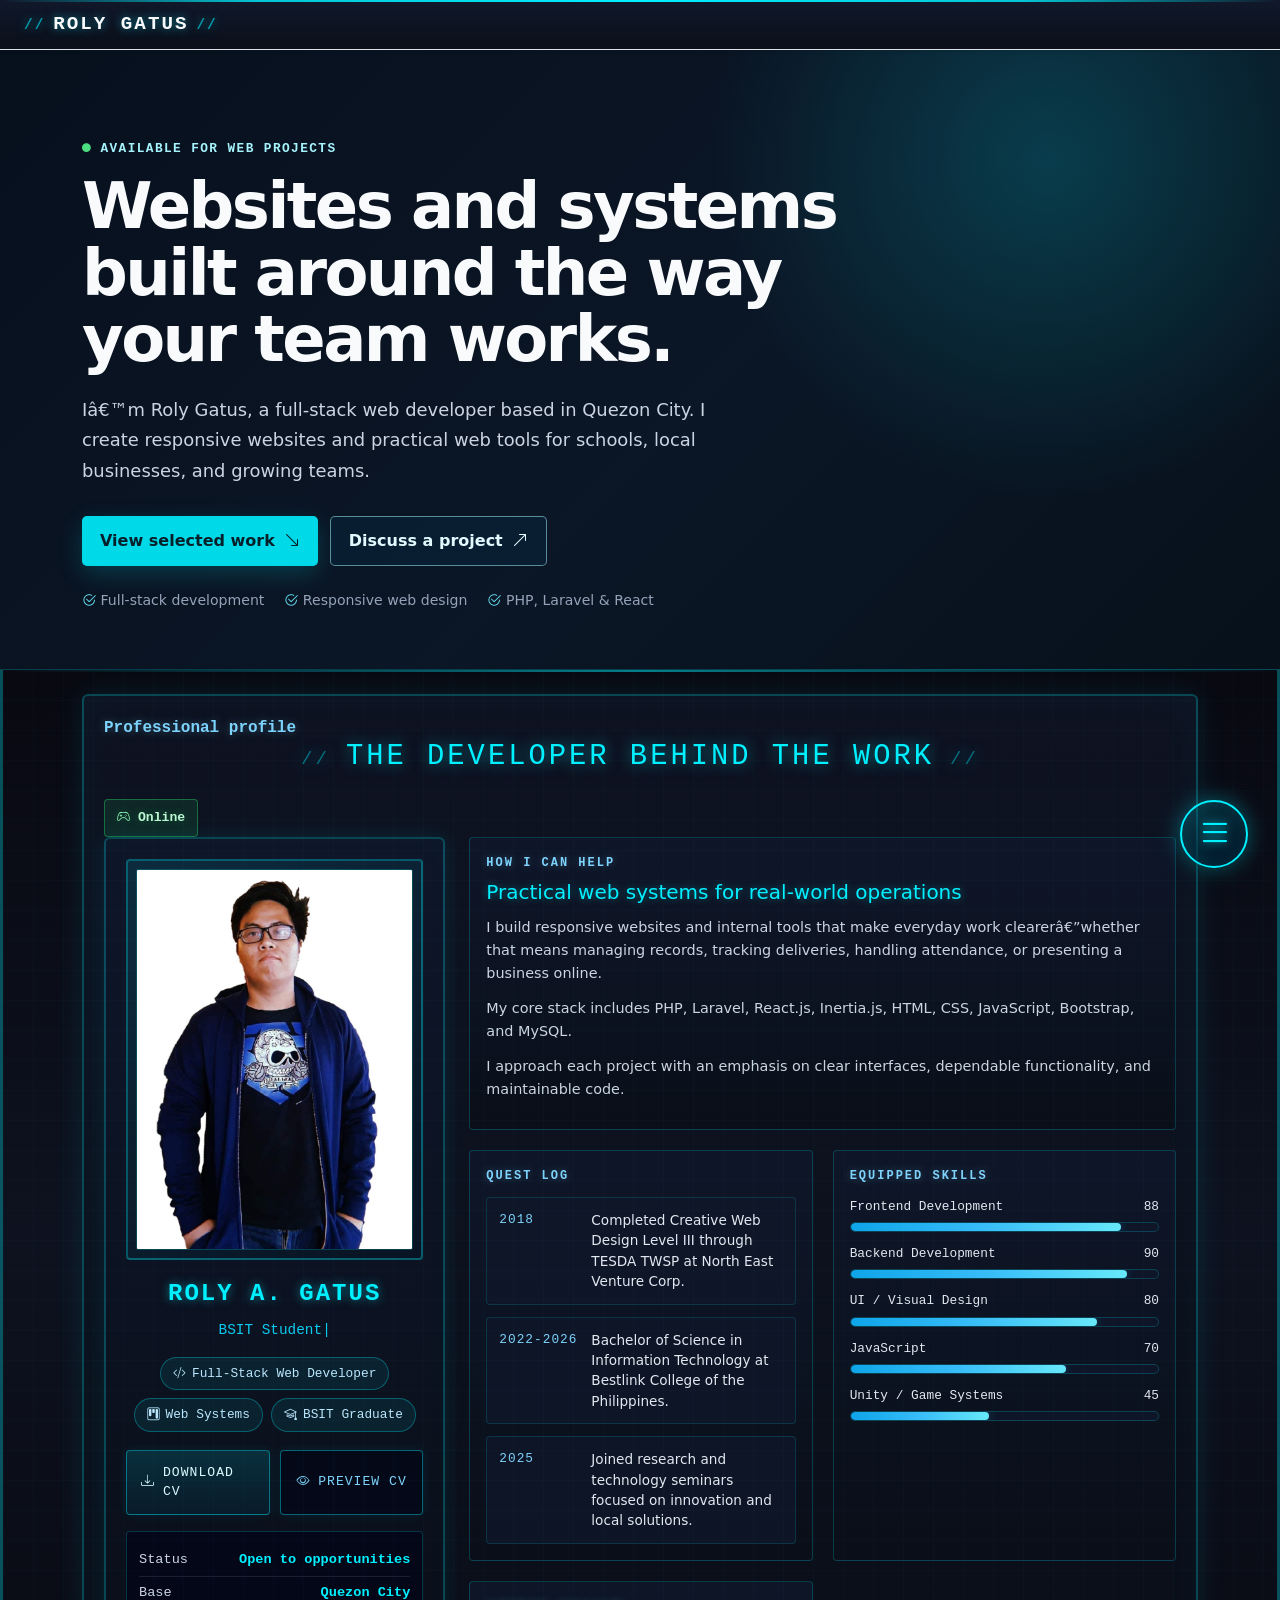
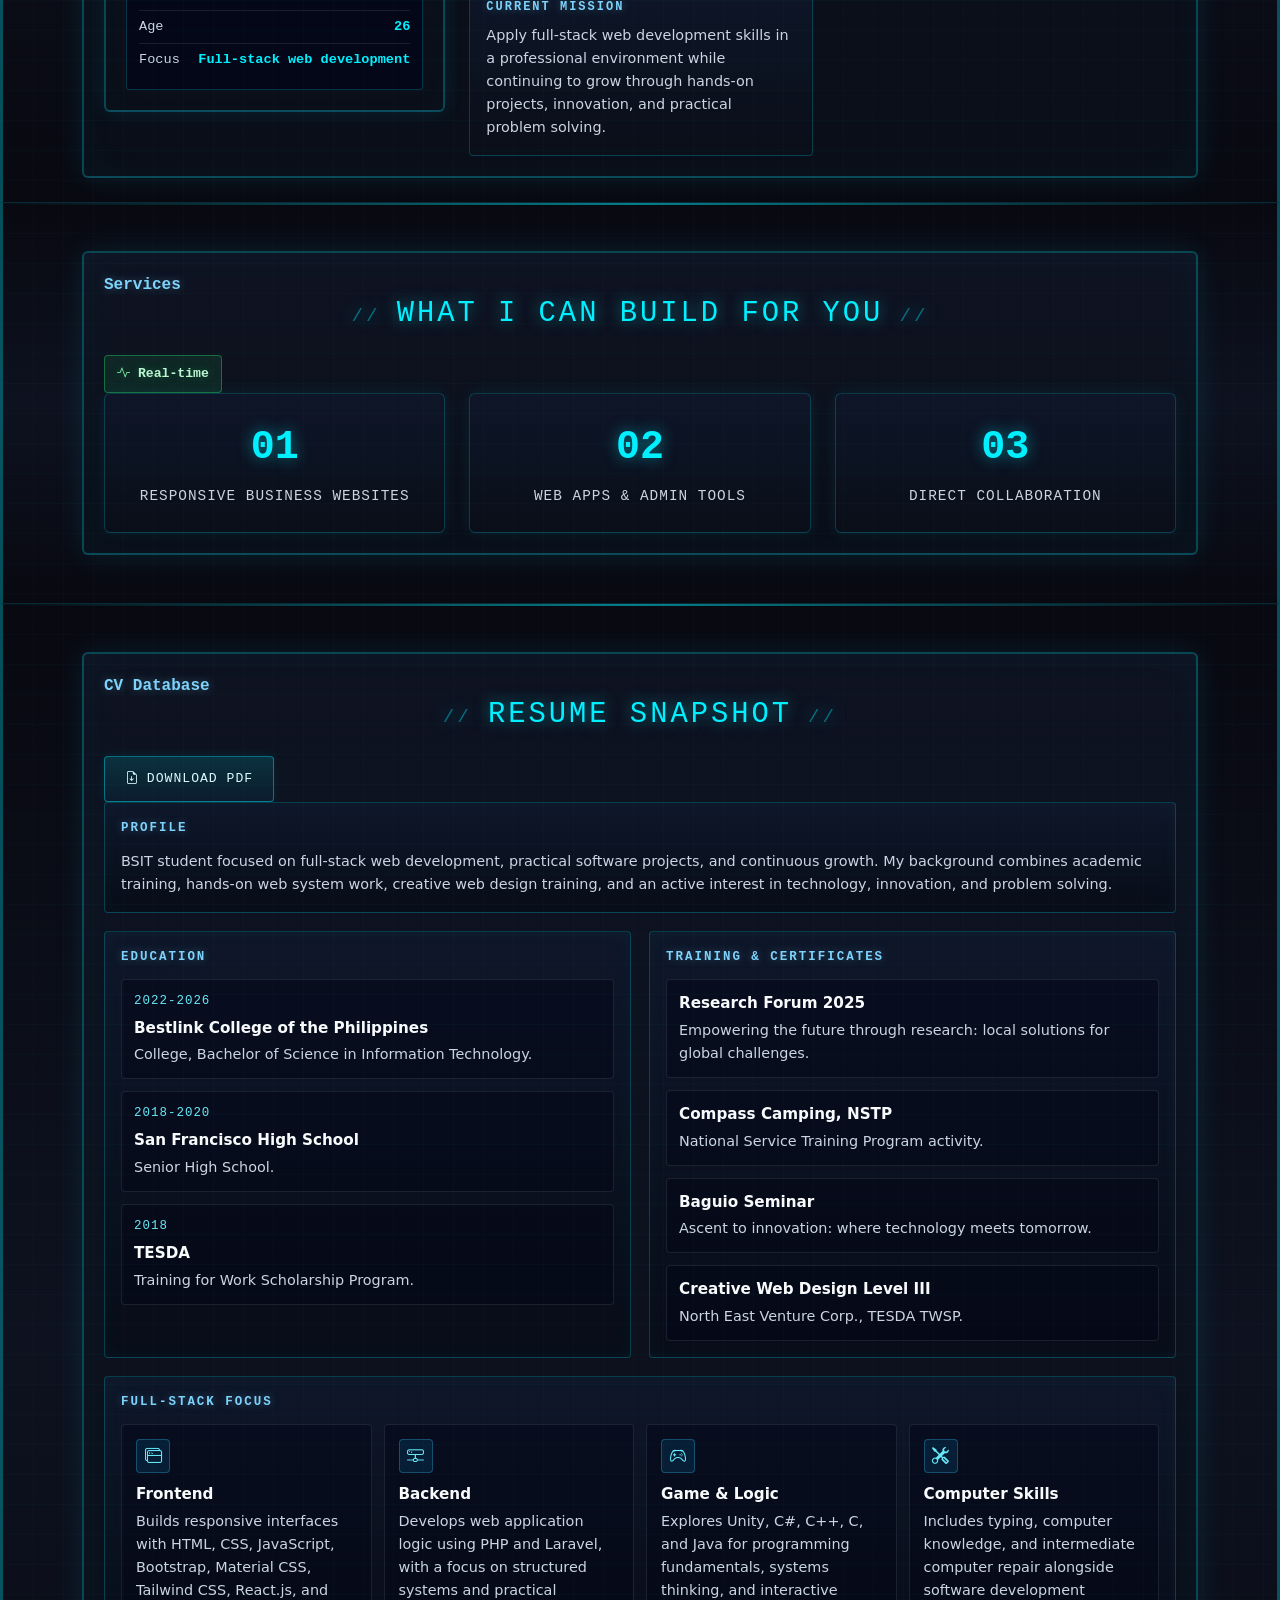
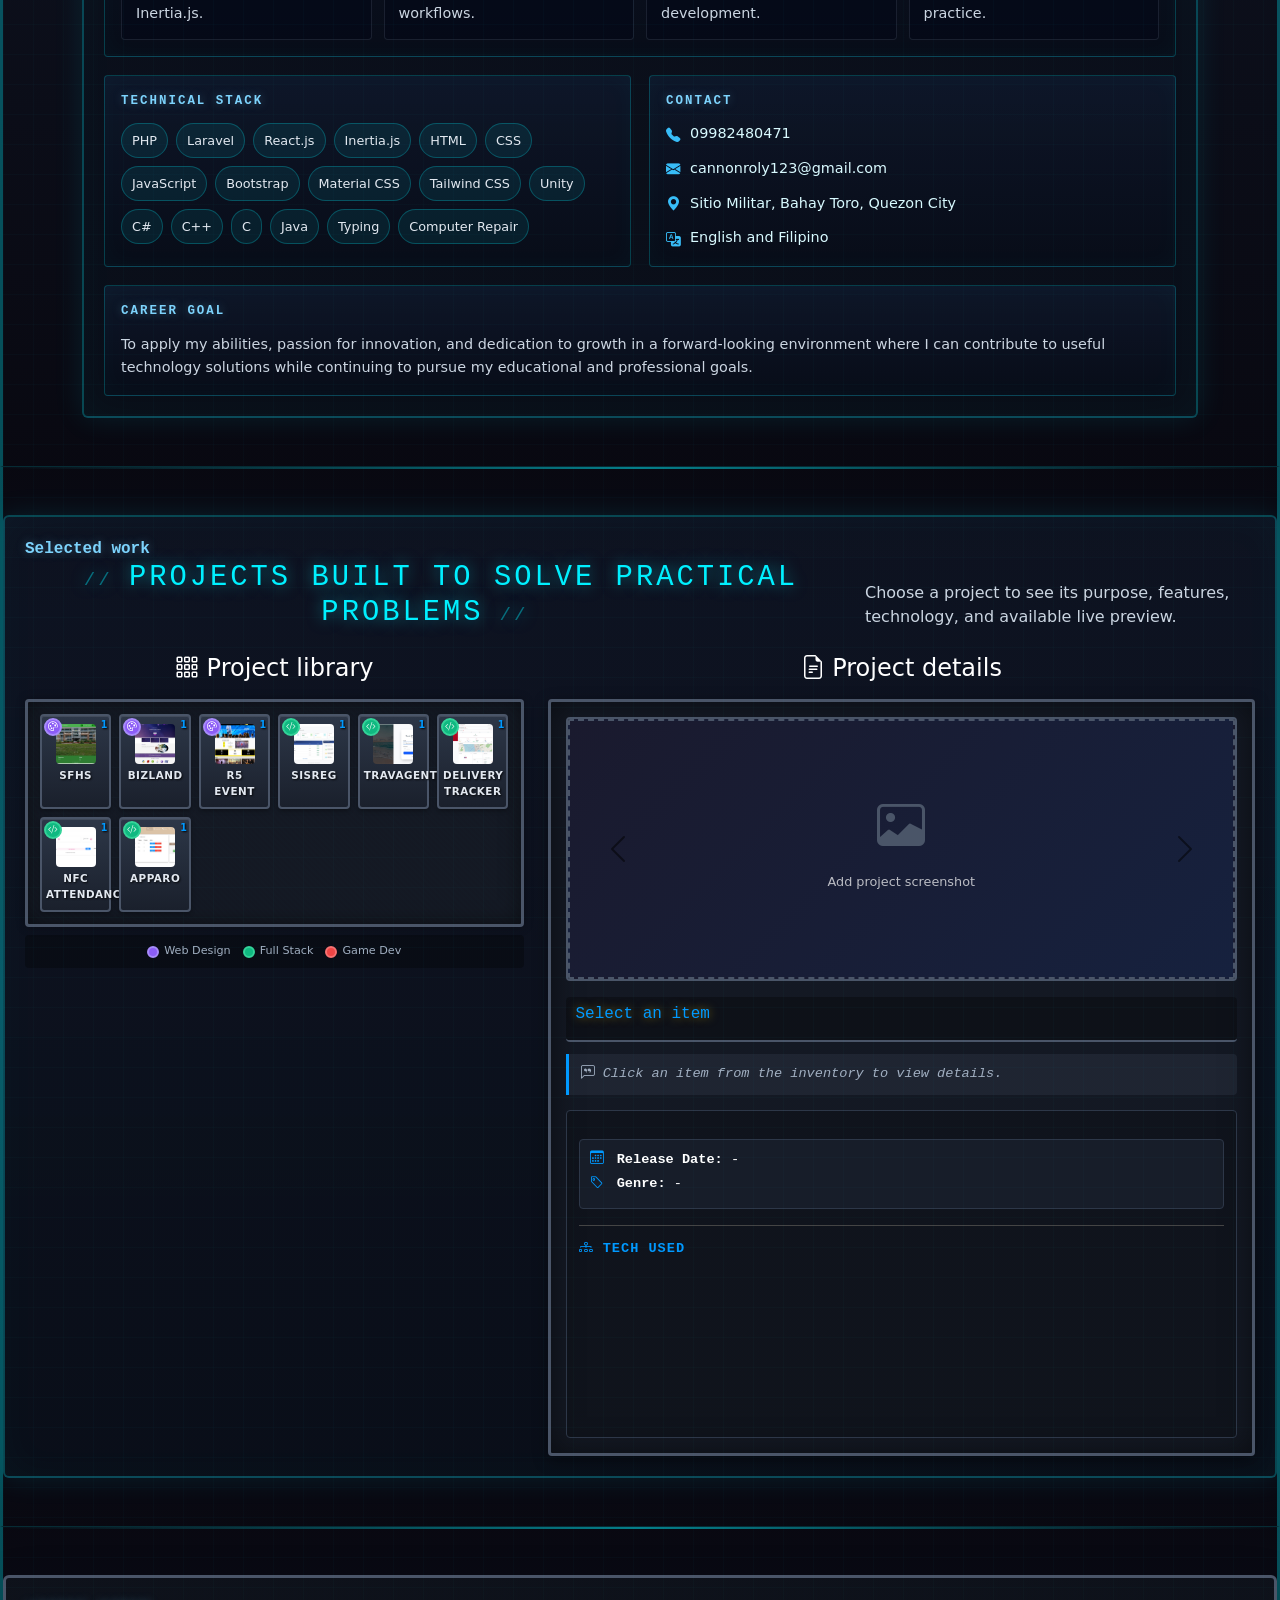
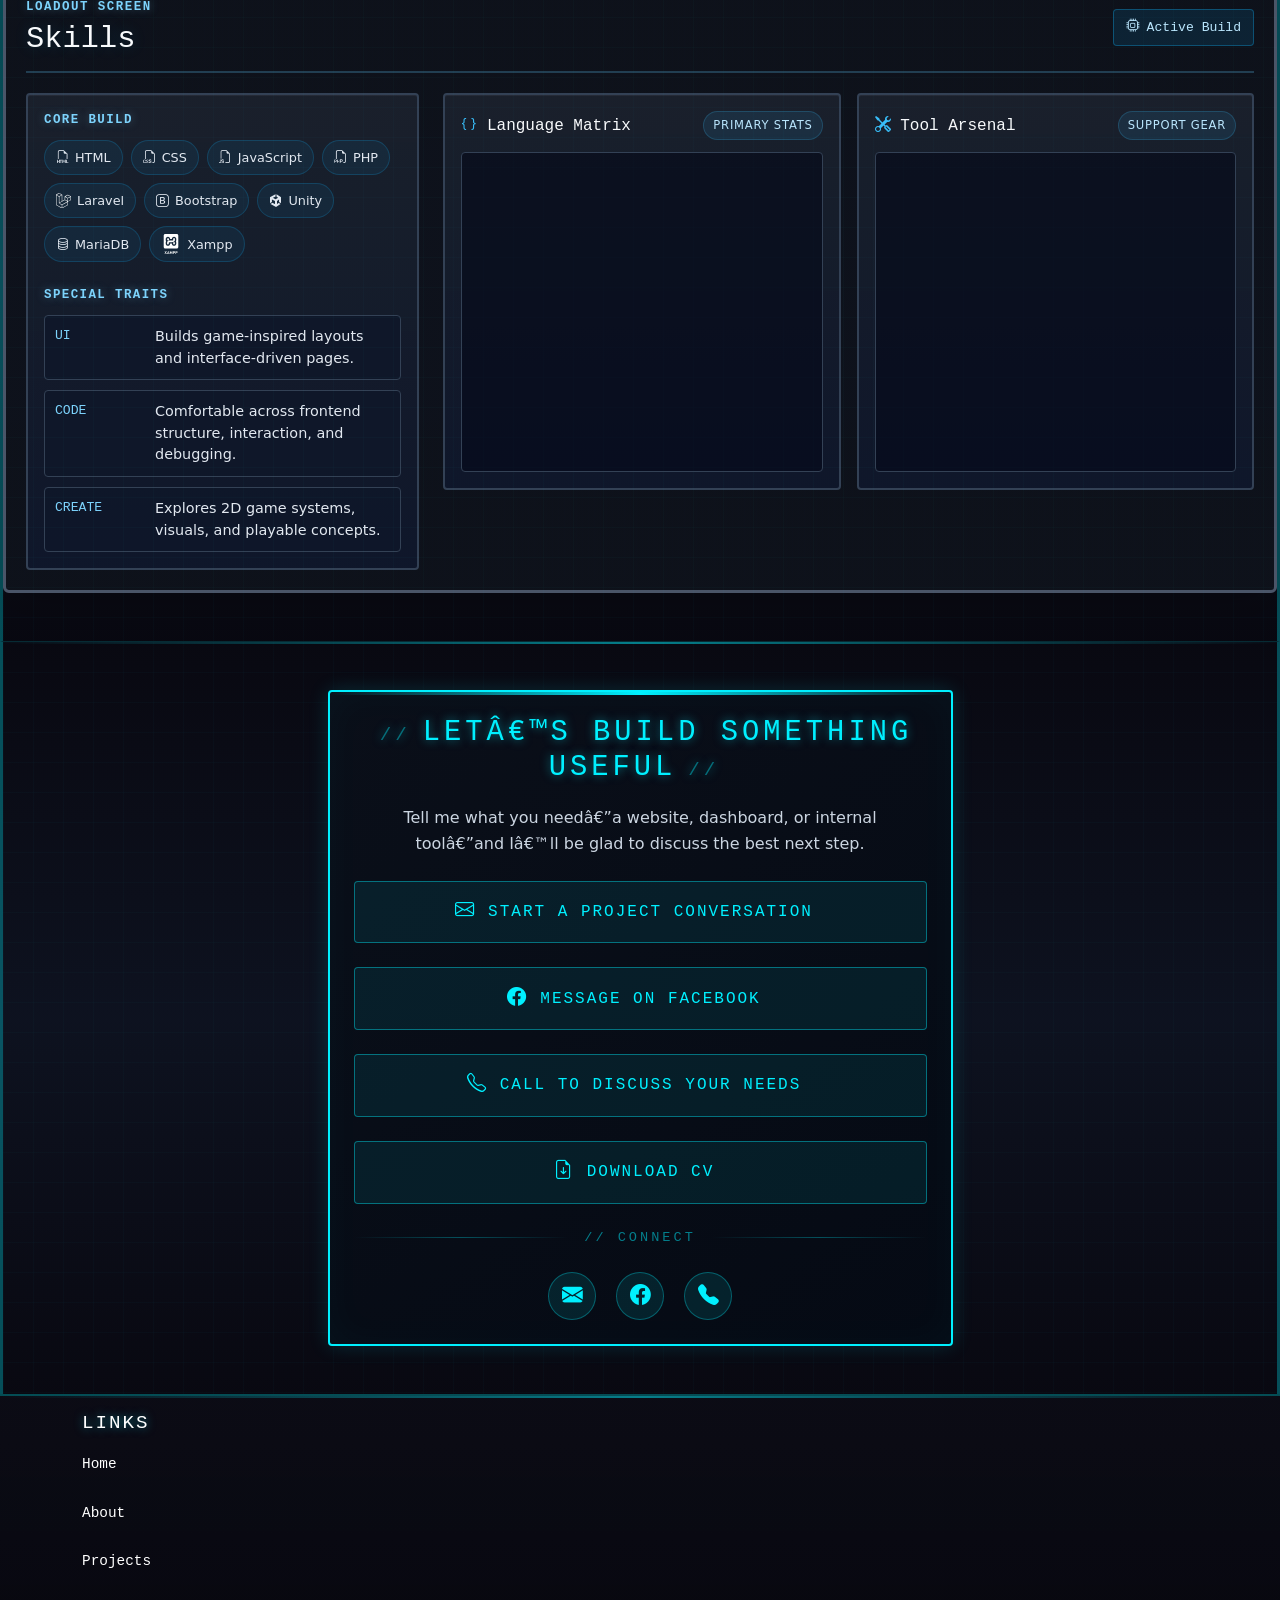
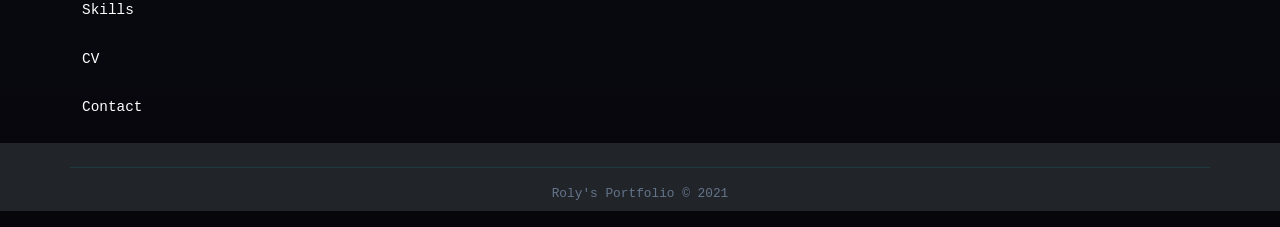
==== commit ceb21289: "feat: Add client-hero section and update portfolio details for improved presentation" ====
--- a/index.html
+++ b/index.html
@@ -14,7 +14,8 @@
 
     <!--Let browser know website is optimized for mobile-->
     <meta name="viewport" content="width=device-width, initial-scale=1.0" />
-    <title>Roly's Portfolio</title>
+    <meta name="description" content="Roly Gatus is a full-stack web developer building practical, responsive websites and web systems for schools, local businesses, and growing teams.">
+    <title>Roly Gatus | Full-Stack Web Developer</title>
 </head>
 
 <body class="bg-black" style="background-color: #0a0a0f;">
@@ -24,7 +25,7 @@
         <div class="d-flex w-100 justify-content-between align-items-center">
             <div class="d-flex align-items-center">
 
-                <h5 class="fw-bold mb-0 text-light">Portfolio</h5>
+                <h5 class="fw-bold mb-0 text-light">Roly Gatus</h5>
             </div>
 
         </div>
@@ -87,6 +88,25 @@
 
     <main class="fadein" data-bs-spy="scroll" data-bs-target="#navbar" data-bs-offset="10">
 
+        <section class="client-hero">
+            <div class="container">
+                <div class="client-hero__content">
+                    <div class="client-hero__eyebrow"><i class="bi bi-circle-fill"></i> Available for web projects</div>
+                    <h1>Websites and systems built around the way your team works.</h1>
+                    <p>I’m Roly Gatus, a full-stack web developer based in Quezon City. I create responsive websites and practical web tools for schools, local businesses, and growing teams.</p>
+                    <div class="client-hero__actions">
+                        <a class="client-hero__primary" href="#projects">View selected work <i class="bi bi-arrow-down-right"></i></a>
+                        <a class="client-hero__secondary" href="mailto:cannonroly123@gmail.com?subject=Project%20inquiry">Discuss a project <i class="bi bi-arrow-up-right"></i></a>
+                    </div>
+                    <div class="client-hero__proof">
+                        <span><i class="bi bi-check2-circle"></i> Full-stack development</span>
+                        <span><i class="bi bi-check2-circle"></i> Responsive web design</span>
+                        <span><i class="bi bi-check2-circle"></i> PHP, Laravel &amp; React</span>
+                    </div>
+                </div>
+            </div>
+        </section>
+
         <!-- <div class="row scrollspy" id="home">
            
         </div> -->
@@ -99,8 +119,8 @@
                             <div class="cyber-section-card">
                                 <div class="cyber-section-card__header">
                                     <div>
-                                        <div class="cyber-section-card__eyebrow">Character Profile</div>
-                                        <h2 class="cyber-section-title">About Roly</h2>
+                                    <div class="cyber-section-card__eyebrow">Professional profile</div>
+                                        <h2 class="cyber-section-title">The developer behind the work</h2>
                                     </div>
                                     <div class="cyber-section-card__signal">
                                         <i class="bi  bi-controller"></i> Online
@@ -124,19 +144,17 @@
                                             <div class="cyber-profile-tags">
                                                 <span class="cyber-profile-tag"><i class="bi bi-code-slash"></i>
                                                     Full-Stack Web Developer</span>
-                                                <span class="cyber-profile-tag"><i class="bi bi-controller"></i> Game
-                                                    Dev</span>
-                                                <span class="cyber-profile-tag"><i class="bi bi-mortarboard"></i> BSIT
-                                                    Student</span>
+                                                    <span class="cyber-profile-tag"><i class="bi bi-kanban"></i> Web Systems</span>
+                                                <span class="cyber-profile-tag"><i class="bi bi-mortarboard"></i> BSIT Graduate</span>
                                             </div>
 
                                             <div class="cyber-profile-actions">
-                                                <a href="img/roly-gatus-cv.pdf" class="cyber-download-btn"
-                                                    download aria-label="Download CV">
+                                                <a href="img/Gatus%2C%20Roly%20A.%20Full-Stack%20Web%20Developer.pdf" class="cyber-download-btn"
+                                                    download="Gatus, Roly A. Full-Stack Web Developer.pdf" aria-label="Download CV">
                                                     <i class="bi bi-download"></i>
                                                     <span>Download CV</span>
                                                 </a>
-                                                <a href="img/roly-gatus-cv.pdf" class="cyber-download-btn cyber-download-btn--ghost"
+                                                <a href="img/Gatus%2C%20Roly%20A.%20Full-Stack%20Web%20Developer.pdf" class="cyber-download-btn cyber-download-btn--ghost"
                                                     target="_blank" rel="noopener noreferrer" aria-label="Preview CV">
                                                     <i class="bi bi-eye"></i>
                                                     <span>Preview CV</span>
@@ -145,8 +163,8 @@
 
                                             <div class="cyber-status-card">
                                                 <div class="cyber-status-card__row">
-                                                    <span>Level</span>
-                                                    <strong>2026</strong>
+                                                    <span>Status</span>
+                                                    <strong>Open to opportunities</strong>
                                                 </div>
                                                 <div class="cyber-status-card__row">
                                                     <span>Base</span>
@@ -157,8 +175,8 @@
                                                     <strong><span id="age"></span></strong>
                                                 </div>
                                                 <div class="cyber-status-card__row">
-                                                    <span>Class</span>
-                                                    <strong>BSIT Student</strong>
+                                                    <span>Focus</span>
+                                                    <strong>Full-stack web development</strong>
                                                 </div>
                                             </div>
                                         </div>
@@ -167,23 +185,16 @@
                                     <div class="col-12 col-lg-8">
                                         <div class="cyber-about-grid ">
                                             <div class="cyber-about-card cyber-about-card--wide">
-                                                <div class="cyber-about-card__label ">Backstory</div>
-                                                <h3 class="cyber-about-card__heading">BSIT student building full-stack
-                                                    web systems</h3>
+                                                <div class="cyber-about-card__label ">How I can help</div>
+                                                <h3 class="cyber-about-card__heading">Practical web systems for real-world operations</h3>
                                                 <p class="cyber-about-card__text">
-                                                    Based in Sitio Militar, Bahay Toro, Quezon City, I am studying BSIT
-                                                    while actively building practical web projects and strengthening my
-                                                    skills in modern application development.
+                                                    I build responsive websites and internal tools that make everyday work clearer—whether that means managing records, tracking deliveries, handling attendance, or presenting a business online.
                                                 </p>
                                                 <p class="cyber-about-card__text">
-                                                    My CV highlights full-stack web development using PHP, Laravel,
-                                                    React.js, Inertia.js, HTML, CSS, JavaScript, Bootstrap, and
-                                                    Material CSS.
+                                                    My core stack includes PHP, Laravel, React.js, Inertia.js, HTML, CSS, JavaScript, Bootstrap, and MySQL.
                                                 </p>
                                                 <p class="cyber-about-card__text">
-                                                    I also continue to refine my foundation in Unity, C#, C++, C,
-                                                    Java, Tailwind CSS, computer knowledge, typing, and intermediate
-                                                    computer repair.
+                                                    I approach each project with an emphasis on clear interfaces, dependable functionality, and maintainable code.
                                                 </p>
                                             </div>
 
@@ -264,8 +275,8 @@
                         <div class="cyber-section-card">
                             <div class="cyber-section-card__header">
                                 <div>
-                                    <div class="cyber-section-card__eyebrow">System Diagnostics</div>
-                                    <h2 class="cyber-section-title">Activity Stats</h2>
+                                    <div class="cyber-section-card__eyebrow">Services</div>
+                                    <h2 class="cyber-section-title">What I can build for you</h2>
                                 </div>
                                 <div class="cyber-section-card__signal">
                                     <i class="bi bi-activity"></i> Real-time
@@ -274,20 +285,20 @@
                             <div class="row g-4">
                                 <div class="col-12 col-md-4">
                                     <div class="cyber-stat-box">
-                                        <div class="cyber-stat-box__value">15+</div>
-                                        <div class="cyber-stat-box__label">Projects Completed</div>
+                                        <div class="cyber-stat-box__value">01</div>
+                                        <div class="cyber-stat-box__label">Responsive business websites</div>
                                     </div>
                                 </div>
                                 <div class="col-12 col-md-4">
                                     <div class="cyber-stat-box">
-                                        <div class="cyber-stat-box__value">5+</div>
-                                        <div class="cyber-stat-box__label">Years Experience</div>
+                                        <div class="cyber-stat-box__value">02</div>
+                                        <div class="cyber-stat-box__label">Web apps &amp; admin tools</div>
                                     </div>
                                 </div>
                                 <div class="col-12 col-md-4">
                                     <div class="cyber-stat-box">
-                                        <div class="cyber-stat-box__value">100%</div>
-                                        <div class="cyber-stat-box__label">Commitment</div>
+                                        <div class="cyber-stat-box__value">03</div>
+                                        <div class="cyber-stat-box__label">Direct collaboration</div>
                                     </div>
                                 </div>
                             </div>
@@ -306,7 +317,7 @@
                                     <div class="cyber-section-card__eyebrow">CV Database</div>
                                     <h2 class="cyber-section-title">Resume Snapshot</h2>
                                 </div>
-                                <a href="img/roly-gatus-cv.pdf" class="cyber-download-btn cyber-cv-header-btn" download>
+                                <a href="img/Gatus%2C%20Roly%20A.%20Full-Stack%20Web%20Developer.pdf" class="cyber-download-btn cyber-cv-header-btn" download="Gatus, Roly A. Full-Stack Web Developer.pdf">
                                     <i class="bi bi-file-earmark-arrow-down"></i>
                                     <span>Download PDF</span>
                                 </a>
@@ -451,11 +462,17 @@
             <div class="row scrollspy" id="projects">
                 <div class="col-12">
                     <div class="cyber-section-card">
-                        <h3 class="cyber-section-title">Projects</h3>
+                        <div class="work-section-heading">
+                            <div>
+                                <div class="cyber-section-card__eyebrow">Selected work</div>
+                                <h3 class="cyber-section-title">Projects built to solve practical problems</h3>
+                            </div>
+                            <p>Choose a project to see its purpose, features, technology, and available live preview.</p>
+                        </div>
                         <div class="row">
                             <!-- Left: Inventory UI -->
                             <div class="col-12 col-lg-5">
-                                <h4 class="text-white text-center mb-3"><i class="bi bi-backpack"></i> Inventory</h4>
+                                <h4 class="text-white text-center mb-3"><i class="bi bi-grid-3x3-gap"></i> Project library</h4>
                                 <div class="inventory-grid" id="projectInventory">
                                     <!-- Web Design Projects -->
                                     <div class="inventory-item" data-project="sfhs" data-category="web-design">
@@ -597,7 +614,7 @@
                             </div>
                             <!-- Right: Description Panel -->
                             <div class="col-12 col-lg-7">
-                                <h4 class="text-white text-center mb-3"><i class="bi bi-scroll"></i> Details</h4>
+                                <h4 class="text-white text-center mb-3"><i class="bi bi-file-earmark-text"></i> Project details</h4>
                                 <div class="project-details-panel" id="projectDetails">
                                     <!-- Project Image Slider -->
                                     <div class="details-image mb-3">
@@ -757,7 +774,8 @@
                 <div class="col-12 col-lg-6 offset-lg-3">
                     <div class="cyberpunk-card">
                         <div class="cyberpunk-card__header">
-                            <h3 class="cyberpunk-title">Contact</h3>
+                            <h3 class="cyberpunk-title">Let’s build something useful</h3>
+                            <p class="client-contact-copy">Tell me what you need—a website, dashboard, or internal tool—and I’ll be glad to discuss the best next step.</p>
                             <div class="cyberpunk-title__glitch"></div>
                         </div>
                         <div class="cyberpunk-card__body">
@@ -765,26 +783,26 @@
                                 <div class="col-12">
                                     <a href="mailto:cannonroly123@gmail.com" class="cyberpunk-btn">
                                         <i class="bi bi-envelope"></i>
-                                        <span>Gmail</span>
+                                        <span>Start a project conversation</span>
                                         <div class="cyberpunk-btn__glitch"></div>
                                     </a>
                                 </div>
                                 <div class="col-12">
                                     <a href="https://www.facebook.com/gatus.roly/" class="cyberpunk-btn">
                                         <i class="bi bi-facebook"></i>
-                                        <span>Facebook</span>
+                                        <span>Message on Facebook</span>
                                         <div class="cyberpunk-btn__glitch"></div>
                                     </a>
                                 </div>
                                 <div class="col-12">
                                     <a href="tel:09982480471" class="cyberpunk-btn">
                                         <i class="bi bi-telephone"></i>
-                                        <span>Call Me</span>
+                                        <span>Call to discuss your needs</span>
                                         <div class="cyberpunk-btn__glitch"></div>
                                     </a>
                                 </div>
                                 <div class="col-12">
-                                    <a href="img/roly-gatus-cv.pdf" class="cyberpunk-btn" download>
+                                    <a href="img/Gatus%2C%20Roly%20A.%20Full-Stack%20Web%20Developer.pdf" class="cyberpunk-btn" download="Gatus, Roly A. Full-Stack Web Developer.pdf">
                                         <i class="bi bi-file-earmark-arrow-down"></i>
                                         <span>Download CV</span>
                                         <div class="cyberpunk-btn__glitch"></div>
@@ -1101,9 +1119,9 @@
                     category: 'Full Stack Web Development',
                     caption: 'Domain not affiliated with School Registrar Portal',
                     description: 'A full stack web application for the School Registrar Portal. This project is currently in development and will feature student management, course scheduling, and administrative tools. This project is for School Purposes only for CAPSTONE 2, and will not be published until the project is finished.',
-                    date: 'TBA',
+                    date: 'September 15, 2025',
                     genre: 'Full Stack Web App',
-                    link: null,
+                    link: 'https://sisreg.site.je',
                     images: [
                         'img/optimized/sisreg/acad.jpg',
                         'img/optimized/sisreg/account.jpg',
--- a/css/main.css
+++ b/css/main.css
@@ -1637,6 +1637,129 @@
      CYBERPUNK CONTACT SECTION
      ============================================ */
 
+/* Client-facing introduction and work framing */
+.client-hero {
+  padding: 84px 0 58px;
+  background:
+    radial-gradient(circle at 82% 18%, rgba(0, 240, 255, 0.18), transparent 29%),
+    linear-gradient(135deg, #07101d 0%, #0b1626 55%, #07111b 100%);
+  border-bottom: 1px solid rgba(0, 240, 255, 0.2);
+}
+
+.client-hero__content {
+  max-width: 850px;
+}
+
+.client-hero__eyebrow {
+  display: inline-flex;
+  align-items: center;
+  gap: 8px;
+  margin-bottom: 18px;
+  color: #a5f3fc;
+  font: 700 0.8rem/1 'Courier New', monospace;
+  letter-spacing: 1.4px;
+  text-transform: uppercase;
+}
+
+.client-hero__eyebrow i {
+  color: #4ade80;
+  font-size: 0.55rem;
+}
+
+.client-hero h1 {
+  max-width: 790px;
+  margin: 0;
+  color: #f8fafc;
+  font-size: clamp(2.25rem, 5vw, 4.6rem);
+  font-weight: 800;
+  letter-spacing: -0.04em;
+  line-height: 1.04;
+}
+
+.client-hero p {
+  max-width: 680px;
+  margin: 22px 0 0;
+  color: #cbd5e1;
+  font-size: 1.12rem;
+  line-height: 1.7;
+}
+
+.client-hero__actions {
+  display: flex;
+  flex-wrap: wrap;
+  gap: 12px;
+  margin-top: 30px;
+}
+
+.client-hero__actions a {
+  display: inline-flex;
+  align-items: center;
+  gap: 9px;
+  min-height: 48px;
+  padding: 12px 18px;
+  border-radius: 5px;
+  font-weight: 700;
+  text-decoration: none;
+  transition: transform 0.2s ease, box-shadow 0.2s ease;
+}
+
+.client-hero__actions a:hover { transform: translateY(-2px); }
+
+.client-hero__primary {
+  background: #00d9e8;
+  color: #05202a;
+  box-shadow: 0 8px 24px rgba(0, 217, 232, 0.2);
+}
+
+.client-hero__secondary {
+  border: 1px solid rgba(165, 243, 252, 0.52);
+  color: #e0faff;
+  background: rgba(8, 47, 73, 0.35);
+}
+
+.client-hero__proof {
+  display: flex;
+  flex-wrap: wrap;
+  gap: 12px 20px;
+  margin-top: 24px;
+  color: #94a3b8;
+  font-size: 0.88rem;
+}
+
+.client-hero__proof i { color: #67e8f9; }
+
+.work-section-heading {
+  display: flex;
+  align-items: end;
+  justify-content: space-between;
+  gap: 24px;
+  margin-bottom: 24px;
+}
+
+.work-section-heading .cyber-section-title { margin-bottom: 0; }
+
+.work-section-heading p {
+  max-width: 390px;
+  margin: 0;
+  color: #cbd5e1;
+  line-height: 1.55;
+}
+
+.client-contact-copy {
+  max-width: 560px;
+  margin: 12px auto 0;
+  color: #cbd5e1;
+  line-height: 1.6;
+  text-align: center;
+}
+
+/* Do not let incomplete entries be the first impression clients receive. */
+.inventory-item[data-project="hr2"],
+.inventory-item[data-project="learnquest"],
+.inventory-item[data-project="game1"] {
+  display: none;
+}
+
   .cyberpunk-card {
     background: linear-gradient(145deg, rgba(10, 15, 25, 0.95) 0%, rgba(5, 10, 20, 0.98) 100%);
     border: 2px solid #00f0ff;
@@ -1921,6 +2044,18 @@
      ============================================ */
 
   @media (max-width: 768px) {
+    .client-hero { padding: 64px 0 44px; }
+
+    .client-hero h1 { font-size: 2.35rem; }
+
+    .client-hero p { font-size: 1rem; }
+
+    .work-section-heading {
+      flex-direction: column;
+      align-items: flex-start;
+      gap: 12px;
+    }
+
     .cyber-section {
       border-left-width: 0;
       border-right-width: 0;
